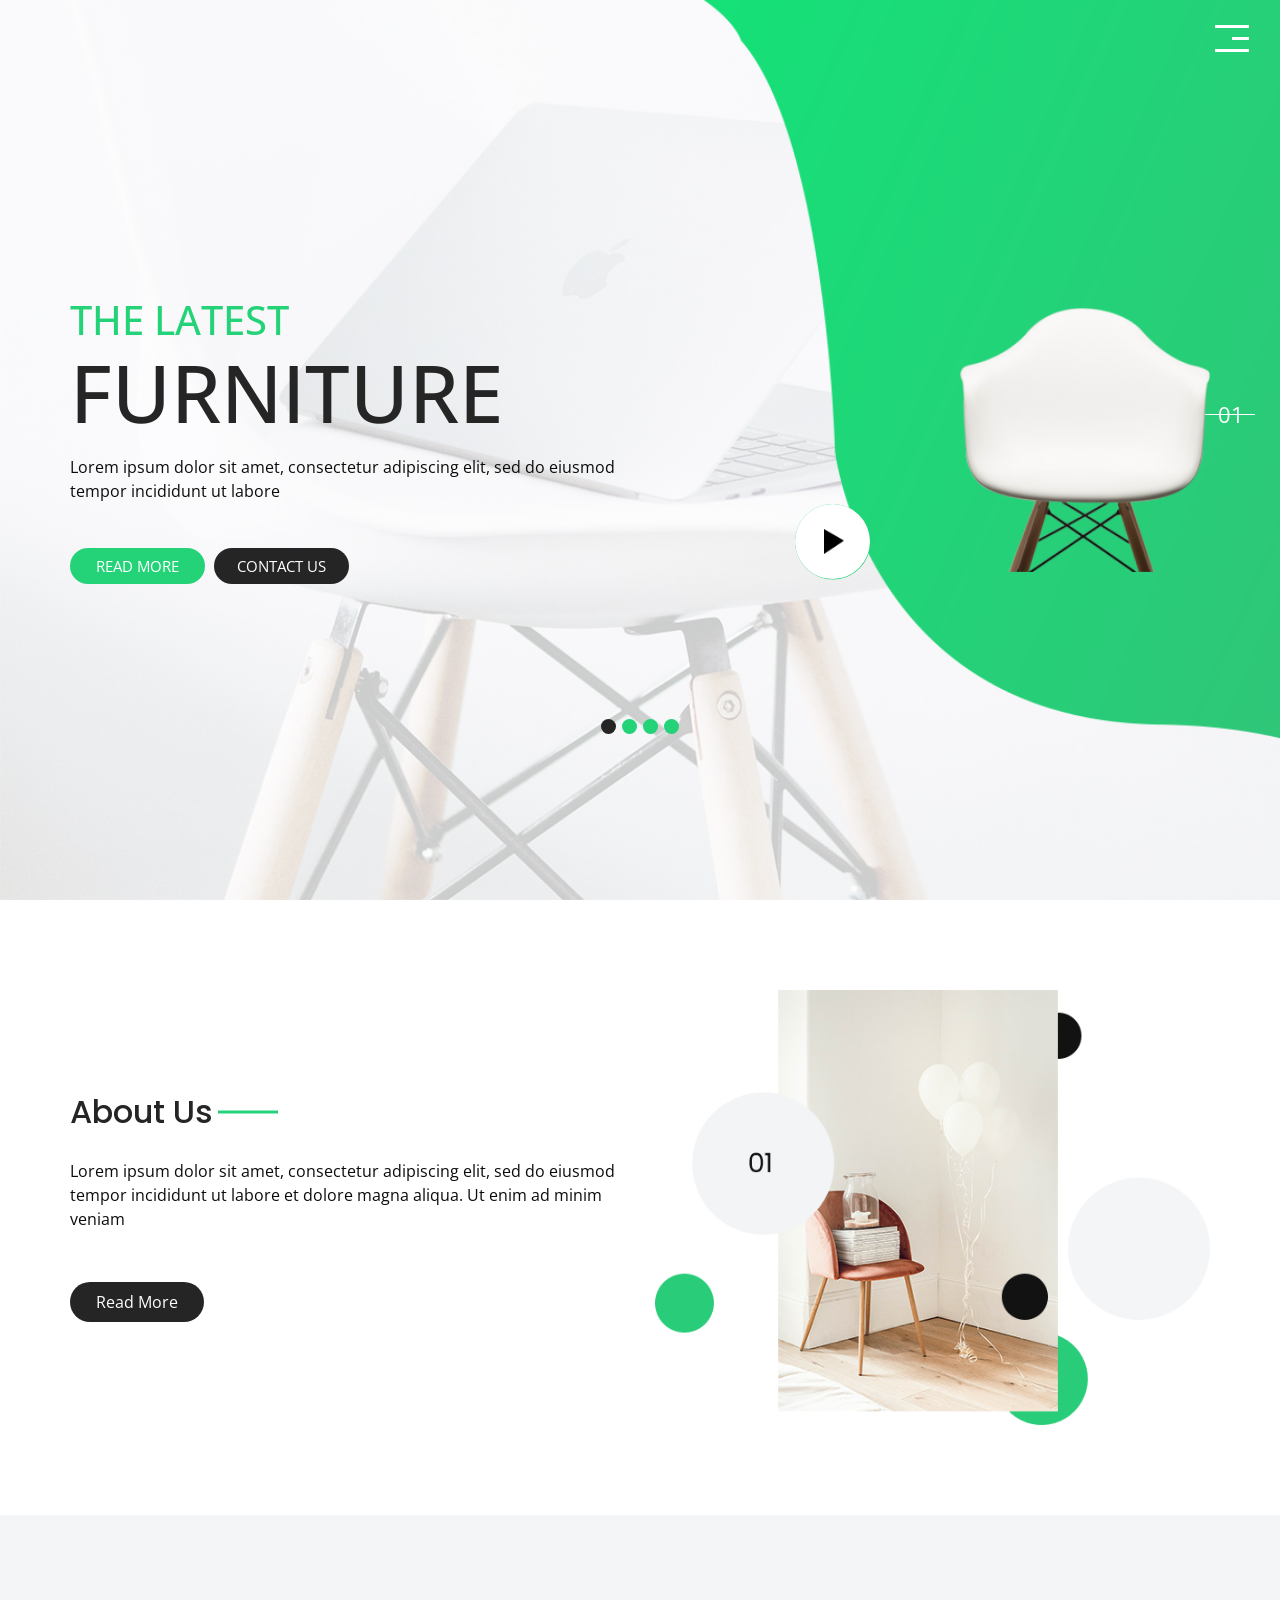
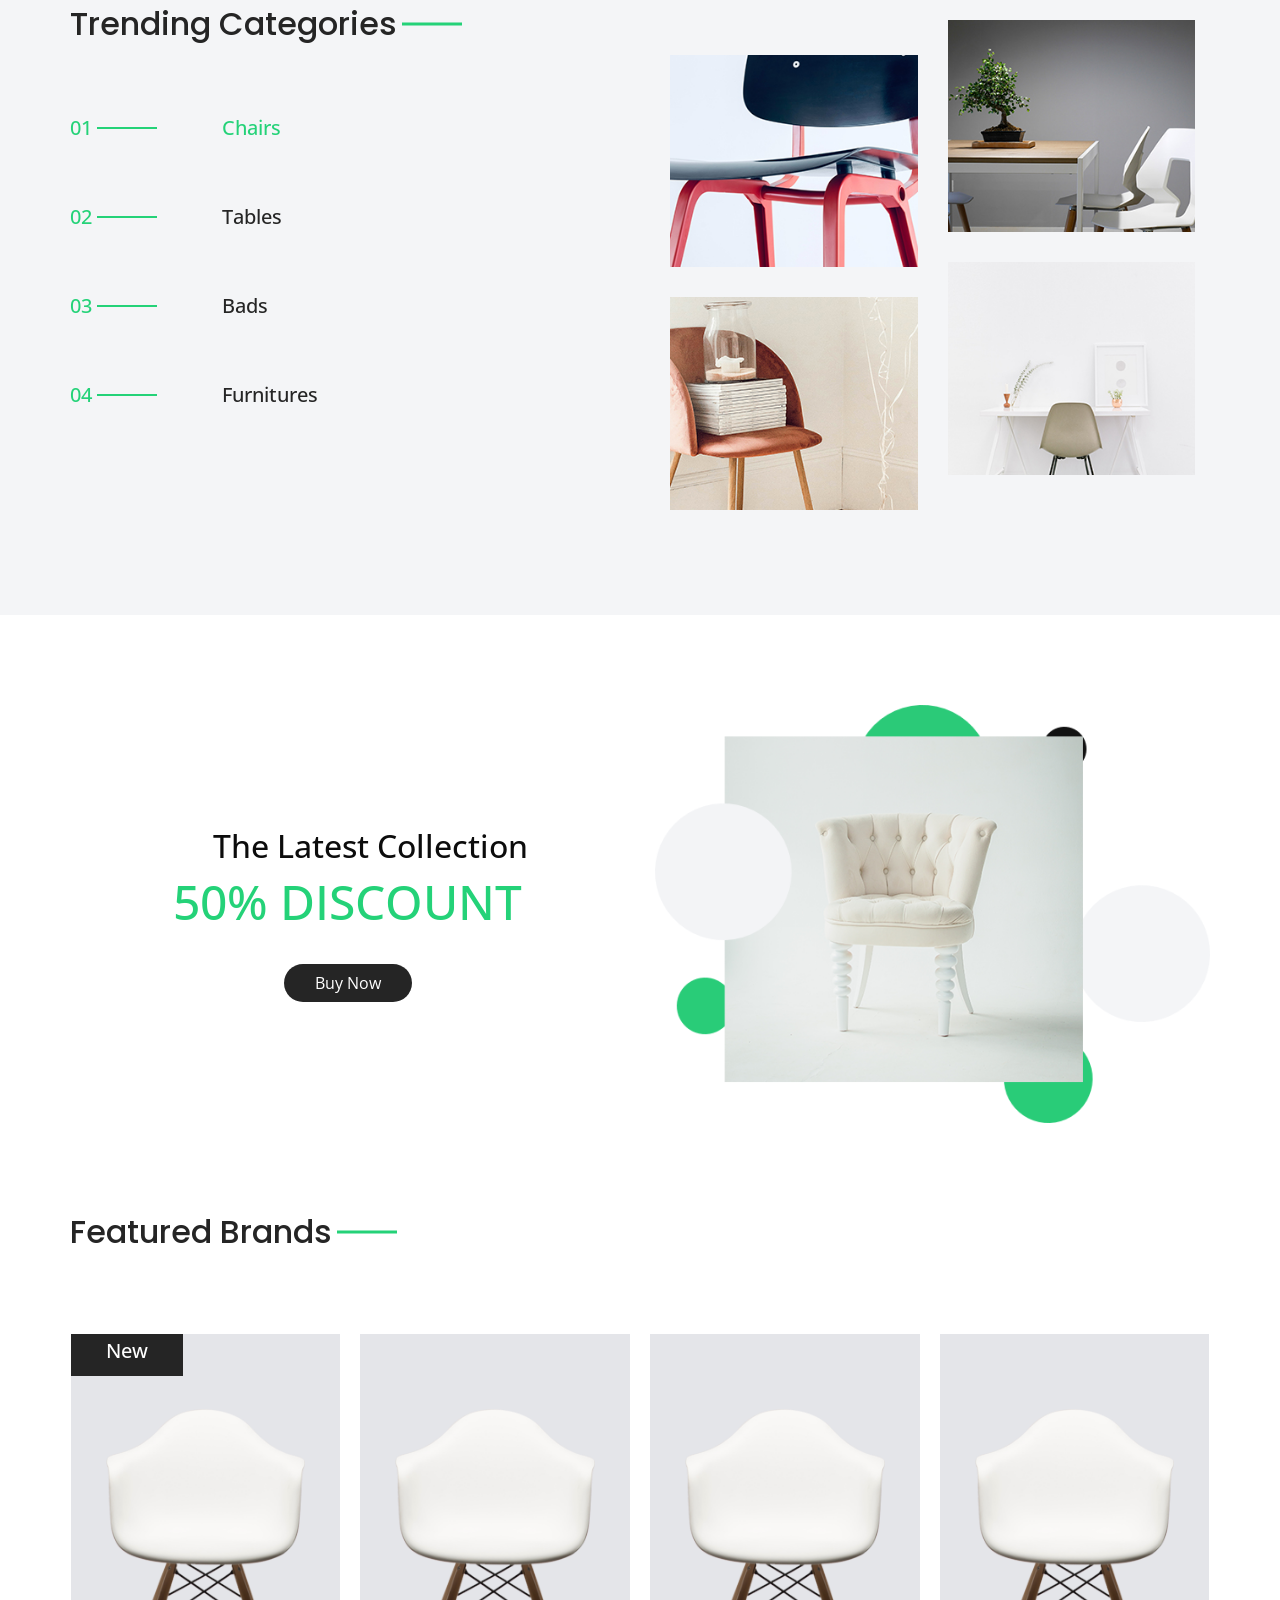
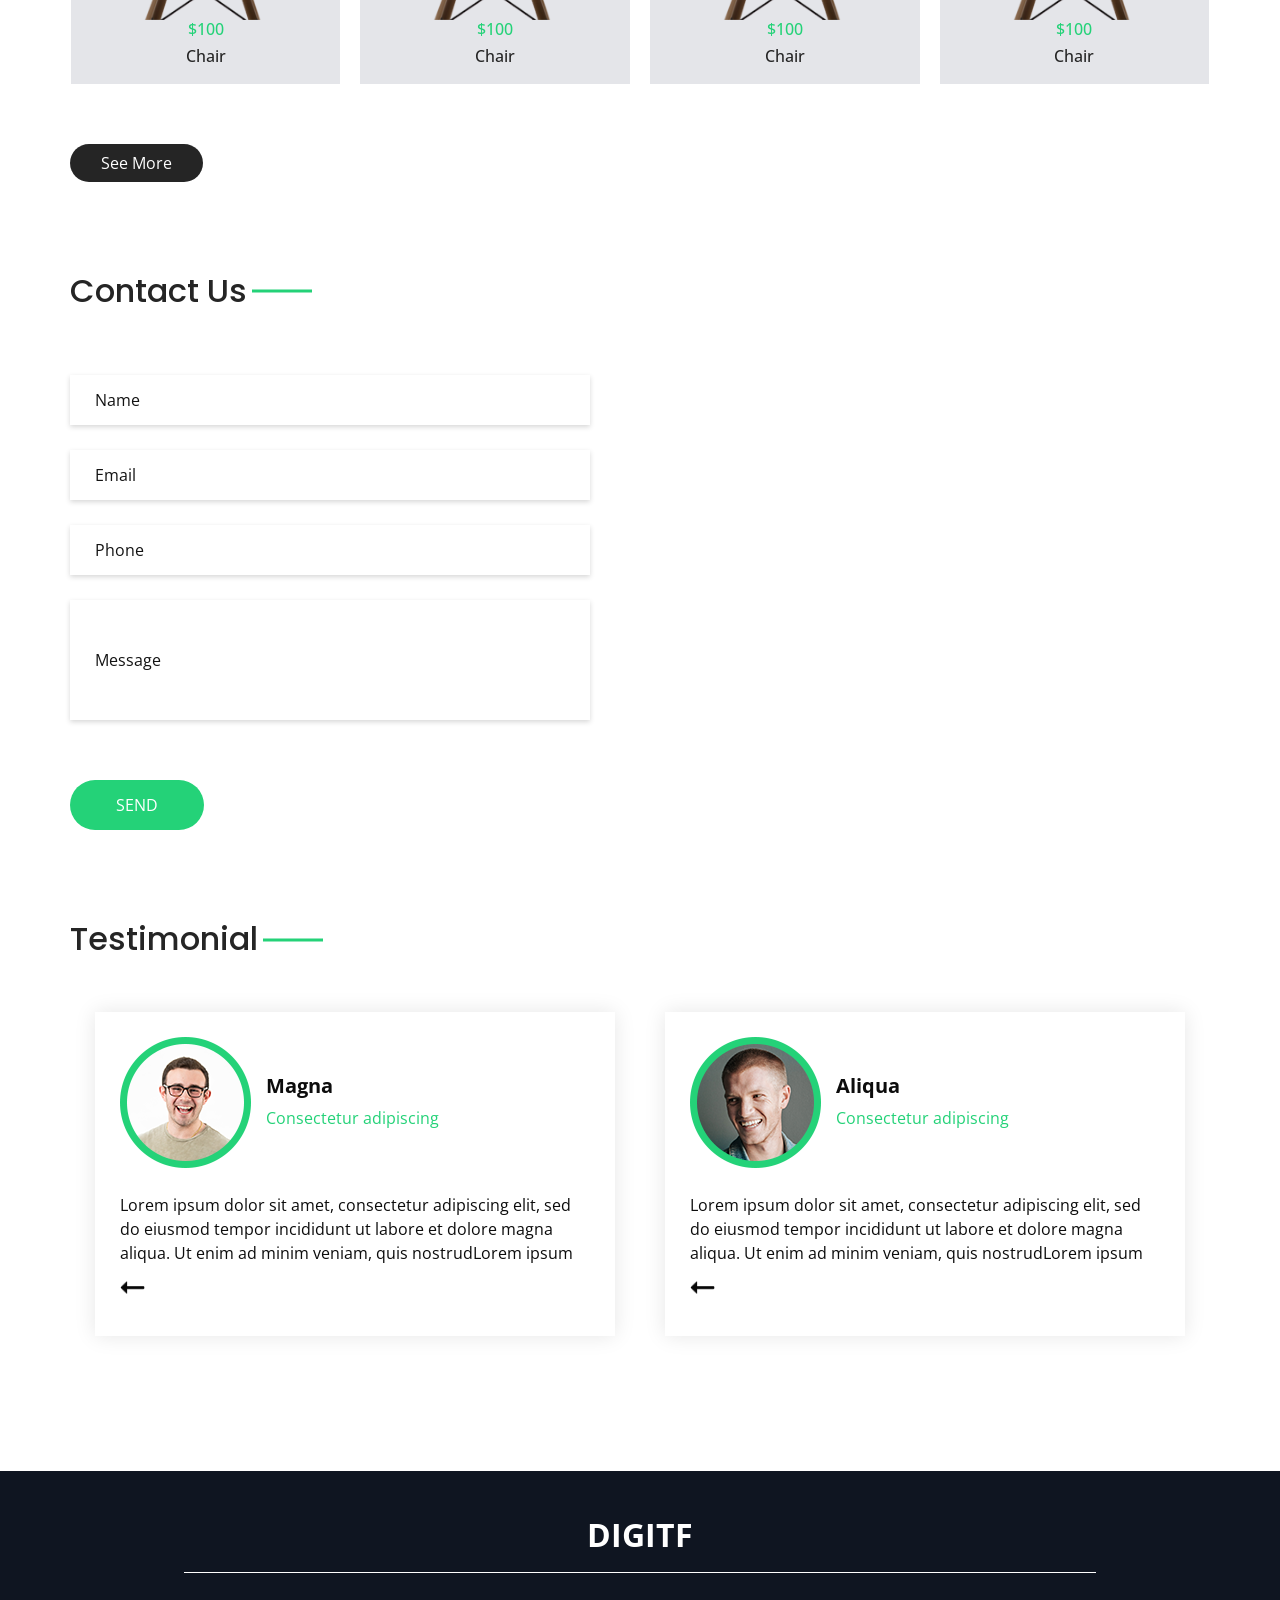
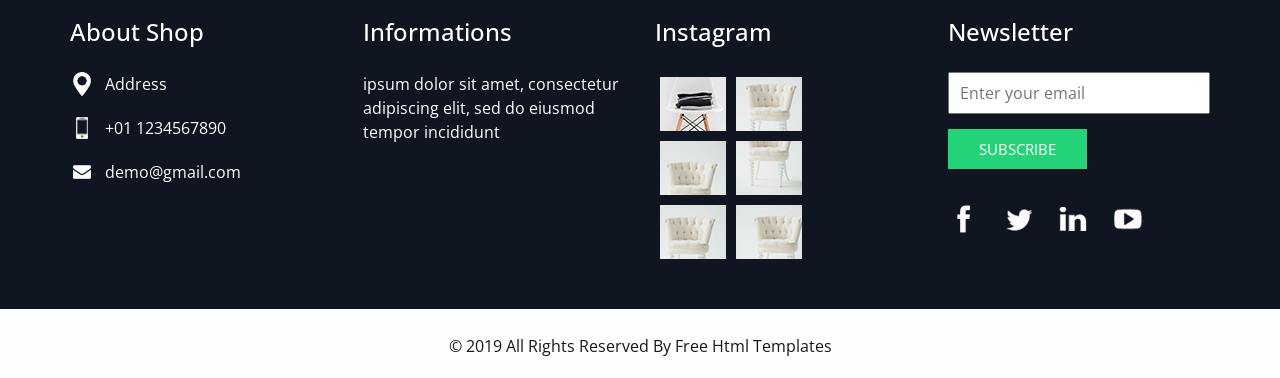
==== index.html @ 9dd4e1ab "Template from Free CSS" ====
<!DOCTYPE html>
<html>

<head>
  <!-- Basic -->
  <meta charset="utf-8" />
  <meta http-equiv="X-UA-Compatible" content="IE=edge" />
  <!-- Mobile Metas -->
  <meta name="viewport" content="width=device-width, initial-scale=1, shrink-to-fit=no" />
  <!-- Site Metas -->
  <meta name="keywords" content="" />
  <meta name="description" content="" />
  <meta name="author" content="" />

  <title>Digitf</title>

  <!-- slider stylesheet -->
  <link rel="stylesheet" type="text/css"
    href="https://cdnjs.cloudflare.com/ajax/libs/OwlCarousel2/2.1.3/assets/owl.carousel.min.css" />

  <!-- bootstrap core css -->
  <link rel="stylesheet" type="text/css" href="css/bootstrap.css" />

  <!-- fonts style -->
  <link href="https://fonts.googleapis.com/css?family=Open+Sans:400,700|Poppins:400,700&display=swap" rel="stylesheet">
  <!-- Custom styles for this template -->
  <link href="css/style.css" rel="stylesheet" />
  <!-- responsive style -->
  <link href="css/responsive.css" rel="stylesheet" />
</head>

<body>
  <div class="hero_area">
    <!-- header section strats -->
    <header class="header_section">
      <div class="container-fluid">
        <nav class="navbar navbar-expand-lg custom_nav-container">
          <a class="navbar-brand" href="index.html">
            <img src="images/logo.png" alt="" />
          </a>
          <button class="navbar-toggler" type="button" data-toggle="collapse" data-target="#navbarSupportedContent"
            aria-controls="navbarSupportedContent" aria-expanded="false" aria-label="Toggle navigation">
            <span class="navbar-toggler-icon"></span>
          </button>

          <div class="collapse navbar-collapse" id="navbarSupportedContent">
            <ul class="navbar-nav  ">
              <li class="nav-item active">
                <a class="nav-link" href="index.html">Home <span class="sr-only">(current)</span></a>
              </li>
              <li class="nav-item">
                <a class="nav-link" href="about.html"> About</a>
              </li>
              <li class="nav-item">
                <a class="nav-link" href="shop.html">Shop </a>
              </li>
              <li class="nav-item">
                <a class="nav-link" href="furniture.html"> Furniture </a>
              </li>
              <li class="nav-item">
                <a class="nav-link" href="contact.html">Contact us</a>
              </li>
            </ul>
            <div class="user_option">
              <a href="">
                <img src="images/user.png" alt="">
                <span>
                  Login
                </span>
              </a>
              <form class="form-inline my-2 my-lg-0 ml-0 ml-lg-4 mb-3 mb-lg-0">
                <button class="btn  my-2 my-sm-0 nav_search-btn" type="submit"></button>
              </form>
            </div>
          </div>
          <div>
            <div class="custom_menu-btn ">
              <button>
                <span class=" s-1">

                </span>
                <span class="s-2">

                </span>
                <span class="s-3">

                </span>
              </button>
            </div>
          </div>

        </nav>
      </div>
    </header>
    <!-- end header section -->
    <!-- slider section -->
    <section class="slider_section ">
      <div class="play_btn">
        <a href="">
          <img src="images/play.png" alt="">
        </a>
      </div>
      <div class="number_box">
        <div>
          <ol class="carousel-indicators indicator-2">
            <li data-target="#carouselExampleIndicators" data-slide-to="0" class="active">01</li>
            <li data-target="#carouselExampleIndicators" data-slide-to="1">02</li>
            <li data-target="#carouselExampleIndicators" data-slide-to="2">03</li>
            <li data-target="#carouselExampleIndicators" data-slide-to="3">04</li>
          </ol>
        </div>
      </div>
      <div class="container">
        <div id="carouselExampleIndicators" class="carousel slide" data-ride="carousel">
          <ol class="carousel-indicators">
            <li data-target="#carouselExampleIndicators" data-slide-to="0" class="active"></li>
            <li data-target="#carouselExampleIndicators" data-slide-to="1"></li>
            <li data-target="#carouselExampleIndicators" data-slide-to="2"></li>
            <li data-target="#carouselExampleIndicators" data-slide-to="3"></li>
          </ol>
          <div class="carousel-inner">
            <div class="carousel-item active">
              <div class="row">
                <div class="col-md-6">
                  <div class="detail-box">
                    <h1>
                      The Latest
                      <span>
                        Furniture
                      </span>
                    </h1>
                    <p>
                      Lorem ipsum dolor sit amet, consectetur adipiscing elit, sed
                      do eiusmod tempor incididunt ut labore
                    </p>
                    <div class="btn-box">
                      <a href="" class="btn-1">
                        Read More
                      </a>
                      <a href="" class="btn-2">
                        Contact us
                      </a>
                    </div>
                  </div>
                </div>
                <div class="col-md-6 img-container">
                  <div class="img-box">
                    <img src="images/slider-img.png" alt="">
                  </div>
                </div>
              </div>
            </div>
            <div class="carousel-item ">
              <div class="row">
                <div class="col-md-6">
                  <div class="detail-box">
                    <h1>
                      The Latest
                      <span>
                        Furniture
                      </span>
                    </h1>
                    <p>
                      Lorem ipsum dolor sit amet, consectetur adipiscing elit, sed
                      do eiusmod tempor incididunt ut labore
                    </p>
                    <div class="btn-box">
                      <a href="" class="btn-1">
                        Read More
                      </a>
                      <a href="" class="btn-2">
                        Contact us
                      </a>
                    </div>
                  </div>
                </div>
                <div class="col-md-6 img-container">
                  <div class="img-box">
                    <img src="images/slider-img.png" alt="">
                  </div>
                </div>
              </div>
            </div>
            <div class="carousel-item ">
              <div class="row">
                <div class="col-md-6">
                  <div class="detail-box">
                    <h1>
                      The Latest
                      <span>
                        Furniture
                      </span>
                    </h1>
                    <p>
                      Lorem ipsum dolor sit amet, consectetur adipiscing elit, sed
                      do eiusmod tempor incididunt ut labore
                    </p>
                    <div class="btn-box">
                      <a href="" class="btn-1">
                        Read More
                      </a>
                      <a href="" class="btn-2">
                        Contact us
                      </a>
                    </div>
                  </div>
                </div>
                <div class="col-md-6 img-container">
                  <div class="img-box">
                    <img src="images/slider-img.png" alt="">
                  </div>
                </div>
              </div>
            </div>
            <div class="carousel-item ">
              <div class="row">
                <div class="col-md-6">
                  <div class="detail-box">
                    <h1>
                      The Latest
                      <span>
                        Furniture
                      </span>
                    </h1>
                    <p>
                      Lorem ipsum dolor sit amet, consectetur adipiscing elit, sed
                      do eiusmod tempor incididunt ut labore
                    </p>
                    <div class="btn-box">
                      <a href="" class="btn-1">
                        Read More
                      </a>
                      <a href="" class="btn-2">
                        Contact us
                      </a>
                    </div>
                  </div>
                </div>
                <div class="col-md-6 img-container">
                  <div class="img-box">
                    <img src="images/slider-img.png" alt="">
                  </div>
                </div>
              </div>
            </div>
          </div>
        </div>
      </div>
    </section>
    <!-- end slider section -->
  </div>


  <!-- about section -->

  <section class="about_section layout_padding">
    <div class="container">
      <div class="row">
        <div class="col-md-6">
          <div class="detail-box">
            <div class="heading_container">
              <h2>
                About Us
              </h2>

            </div>
            <p>
              Lorem ipsum dolor sit amet, consectetur adipiscing elit, sed do eiusmod tempor incididunt ut labore et
              dolore magna aliqua. Ut enim ad minim veniam
            </p>
            <a href="">
              Read More
            </a>
          </div>
        </div>
        <div class="col-md-6">
          <div class="img-box">
            <img src="images/about-img.png" alt="">
          </div>
        </div>
      </div>
    </div>
  </section>

  <!-- end about section -->

  <!-- trending section -->

  <section class="trending_section layout_padding">
    <div id="accordion">
      <div class="container">
        <div class="row">
          <div class="col-md-6">
            <div class="detail-box">
              <div class="heading_container">
                <h2>
                  Trending Categories
                </h2>
              </div>
              <div class="tab_container">
                <div class="t-link-box" data-toggle="collapse" data-target="#collapseOne" aria-expanded="true"
                  aria-controls="collapseOne">
                  <div class="number">
                    <h5>
                      01
                    </h5>
                  </div>
                  <hr>
                  <div class="t-name">
                    <h5>
                      Chairs
                    </h5>
                  </div>
                </div>
                <div class="t-link-box collapsed" data-toggle="collapse" data-target="#collapseTwo"
                  aria-expanded="false" aria-controls="collapseTwo">
                  <div class="number">
                    <h5>
                      02
                    </h5>
                  </div>
                  <hr>
                  <div class="t-name">
                    <h5>
                      Tables
                    </h5>
                  </div>
                </div>
                <div class="t-link-box collapsed" data-toggle="collapse" data-target="#collapseThree"
                  aria-expanded="false" aria-controls="collapseThree">
                  <div class="number">
                    <h5>
                      03
                    </h5>
                  </div>
                  <hr>
                  <div class="t-name">
                    <h5>
                      Bads
                    </h5>
                  </div>
                </div>
                <div class="t-link-box collapsed" data-toggle="collapse" data-target="#collapseFour"
                  aria-expanded="false" aria-controls="collapseFour">
                  <div class="number">
                    <h5>
                      04
                    </h5>
                  </div>
                  <hr>
                  <div class="t-name">
                    <h5>
                      Furnitures
                    </h5>
                  </div>
                </div>
              </div>
            </div>
          </div>
          <div class="col-md-6">
            <div class="collapse show" id="collapseOne" aria-labelledby="headingOne" data-parent="#accordion">
              <div class="img_container ">
                <div class="box b-1">
                  <div class="img-box">
                    <img src="images/t-1.jpg" alt="">
                  </div>
                  <div class="img-box">
                    <img src="images/t-2.jpg" alt="">
                  </div>
                </div>
                <div class="box b-2">
                  <div class="img-box">
                    <img src="images/t-3.jpg" alt="">
                  </div>
                  <div class="img-box">
                    <img src="images/t-4.jpg" alt="">
                  </div>
                </div>
              </div>
            </div>
            <div class="collapse" id="collapseTwo" aria-labelledby="headingTwo" data-parent="#accordion">
              <div class="img_container ">
                <div class="box b-1">
                  <div class="img-box">
                    <img src="images/t-3.jpg" alt="">
                  </div>
                  <div class="img-box">
                    <img src="images/t-4.jpg" alt="">
                  </div>
                </div>
                <div class="box b-2">

                  <div class="img-box">
                    <img src="images/t-1.jpg" alt="">
                  </div>
                  <div class="img-box">
                    <img src="images/t-2.jpg" alt="">
                  </div>
                </div>
              </div>
            </div>
            <div class="collapse" id="collapseThree" aria-labelledby="headingThree" data-parent="#accordion">
              <div class="img_container ">
                <div class="box b-1">
                  <div class="img-box">
                    <img src="images/t-4.jpg" alt="">
                  </div>
                  <div class="img-box">
                    <img src="images/t-1.jpg" alt="">
                  </div>
                </div>
                <div class="box b-2">
                  <div class="img-box">
                    <img src="images/t-3.jpg" alt="">
                  </div>
                  <div class="img-box">
                    <img src="images/t-2.jpg" alt="">
                  </div>
                </div>
              </div>
            </div>
            <div class="collapse" id="collapseFour" aria-labelledby="headingfour" data-parent="#accordion">
              <div class="img_container ">
                <div class="box b-1">
                  <div class="img-box">
                    <img src="images/t-1.jpg" alt="">
                  </div>

                  <div class="img-box">
                    <img src="images/t-4.jpg" alt="">
                  </div>
                </div>
                <div class="box b-2">
                  <div class="img-box">
                    <img src="images/t-3.jpg" alt="">
                  </div>
                  <div class="img-box">
                    <img src="images/t-2.jpg" alt="">
                  </div>
                </div>
              </div>
            </div>

          </div>
        </div>
      </div>
    </div>

  </section>

  <!-- end trending section -->

  <!-- discount section -->

  <section class="discount_section  layout_padding">
    <div class="container">
      <div class="row">
        <div class="col-md-6">
          <div class="detail-box">
            <h2>
              The Latest Collection
            </h2>
            <h2 class="main_heading">
              50% DISCOUNT
            </h2>

            <div class="">
              <a href="">
                Buy Now
              </a>
            </div>
          </div>
        </div>
        <div class="col-md-6">
          <div class="img-box">
            <img src="images/discount-img.png" alt="">
          </div>
        </div>
      </div>
    </div>
  </section>


  <!-- end discount section -->

  <!-- brand section -->

  <section class="brand_section">
    <div class="container">
      <div class="heading_container">
        <h2>
          Featured Brands
        </h2>
      </div>
      <div class="brand_container layout_padding2">
        <div class="box">
          <a href="">
            <div class="new">
              <h5>
                New
              </h5>
            </div>
            <div class="img-box">
              <img src="images/slider-img.png" alt="">
            </div>
            <div class="detail-box">
              <h6 class="price">
                $100
              </h6>
              <h6>
                Chair
              </h6>
            </div>
          </a>
        </div>
        <div class="box">
          <a href="">
            <div class="img-box">
              <img src="images/slider-img.png" alt="">
            </div>
            <div class="detail-box">
              <h6 class="price">
                $100
              </h6>
              <h6>
                Chair
              </h6>
            </div>
          </a>
        </div>
        <div class="box">
          <a href="">
            <div class="img-box">
              <img src="images/slider-img.png" alt="">
            </div>
            <div class="detail-box">
              <h6 class="price">
                $100
              </h6>
              <h6>
                Chair
              </h6>
            </div>
          </a>
        </div>
        <div class="box">
          <a href="">
            <div class="img-box">
              <img src="images/slider-img.png" alt="">
            </div>
            <div class="detail-box">
              <h6 class="price">
                $100
              </h6>
              <h6>
                Chair
              </h6>
            </div>
          </a>
        </div>
      </div>
      <a href="" class="brand-btn">
        See More
      </a>
    </div>
  </section>

  <!-- end brand section -->
  <!-- contact section -->

  <section class="contact_section layout_padding">
    <div class="container ">
      <div class="heading_container">
        <h2 class="">
          Contact Us
        </h2>
      </div>

    </div>
    <div class="container">
      <div class="row">
        <div class="col-md-6">
          <form action="">
            <div>
              <input type="text" placeholder="Name" />
            </div>
            <div>
              <input type="email" placeholder="Email" />
            </div>
            <div>
              <input type="text" placeholder="Phone" />
            </div>
            <div>
              <input type="text" class="message-box" placeholder="Message" />
            </div>
            <div class="d-flex ">
              <button>
                SEND
              </button>
            </div>
          </form>
        </div>
        <div class="col-md-6">
          <div class="map_container">
            <div class="map-responsive">
              <iframe
                src="https://www.google.com/maps/embed/v1/place?key=AIzaSyA0s1a7phLN0iaD6-UE7m4qP-z21pH0eSc&q=Eiffel+Tower+Paris+France"
                width="600" height="300" frameborder="0" style="border:0; width: 100%; height:100%"
                allowfullscreen></iframe>
            </div>
          </div>
        </div>
      </div>
    </div>
  </section>

  <!-- end contact section -->

  <!-- client section -->
  <section class="client_section layout_padding-bottom">
    <div class="container">
      <div class="heading_container">
        <h2>
          Testimonial
        </h2>
      </div>
    </div>

    <div class="container">
      <div class="client_container layout_padding2">
        <div class="client_box b-1">
          <div class="client-id">
            <div class="img-box">
              <img src="images/client-1.png" alt="" />
            </div>
            <div class="name">
              <h5>
                Magna
              </h5>
              <p>
                Consectetur adipiscing
              </p>
            </div>
          </div>
          <div class="detail">
            <p>
              Lorem ipsum dolor sit amet, consectetur adipiscing elit, sed do eiusmod tempor incididunt ut labore et
              dolore magna aliqua. Ut enim ad minim veniam, quis nostrudLorem ipsum
            </p>
            <div>
              <div class="arrow_img">
              </div>
            </div>
          </div>
        </div>
        <div class="client_box b-2">
          <div class="client-id">
            <div class="img-box">
              <img src="images/client-2.png" alt="" />
            </div>
            <div class="name">
              <h5>
                Aliqua
              </h5>
              <p>
                Consectetur adipiscing
              </p>

            </div>
          </div>
          <div class="detail">
            <p>
              Lorem ipsum dolor sit amet, consectetur adipiscing elit, sed do eiusmod tempor incididunt ut labore et
              dolore magna aliqua. Ut enim ad minim veniam, quis nostrudLorem ipsum
            </p>
            <div>
              <div class="arrow_img">
              </div>
            </div>
          </div>
        </div>
      </div>
    </div>
  </section>

  <!-- end client section -->

  <!-- info section -->
  <section class="info_section layout_padding2">
    <div class="container">
      <div class="info_logo">
        <h2>
          Digitf
        </h2>
      </div>
      <div class="row">

        <div class="col-md-3">
          <div class="info_contact">
            <h5>
              About Shop
            </h5>
            <div>
              <div class="img-box">
                <img src="images/location-white.png" width="18px" alt="">
              </div>
              <p>
                Address
              </p>
            </div>
            <div>
              <div class="img-box">
                <img src="images/telephone-white.png" width="12px" alt="">
              </div>
              <p>
                +01 1234567890
              </p>
            </div>
            <div>
              <div class="img-box">
                <img src="images/envelope-white.png" width="18px" alt="">
              </div>
              <p>
                demo@gmail.com
              </p>
            </div>
          </div>
        </div>
        <div class="col-md-3">
          <div class="info_info">
            <h5>
              Informations
            </h5>
            <p>
              ipsum dolor sit amet, consectetur adipiscing elit, sed do eiusmod tempor incididunt
            </p>
          </div>
        </div>

        <div class="col-md-3">
          <div class="info_insta">
            <h5>
              Instagram
            </h5>
            <div class="insta_container">
              <div>
                <a href="">
                  <div class="insta-box b-1">
                    <img src="images/i-1.jpg" alt="">
                  </div>
                </a>
                <a href="">
                  <div class="insta-box b-2">
                    <img src="images/i-2.jpg" alt="">
                  </div>
                </a>
              </div>

              <div>
                <a href="">
                  <div class="insta-box b-3">
                    <img src="images/i-3.jpg" alt="">
                  </div>
                </a>
                <a href="">
                  <div class="insta-box b-4">
                    <img src="images/i-4.jpg" alt="">
                  </div>
                </a>
              </div>
              <div>
                <a href="">
                  <div class="insta-box b-3">
                    <img src="images/i-5.jpg" alt="">
                  </div>
                </a>
                <a href="">
                  <div class="insta-box b-4">
                    <img src="images/i-6.jpg" alt="">
                  </div>
                </a>
              </div>
            </div>
          </div>
        </div>
        <div class="col-md-3">
          <div class="info_form ">
            <h5>
              Newsletter
            </h5>
            <form action="">
              <input type="email" placeholder="Enter your email">
              <button>
                Subscribe
              </button>
            </form>
            <div class="social_box">
              <a href="">
                <img src="images/fb.png" alt="">
              </a>
              <a href="">
                <img src="images/twitter.png" alt="">
              </a>
              <a href="">
                <img src="images/linkedin.png" alt="">
              </a>
              <a href="">
                <img src="images/youtube.png" alt="">
              </a>
            </div>
          </div>
        </div>
      </div>
    </div>
  </section>

  <!-- end info_section -->


  <!-- footer section -->
  <section class="container-fluid footer_section ">
    <div class="container">
      <p>
        &copy; 2019 All Rights Reserved By
        <a href="https://html.design/">Free Html Templates</a>
      </p>
    </div>
  </section>
  <!-- end  footer section -->


  <script type="text/javascript" src="js/jquery-3.4.1.min.js"></script>
  <script type="text/javascript" src="js/bootstrap.js"></script>
  <script type="text/javascript" src="https://cdnjs.cloudflare.com/ajax/libs/OwlCarousel2/2.2.1/owl.carousel.min.js">
  </script>
  <script type="text/javascript">
    $(".owl-carousel").owlCarousel({
      loop: true,
      margin: 10,
      nav: true,
      navText: [],
      autoplay: true,
      autoplayHoverPause: true,
      responsive: {
        0: {
          items: 1
        },
        420: {
          items: 2
        },
        1000: {
          items: 5
        }
      }

    });
  </script>
  <script>
    var nav = $("#navbarSupportedContent");
    var btn = $(".custom_menu-btn");
    btn.click
    btn.click(function (e) {

      e.preventDefault();
      nav.toggleClass("lg_nav-toggle");
      document.querySelector(".custom_menu-btn").classList.toggle("menu_btn-style")
    });
  </script>
  <script>
    $('.carousel').on('slid.bs.carousel', function () {
      $(".indicator-2 li").removeClass("active");
      indicators = $(".carousel-indicators li.active").data("slide-to");
      a = $(".indicator-2").find("[data-slide-to='" + indicators + "']").addClass("active");
      console.log(indicators);

    })
  </script>

</body>
</body>

</html>
---- css/style.css ----
body {
  font-family: 'Open Sans', sans-serif;
  color: #0c0c0c;
  background-color: #ffffff;
}

.layout_padding {
  padding-top: 90px;
  padding-bottom: 90px;
}

.layout_padding2 {
  padding: 45px 0;
}

.layout_padding2-top {
  padding-top: 45px;
  padding-bottom: 45px;
}

.layout_padding2-bottom {
  padding-bottom: 45px;
}

.layout_padding-top {
  padding-top: 90px;
}

.layout_padding-bottom {
  padding-bottom: 90px;
}

.heading_container {
  display: -webkit-box;
  display: -ms-flexbox;
  display: flex;
}

.heading_container h2 {
  color: #252525;
  position: relative;
  font-family: 'Poppins', sans-serif;
}

.heading_container h2::before {
  content: "";
  width: 60px;
  height: 3px;
  position: absolute;
  top: 50%;
  right: -5px;
  background-color: #24d278;
  -webkit-transform: translate(100%, -50%);
          transform: translate(100%, -50%);
}

/*header section*/
.hero_area {
  height: 100vh;
  background-image: url(../images/hero-bg.jpg);
  background-size: cover;
  position: relative;
  background-repeat: no-repeat;
  overflow: hidden;
}

.hero_area::after {
  content: "";
  position: absolute;
  bottom: 0;
  right: 0;
  width: 45%;
  height: 100%;
  background-image: url(../images/hero-side-bg.png);
  background-size: cover;
}

.sub_page .hero_area {
  height: auto;
  background-size: auto;
}

.hero_area.sub_pages {
  height: auto;
}

.header_section {
  overflow-x: hidden;
}

.header_section .container-fluid {
  padding-right: 25px;
  padding-left: 25px;
}

.header_section .nav_container {
  margin: 0 auto;
}

.header_section .user_option {
  display: -webkit-box;
  display: -ms-flexbox;
  display: flex;
  -webkit-box-align: center;
      -ms-flex-align: center;
          align-items: center;
}

.header_section .user_option a {
  display: -webkit-box;
  display: -ms-flexbox;
  display: flex;
  color: #ffffff;
  -webkit-box-align: center;
      -ms-flex-align: center;
          align-items: center;
}

.header_section .user_option a img {
  min-width: 20px;
  height: 20px;
  margin-right: 5px;
}

.custom_nav-container.navbar-expand-lg .navbar-nav .nav-item .nav-link {
  padding: 10px 15px;
  color: #060606;
  text-align: center;
  text-transform: uppercase;
}

.custom_nav-container.navbar-expand-lg .navbar-nav .nav-item.active .nav-link, .custom_nav-container.navbar-expand-lg .navbar-nav .nav-item:hover .nav-link {
  color: #24d278;
}

a,
a:hover,
a:focus {
  text-decoration: none;
}

a:hover,
a:focus {
  color: initial;
}

.btn,
.btn:focus {
  outline: none !important;
  -webkit-box-shadow: none;
          box-shadow: none;
}

.custom_nav-container .nav_search-btn {
  background-image: url(../images/search-icon.png);
  background-size: 17px;
  background-repeat: no-repeat;
  background-position-y: 7px;
  width: 35px;
  height: 35px;
  padding: 0;
  border: none;
}

.custom_nav-container form {
  padding-top: 7px;
}

.navbar-brand {
  margin-right: 5%;
  display: -webkit-box;
  display: -ms-flexbox;
  display: flex;
  -webkit-box-align: center;
      -ms-flex-align: center;
          align-items: center;
}

.navbar-brand img {
  width: 70px;
}

.custom_nav-container {
  z-index: 99999;
  padding: 0;
  height: 70px;
}

.custom_nav-container .navbar-toggler {
  outline: none;
}

.custom_nav-container .navbar-toggler .navbar-toggler-icon {
  background-image: url(../images/menu.png);
  background-size: 50px;
  width: 30px;
  height: 30px;
}

.lg_toggl-btn {
  background-color: transparent;
  border: none;
  outline: none;
  width: 56px;
  height: 40px;
  cursor: pointer;
}

.lg_toggl-btn:focus {
  outline: none;
}

.login_btn-container {
  padding-top: 30px;
}

.login_btn-container a {
  color: #24d278;
  text-transform: uppercase;
}

/*end header section*/
/* slider section */
.slider_section {
  height: calc(90% - 70px);
  display: -webkit-box;
  display: -ms-flexbox;
  display: flex;
  -webkit-box-align: center;
      -ms-flex-align: center;
          align-items: center;
}

.slider_section .container {
  position: relative;
  z-index: 2;
}

.slider_section .number_box {
  width: 50px;
  position: absolute;
  right: 25px;
  top: 46%;
  display: -webkit-box;
  display: -ms-flexbox;
  display: flex;
  -webkit-box-orient: vertical;
  -webkit-box-direction: normal;
      -ms-flex-direction: column;
          flex-direction: column;
  -webkit-box-align: center;
      -ms-flex-align: center;
          align-items: center;
  color: #ffffff;
  -webkit-transform: translateY(-50%);
          transform: translateY(-50%);
  z-index: 2;
  font-size: 22px;
}

.slider_section .number_box::before {
  content: "";
  width: 50px;
  height: 1px;
  background-color: #ffffff;
  position: absolute;
  top: 50%;
  left: 50%;
  -webkit-transform: translate(-50%, -50%);
          transform: translate(-50%, -50%);
}

.slider_section .row {
  -webkit-box-align: center;
      -ms-flex-align: center;
          align-items: center;
}

.slider_section .detail-box h1 {
  color: #24d278;
  text-transform: uppercase;
}

.slider_section .detail-box h1 span {
  font-size: 5rem;
  color: #252525;
}

.slider_section .detail-box p {
  margin-top: 15px;
}

.slider_section .detail-box .btn-box {
  margin-top: 45px;
}

.slider_section .detail-box .btn-box a {
  text-transform: uppercase;
  text-align: center;
  width: 135px;
  font-size: 15px;
}

.slider_section .detail-box .btn-box .btn-1 {
  display: inline-block;
  padding: 6px 0;
  background-color: #24d278;
  color: #ffffff;
  -webkit-transition: all 0.3s;
  transition: all 0.3s;
  border: 1px solid transparent;
  border-radius: 20px;
  margin-right: 5px;
}

.slider_section .detail-box .btn-box .btn-1:hover {
  background-color: transparent;
  border-color: #24d278;
  color: #24d278;
}

.slider_section .detail-box .btn-box .btn-2 {
  display: inline-block;
  padding: 6px 0;
  background-color: #252525;
  color: #ffffff;
  -webkit-transition: all 0.3s;
  transition: all 0.3s;
  border: 1px solid transparent;
  border-radius: 20px;
}

.slider_section .detail-box .btn-box .btn-2:hover {
  background-color: transparent;
  border-color: #252525;
  color: #252525;
}

.slider_section .img-container {
  position: relative;
  display: -webkit-box;
  display: -ms-flexbox;
  display: flex;
  -webkit-box-pack: end;
      -ms-flex-pack: end;
          justify-content: flex-end;
}

.slider_section .img-container .img-box {
  width: 250px;
}

.slider_section .img-container .img-box img {
  width: 100%;
}

.slider_section .play_btn {
  background-color: #24d278;
  display: -webkit-box;
  display: -ms-flexbox;
  display: flex;
  -webkit-box-align: center;
      -ms-flex-align: center;
          align-items: center;
  -webkit-box-pack: center;
      -ms-flex-pack: center;
          justify-content: center;
  border-radius: 100%;
  width: 75px;
  height: 75px;
  position: absolute;
  z-index: 3;
  top: 56%;
  right: 32%;
}

.slider_section .play_btn a {
  background-color: #ffffff;
  display: -webkit-box;
  display: -ms-flexbox;
  display: flex;
  -webkit-box-align: center;
      -ms-flex-align: center;
          align-items: center;
  -webkit-box-pack: center;
      -ms-flex-pack: center;
          justify-content: center;
  border-radius: 100%;
  width: 75px;
  height: 75px;
  position: relative;
  z-index: 5;
}

.slider_section .play_btn img {
  width: 20px;
  margin-left: 3px;
}

.slider_section .play_btn::before {
  content: "";
  width: 100%;
  height: 100%;
  position: absolute;
  top: 50%;
  left: 50%;
  background-color: #24d278;
  opacity: 1;
  border-radius: 100%;
  -webkit-transform: translate(-50%, -50%);
          transform: translate(-50%, -50%);
}

.slider_section .play_btn::before {
  z-index: 2;
  -webkit-animation: before-animation 1500ms infinite;
          animation: before-animation 1500ms infinite;
}

@-webkit-keyframes before-animation {
  0% {
    -webkit-transform: translateX(-50%) translateY(-50%) translateZ(0) scale(1);
            transform: translateX(-50%) translateY(-50%) translateZ(0) scale(1);
    opacity: 1;
  }
  100% {
    -webkit-transform: translateX(-50%) translateY(-50%) translateZ(0) scale(1.5);
            transform: translateX(-50%) translateY(-50%) translateZ(0) scale(1.5);
    opacity: 1;
  }
}

@keyframes before-animation {
  0% {
    -webkit-transform: translateX(-50%) translateY(-50%) translateZ(0) scale(1);
            transform: translateX(-50%) translateY(-50%) translateZ(0) scale(1);
    opacity: 1;
  }
  100% {
    -webkit-transform: translateX(-50%) translateY(-50%) translateZ(0) scale(1.5);
            transform: translateX(-50%) translateY(-50%) translateZ(0) scale(1.5);
    opacity: 1;
  }
}

.slider_section .carousel-indicators {
  margin: 0;
  -webkit-box-align: center;
      -ms-flex-align: center;
          align-items: center;
  -webkit-box-pack: center;
      -ms-flex-pack: center;
          justify-content: center;
  bottom: -150px;
}

.slider_section .carousel-indicators li {
  width: 15px;
  height: 15px;
  border-radius: 100%;
  background-color: #24d278;
  opacity: 1;
  border: none;
  background-clip: unset;
}

.slider_section .carousel-indicators li.active {
  background-color: #252525;
}

.slider_section ol.carousel-indicators.indicator-2 {
  position: unset;
}

.slider_section ol.carousel-indicators.indicator-2 li {
  width: 25px;
  height: 25px;
  text-indent: 0px;
  text-align: center;
  line-height: 25px;
  color: #ffffff;
  margin: 0;
  background-color: transparent;
  opacity: 1;
  border: none;
  display: none;
}

.slider_section ol.carousel-indicators.indicator-2 li.active {
  display: block;
}

.about_section .row {
  -webkit-box-align: center;
      -ms-flex-align: center;
          align-items: center;
}

.about_section .detail-box p {
  margin-top: 20px;
}

.about_section .detail-box a {
  display: inline-block;
  padding: 7px 25px;
  background-color: #252525;
  color: #ffffff;
  -webkit-transition: all 0.3s;
  transition: all 0.3s;
  border: 1px solid transparent;
  border-radius: 20px;
  margin-top: 35px;
}

.about_section .detail-box a:hover {
  background-color: transparent;
  border-color: #252525;
  color: #252525;
}

.about_section .img-box img {
  width: 100%;
}

.trending_section {
  background-color: #f4f5f7;
}

.trending_section .tab_container .t-link-box {
  margin: 65px 0;
  color: #24d278;
  display: -webkit-box;
  display: -ms-flexbox;
  display: flex;
  -webkit-box-align: center;
      -ms-flex-align: center;
          align-items: center;
  -webkit-box-pack: start;
      -ms-flex-pack: start;
          justify-content: flex-start;
}

.trending_section .tab_container .t-link-box h5 {
  margin: 0;
}

.trending_section .tab_container .t-link-box hr {
  background-color: #24d278;
  width: 60px;
  height: 1.5px;
  border: none;
  margin: 0 65px 0 5px;
}

.trending_section .tab_container .t-link-box .t-name {
  color: #252525;
}

.trending_section .tab_container .t-link-box:hover {
  cursor: pointer;
}

.trending_section .tab_container .t-link-box[aria-expanded="true"] .t-name {
  color: #24d278;
}

.trending_section .img_container {
  display: -webkit-box;
  display: -ms-flexbox;
  display: flex;
}

.trending_section .img_container .box {
  display: -webkit-box;
  display: -ms-flexbox;
  display: flex;
  -webkit-box-orient: vertical;
  -webkit-box-direction: normal;
      -ms-flex-direction: column;
          flex-direction: column;
}

.trending_section .img_container .box .img-box {
  margin: 15px;
}

.trending_section .img_container .box .img-box img {
  width: 100%;
}

.trending_section .img_container .box.b-1 {
  padding-top: 35px;
}

.discount_section .row {
  -webkit-box-align: center;
      -ms-flex-align: center;
          align-items: center;
}

.discount_section .detail-box {
  display: -webkit-box;
  display: -ms-flexbox;
  display: flex;
  -webkit-box-orient: vertical;
  -webkit-box-direction: normal;
      -ms-flex-direction: column;
          flex-direction: column;
  -webkit-box-align: center;
      -ms-flex-align: center;
          align-items: center;
}

.discount_section .detail-box h2 {
  padding-left: 45px;
}

.discount_section .detail-box h2.main_heading {
  font-size: 3rem;
  padding: 0;
  color: #24d278;
  text-transform: uppercase;
}

.discount_section .detail-box a {
  display: inline-block;
  padding: 6px 30px;
  background-color: #252525;
  color: #ffffff;
  -webkit-transition: all 0.3s;
  transition: all 0.3s;
  border: 1px solid transparent;
  border-radius: 20px;
  margin-top: 25px;
}

.discount_section .detail-box a:hover {
  background-color: transparent;
  border-color: #252525;
  color: #252525;
}

.discount_section .img-box img {
  width: 100%;
}

.brand_section .brand_container {
  display: -webkit-box;
  display: -ms-flexbox;
  display: flex;
  -webkit-box-pack: center;
      -ms-flex-pack: center;
          justify-content: center;
  -ms-flex-wrap: wrap;
      flex-wrap: wrap;
  margin: 0 -10px;
}

.brand_section .brand_container .box {
  position: relative;
  text-align: center;
  background-color: #e4e5e9;
  padding: 75px 35px 10px 35px;
  margin: 30px 10px 0 10px;
  min-width: 225px;
  -webkit-box-flex: 0;
      -ms-flex: 0 0 23.24670%;
          flex: 0 0 23.24670%;
}

.brand_section .brand_container .box h6 {
  color: #252525;
}

.brand_section .brand_container .box h6.price {
  color: #24d278;
}

.brand_section .brand_container .box .new {
  position: absolute;
  top: 0;
  left: 0;
  padding: 5px 35px;
  background-color: #252525;
  color: #ffffff;
}

.brand_section .brand_container .box .new h6 {
  margin: 0;
}

.brand_section .brand_container .box .img-box img {
  width: 100%;
}

.brand_section .brand_container .box:hover {
  background-color: #24d278;
}

.brand_section .brand_container .box:hover h6.price {
  color: #252525;
}

.brand_section .brand-btn {
  display: inline-block;
  padding: 6px 30px;
  background-color: #252525;
  color: #ffffff;
  -webkit-transition: all 0.3s;
  transition: all 0.3s;
  border: 1px solid transparent;
  border-radius: 20px;
  margin-top: 15px;
}

.brand_section .brand-btn:hover {
  background-color: transparent;
  border-color: #252525;
  color: #252525;
}

.contact_section {
  position: relative;
}

.contact_section .design-box {
  position: absolute;
  bottom: 50%;
  -webkit-transform: translateY(50%);
          transform: translateY(50%);
  right: 0;
  width: 75px;
}

.contact_section .design-box img {
  width: 100%;
}

.contact_section h2 {
  margin-bottom: 65px;
}

.contact_section form {
  padding-right: 35px;
}

.contact_section input {
  width: 100%;
  border: none;
  height: 50px;
  margin-bottom: 25px;
  padding-left: 25px;
  background-color: transparent;
  outline: none;
  color: #101010;
  -webkit-box-shadow: 0px 2px 5px 0px rgba(0, 0, 0, 0.16);
  box-shadow: 0px 2px 5px 0px rgba(0, 0, 0, 0.16);
}

.contact_section input::-webkit-input-placeholder {
  color: #131313;
}

.contact_section input:-ms-input-placeholder {
  color: #131313;
}

.contact_section input::-ms-input-placeholder {
  color: #131313;
}

.contact_section input::placeholder {
  color: #131313;
}

.contact_section input.message-box {
  height: 120px;
}

.contact_section button {
  display: inline-block;
  padding: 12px 45px;
  background-color: #24d278;
  color: #ffffff;
  -webkit-transition: all 0.3s;
  transition: all 0.3s;
  border: 1px solid transparent;
  border-radius: 30px;
  border-radius: 30px;
  color: #fff;
  margin-top: 35px;
}

.contact_section button:hover {
  background-color: transparent;
  border-color: #24d278;
  color: #24d278;
}

.contact_section .map_container {
  height: 100%;
  padding-bottom: 110px;
}

.contact_section .map_container .map-responsive {
  height: 100%;
}

.client_section .custom_heading-container {
  -webkit-box-pack: center;
      -ms-flex-pack: center;
          justify-content: center;
}

.client_section .client_container {
  display: -webkit-box;
  display: -ms-flexbox;
  display: flex;
  -webkit-box-align: start;
      -ms-flex-align: start;
          align-items: flex-start;
}

.client_section .client_box {
  margin-left: 25px;
  margin-right: 25px;
  padding: 25px;
  -webkit-box-shadow: 0px 0px 20px 0 rgba(0, 0, 0, 0.1);
          box-shadow: 0px 0px 20px 0 rgba(0, 0, 0, 0.1);
}

.client_section .client_box .client-id {
  display: -webkit-box;
  display: -ms-flexbox;
  display: flex;
  -webkit-box-align: center;
      -ms-flex-align: center;
          align-items: center;
}

.client_section .client_box .client-id .img-box img {
  width: 100%;
}

.client_section .client_box .client-id .name {
  margin-left: 15px;
}

.client_section .client_box .client-id .name h5 {
  font-weight: bold;
}

.client_section .client_box .client-id .name p {
  color: #24d278;
  margin: 0;
}

.client_section .client_box .detail {
  margin-top: 25px;
}

.client_section .client_box:hover {
  background-color: #f3f3f3;
  -webkit-box-shadow: none;
          box-shadow: none;
}

.client_section .client_box:hover .arrow_img {
  background-image: url(../images/arrow-green.png);
}

.client_section .client_box .arrow_img {
  width: 50px;
  height: 30px;
  background-image: url(../images/arrow.png);
  background-size: 25px;
  background-repeat: no-repeat;
}

.info_section {
  background-color: #0f1521;
  color: #ffffff;
}

.info_section .info_logo {
  width: 80%;
  margin: 0 auto 45px auto;
  padding-bottom: 10px;
  text-align: center;
  border-bottom: 1px solid #ffffff;
}

.info_section .info_logo h2 {
  text-transform: uppercase;
  font-weight: bold;
}

.info_section h5 {
  margin-bottom: 25px;
  font-size: 24px;
}

.info_section .info_insta .insta_container > div {
  display: -webkit-box;
  display: -ms-flexbox;
  display: flex;
}

.info_section .info_insta .insta_container img {
  width: 100%;
}

.info_section .info_insta .insta_container .insta-box {
  margin: 5px;
  display: -webkit-box;
  display: -ms-flexbox;
  display: flex;
  -webkit-box-align: stretch;
      -ms-flex-align: stretch;
          align-items: stretch;
}

.info_section .info_contact .img-box {
  width: 35px;
  display: -webkit-box;
  display: -ms-flexbox;
  display: flex;
  -webkit-box-pack: center;
      -ms-flex-pack: center;
          justify-content: center;
}

.info_section .info_contact p {
  margin: 0;
}

.info_section .info_contact > div {
  display: -webkit-box;
  display: -ms-flexbox;
  display: flex;
  -webkit-box-align: center;
      -ms-flex-align: center;
          align-items: center;
  margin: 20px 0;
}

.info_section .info_contact > div img {
  height: auto;
  margin-right: 12px;
}

.info_section .info_form form input {
  outline: none;
  width: 100%;
  padding: 7px 10px;
}

.info_section .info_form form button {
  display: inline-block;
  padding: 8px 30px;
  background-color: #24d278;
  color: #ffffff;
  -webkit-transition: all 0.3s;
  transition: all 0.3s;
  border: 1px solid transparent;
  border-radius: 0;
  margin-top: 15px;
  text-transform: uppercase;
  font-size: 15px;
}

.info_section .info_form form button:hover {
  background-color: transparent;
  border-color: #24d278;
  color: #24d278;
}

.info_section .info_form .social_box {
  margin-top: 35px;
  width: 100%;
  display: -webkit-box;
  display: -ms-flexbox;
  display: flex;
}

.info_section .info_form .social_box a {
  margin-right: 25px;
}

/* footer section*/
.footer_section {
  display: -webkit-box;
  display: -ms-flexbox;
  display: flex;
  -webkit-box-orient: vertical;
  -webkit-box-direction: normal;
      -ms-flex-direction: column;
          flex-direction: column;
  -webkit-box-pack: center;
      -ms-flex-pack: center;
          justify-content: center;
  background-color: #fdfeff;
}

.footer_section p {
  color: #171717;
  margin: 0;
  padding: 25px 0 20px 0;
  margin: 0 auto;
  text-align: center;
}

.footer_section a {
  color: #171717;
}

/* end footer section*/
#navbarSupportedContent {
  -webkit-transform: translateX(100vw);
          transform: translateX(100vw);
  opacity: 0;
  -webkit-transition: all 0.3s ease-in;
  transition: all 0.3s ease-in;
  -webkit-box-pack: justify;
      -ms-flex-pack: justify;
          justify-content: space-between;
  -webkit-box-align: center;
      -ms-flex-align: center;
          align-items: center;
}

#navbarSupportedContent.lg_nav-toggle {
  -webkit-transform: translateX(0);
          transform: translateX(0);
  opacity: 1;
}

.custom_menu-btn button {
  margin-top: 12px;
  outline: none;
  border: none;
  background-color: transparent;
}

.custom_menu-btn button span {
  display: block;
  width: 34px;
  height: 3.5px;
  background-color: #fff;
  margin: 8.5px 0;
  -webkit-transition: all 0.3s;
  transition: all 0.3s;
}

.custom_menu-btn .s-2 {
  -webkit-transition: all 0.1s;
  transition: all 0.1s;
  width: 17px;
  margin-left: auto;
}

.menu_btn-style button .s-1 {
  -webkit-transform: rotate(45deg) translate(7px, 10px);
          transform: rotate(45deg) translate(7px, 10px);
}

.menu_btn-style button .s-2 {
  -webkit-transform: translateX(100px);
          transform: translateX(100px);
}

.menu_btn-style button .s-3 {
  -webkit-transform: rotate(-45deg) translate(7px, -10px);
          transform: rotate(-45deg) translate(7px, -10px);
}
/*# sourceMappingURL=style.css.map */
---- css/responsive.css ----
@media (max-width: 1120px) {
  .slider_section .detail-box .btn-box a {
    margin-bottom: 10px;
  }

  .slider_section .play_btn {
    right: 25%;
  }
}

@media (max-width: 992px) {
  #navbarSupportedContent {
    opacity: 1;
    transform: none;
  }

  .sub_page .hero_area::after {
    display: none;
  }

  .navbar-toggler {
    padding: 0.25rem 0;
  }

  .slider_section .play_btn {
    top: 20%;
    right: 30%;
  }

  .header_section .user_option {
    display: none;
  }

  .custom_menu-btn {
    display: none;
  }

  .navbar-nav {
    align-items: center;
  }

  .custom_nav-container .navbar-toggler {
    margin-left: auto;
  }

  .custom_nav-container {
    padding: 15px 0;
    height: auto;
  }

  .brand_section {
    text-align: center;
  }
}

@media (max-width: 768px) {
  .hero_area {
    height: auto;
  }

  .hero_area::after {
    background-image: none;
    background-color: #1fd778;
    width: 100%;
    height: 450px;
  }

  .slider_section {
    text-align: center;
  }

  .slider_section .detail-box {
    margin-bottom: 45px;
  }

  .slider_section .img-container {
    justify-content: center;
  }

  .slider_section .play_btn {
    top: initial;
    bottom: 450px;
    right: 50%;
    transform: translate(50%, 50%);
  }

  .hero_area {
    background: none;
  }

  .slider_section {
    padding-top: 35px;
  }

  .slider_section .detail-box h1 span {
    font-size: 4rem;
  }

  .slider_section .img-box {
    margin: 40px 0;
  }

  .slider_section .img-box {
    margin-top: 125px;
    margin-bottom: 90px;
  }

  .slider_section .carousel-indicators {
    bottom: 25px;
  }

  .slider_section .carousel-indicators li {
    background-color: #fefefe;
  }

  .slider_section .number_box {
    display: none;
  }

  .about_section .detail-box {
    margin-bottom: 45px;
  }

  .discount_section .detail-box {
    margin-bottom: 45px;
  }

  .discount_section .detail-box {
    text-align: center;
  }



  .discount_section .detail-box h2 {
    padding: 0;
  }

  .client_section .client_container {
    flex-direction: column;
  }

  .client_section .client_box.b-1 {
    margin-bottom: 45px;
  }

  .info_section .col-md-3 {
    display: flex;
    flex-direction: column;
    align-items: center;
    text-align: center;
    margin: 15px 0;
  }

  .info_section .box {
    justify-content: center;
  }

  .info_section .box {

    justify-content: center;
    display: flex;
    flex-direction: column;
    align-items: center;
  }

  .contact_section form {
    padding: 0;
    margin-bottom: 45px;
  }

  .info_section .info_form .social_box {
    justify-content: center;
  }

  .info_section .info_form .social_box a {
    margin: 0 10px;
  }

  .contact_section .map_container {
    padding: 0;
  }
}

@media (max-width: 576px) {
  .slider_section .detail-box h1 {
    font-size: 2.5rem;
  }

  .slider_section .detail-box h1 span {
    font-size: 3.5rem;
  }

  .slider_section .play_btn,
  .slider_section .play_btn a {
    width: 55px;
    height: 55px;
  }



  .slider_section .play_btn img {
    width: 15px;
  }
}

@media (max-width: 480px) {}

@media (max-width: 420px) {
  .slider_section .detail-box h1 {
    font-size: 2rem;
  }

  .slider_section .detail-box h1 span {
    font-size: 3rem;
  }
}

@media (max-width: 360px) {}

@media (min-width: 1200px) {
  .container {
    max-width: 1170px;
  }
}
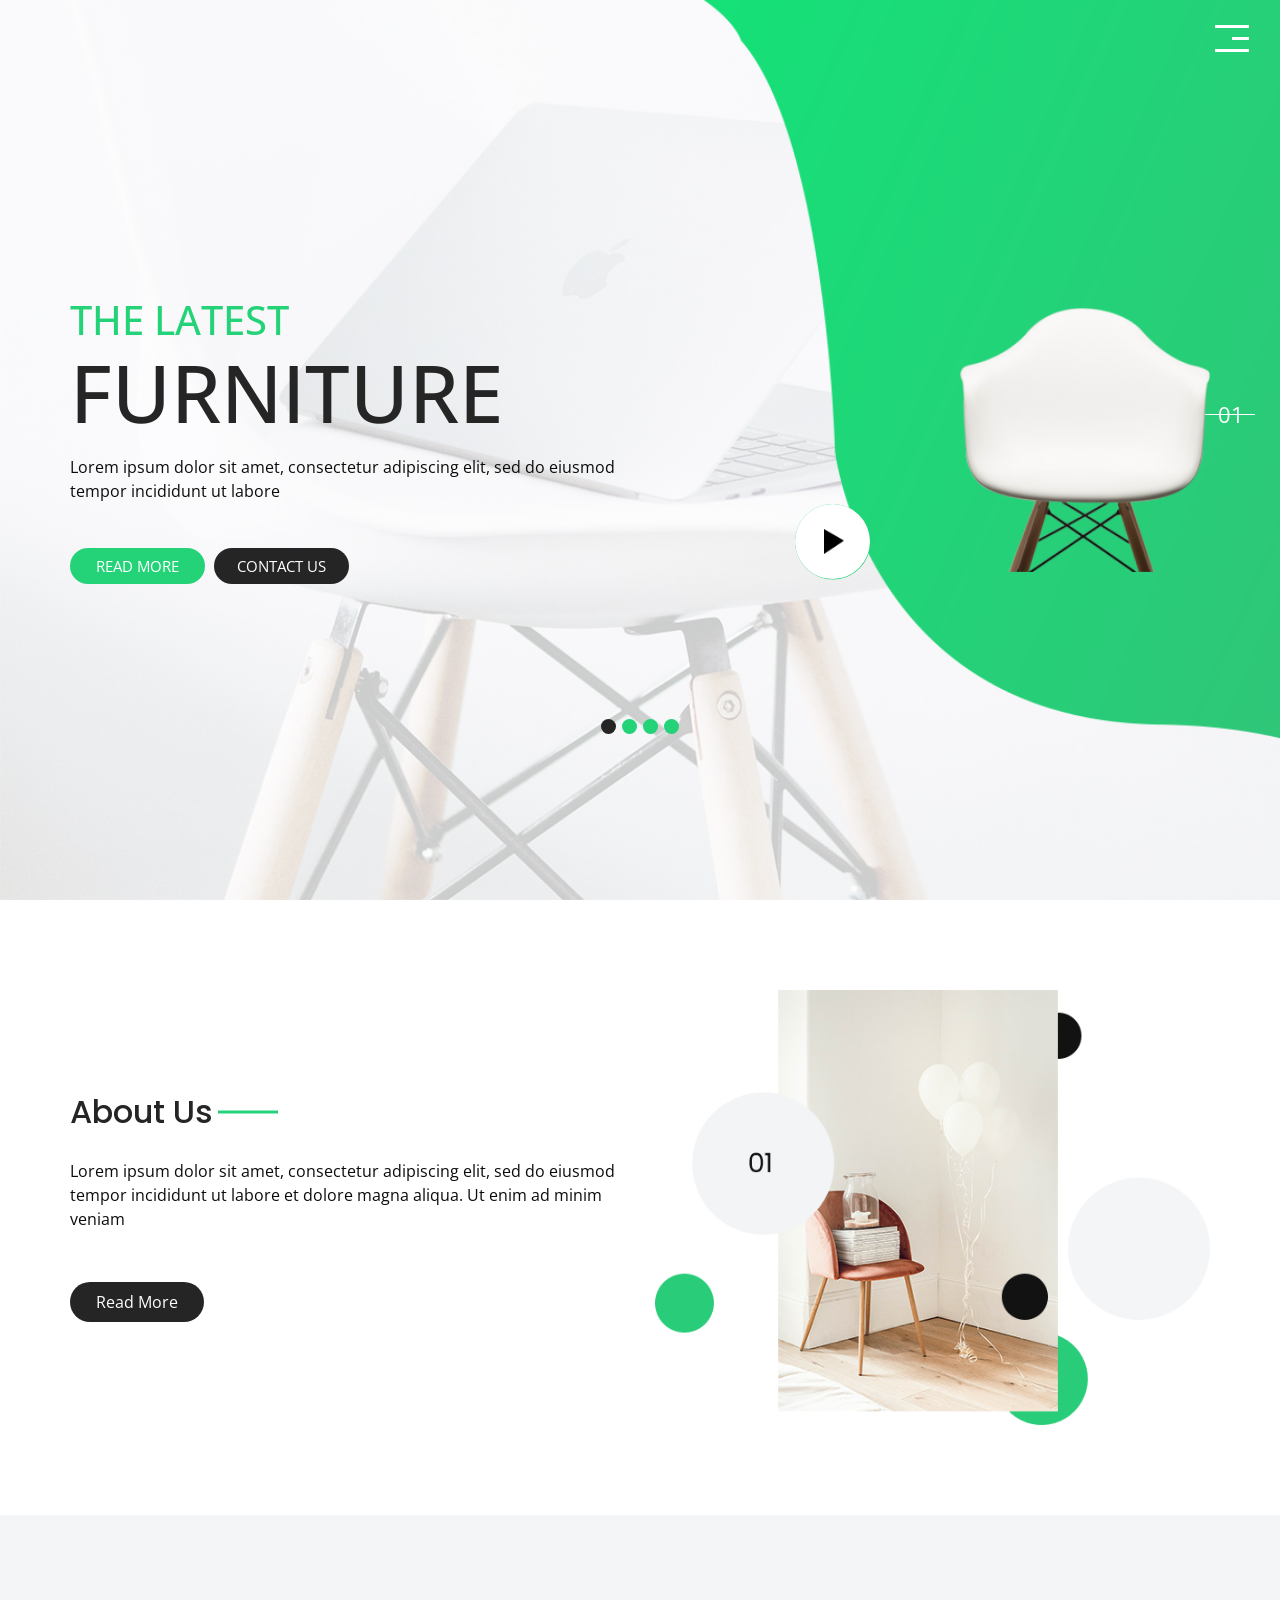
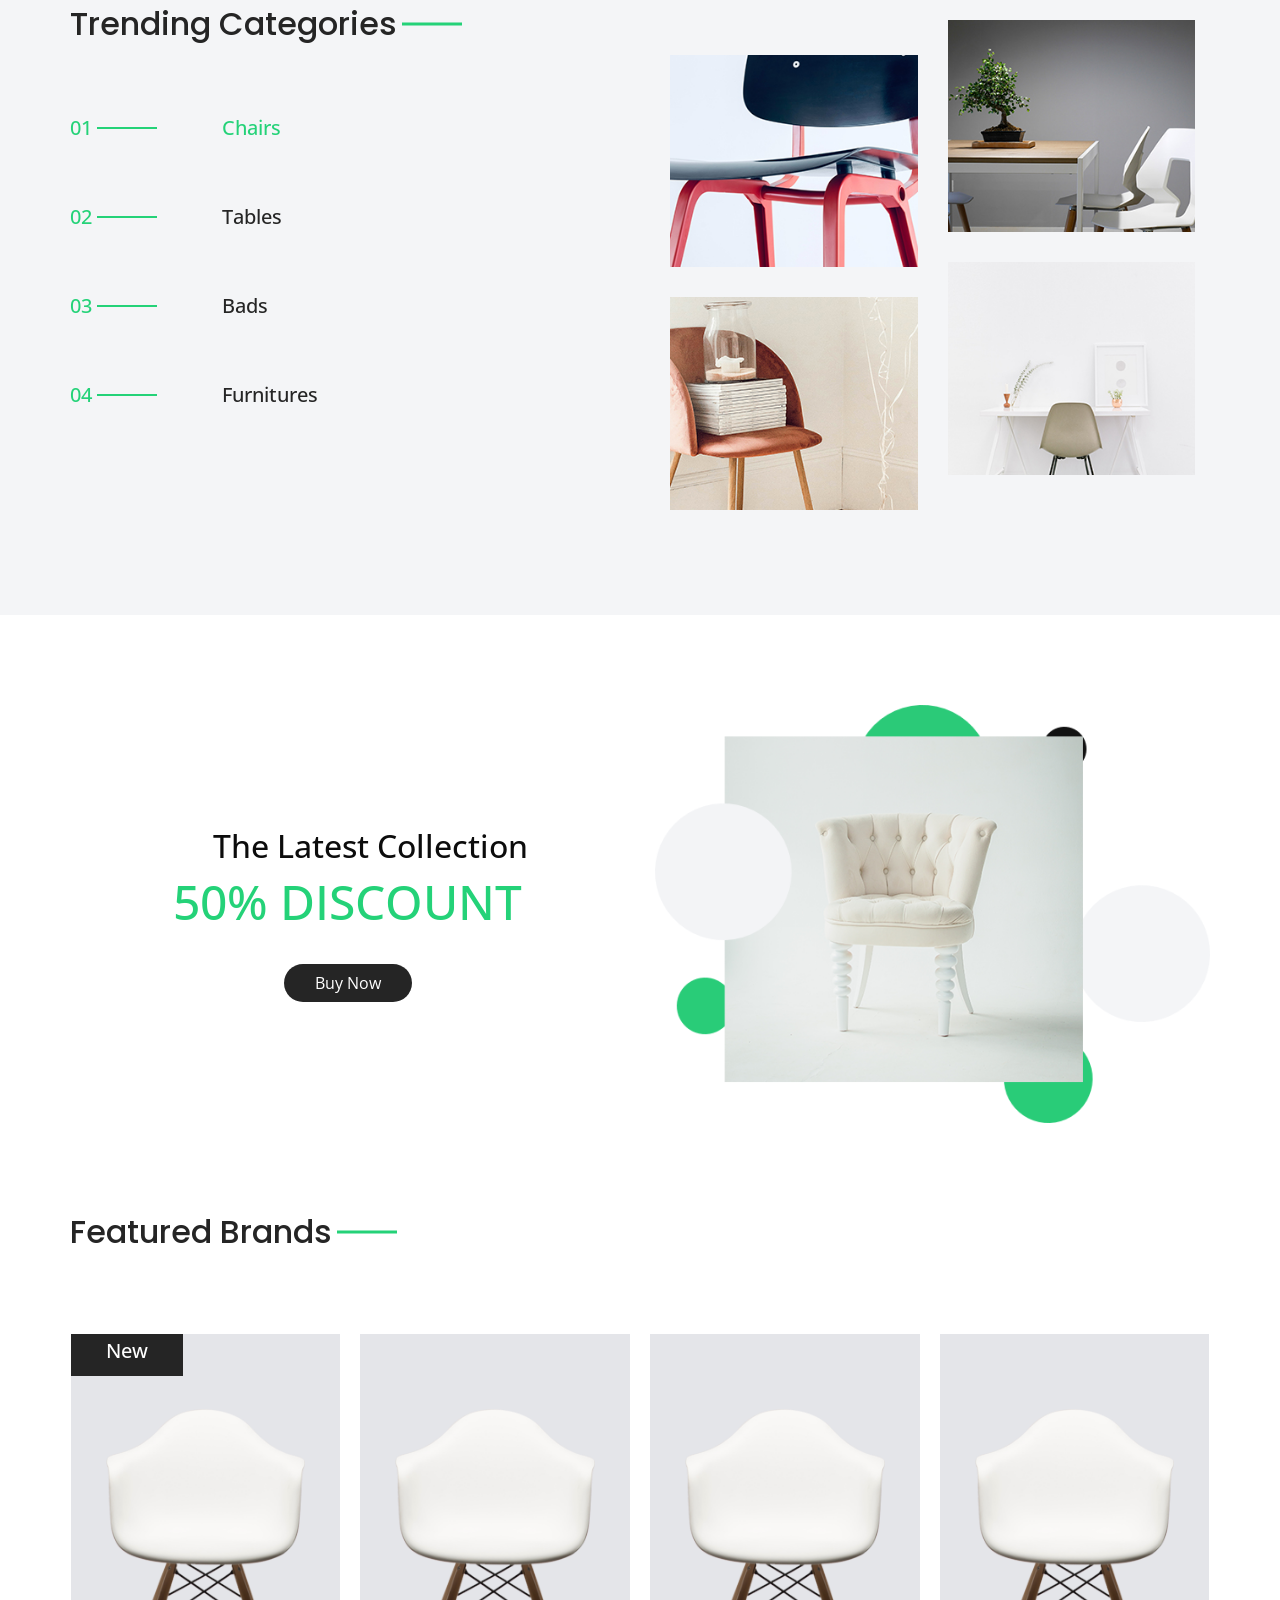
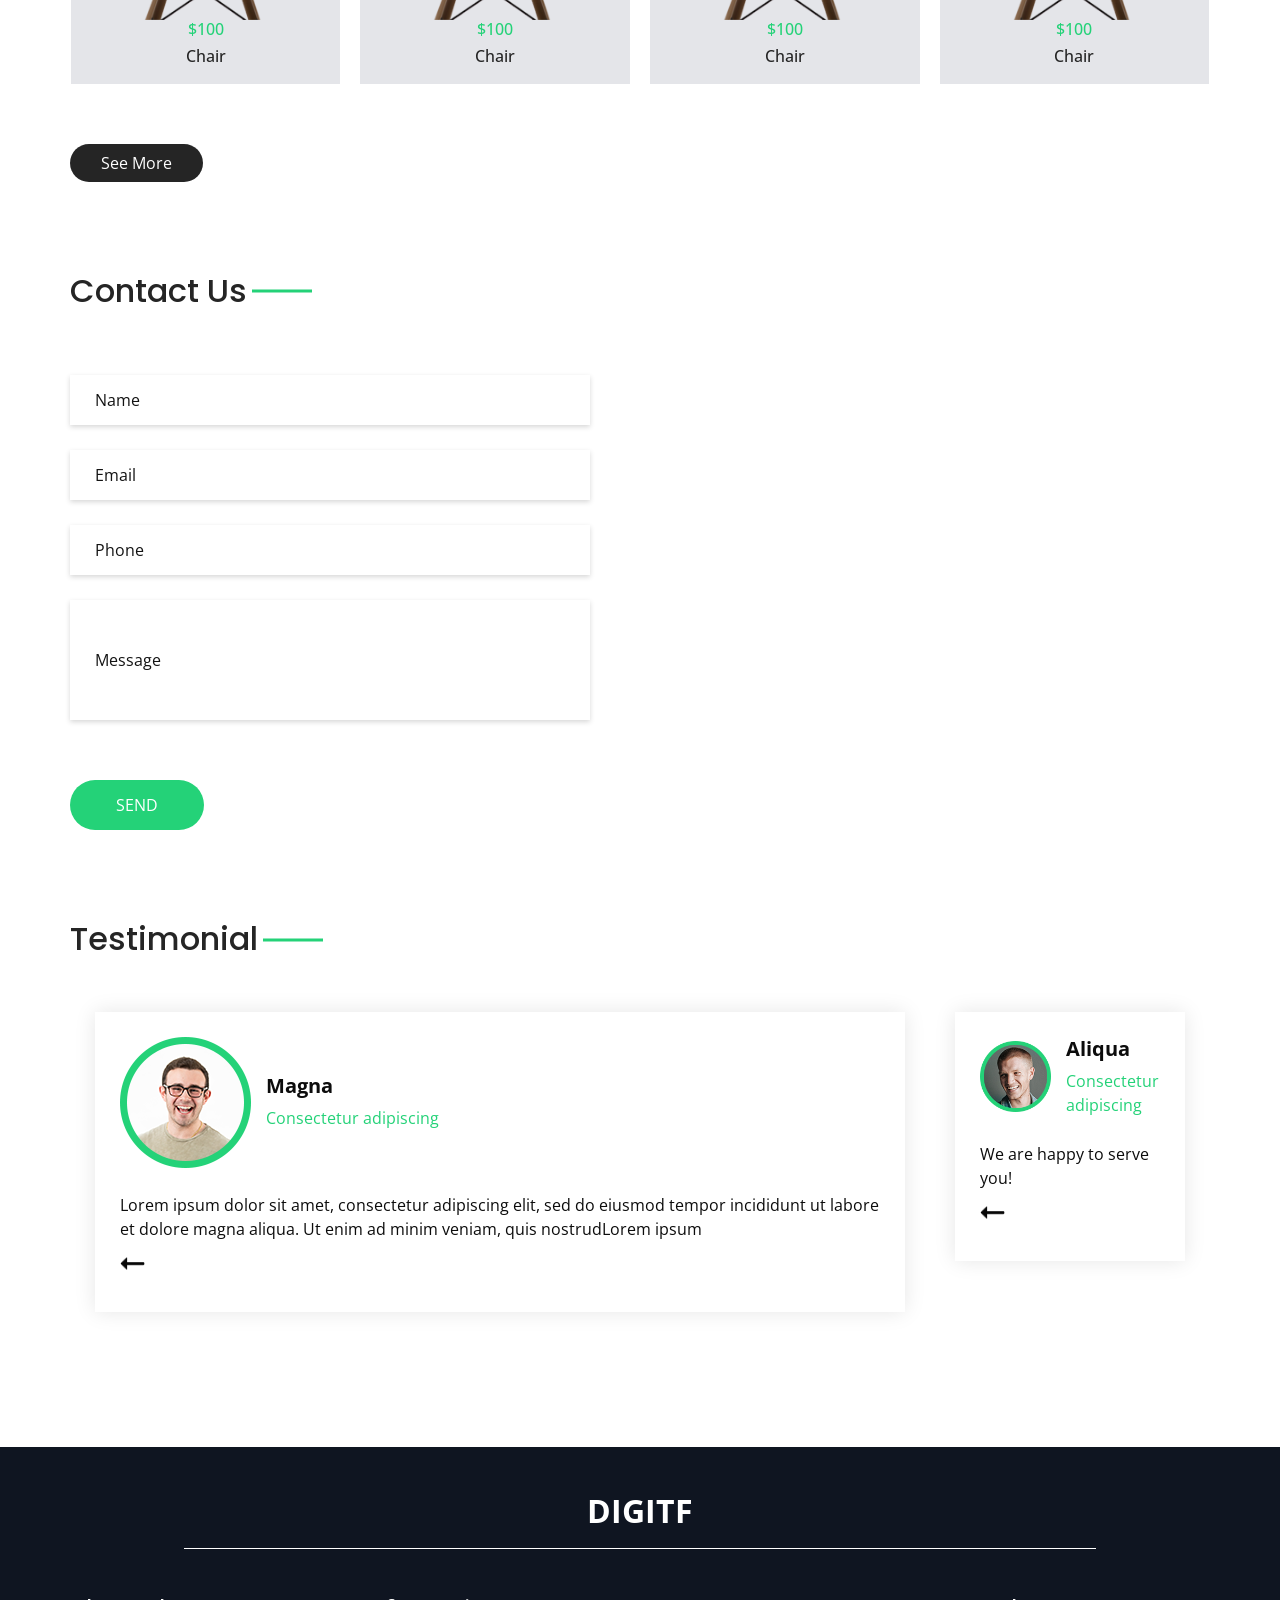
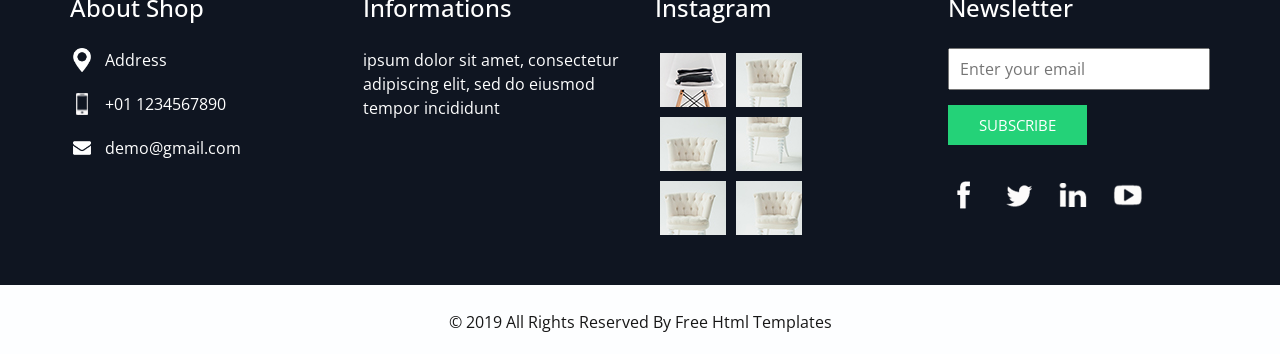
==== commit 274ff491: "Update index.html" ====
--- a/index.html
+++ b/index.html
@@ -670,8 +670,7 @@
           </div>
           <div class="detail">
             <p>
-              Lorem ipsum dolor sit amet, consectetur adipiscing elit, sed do eiusmod tempor incididunt ut labore et
-              dolore magna aliqua. Ut enim ad minim veniam, quis nostrudLorem ipsum
+              We are happy to serve you!
             </p>
             <div>
               <div class="arrow_img">
@@ -879,4 +878,4 @@
 </body>
 </body>
 
-</html>+</html>
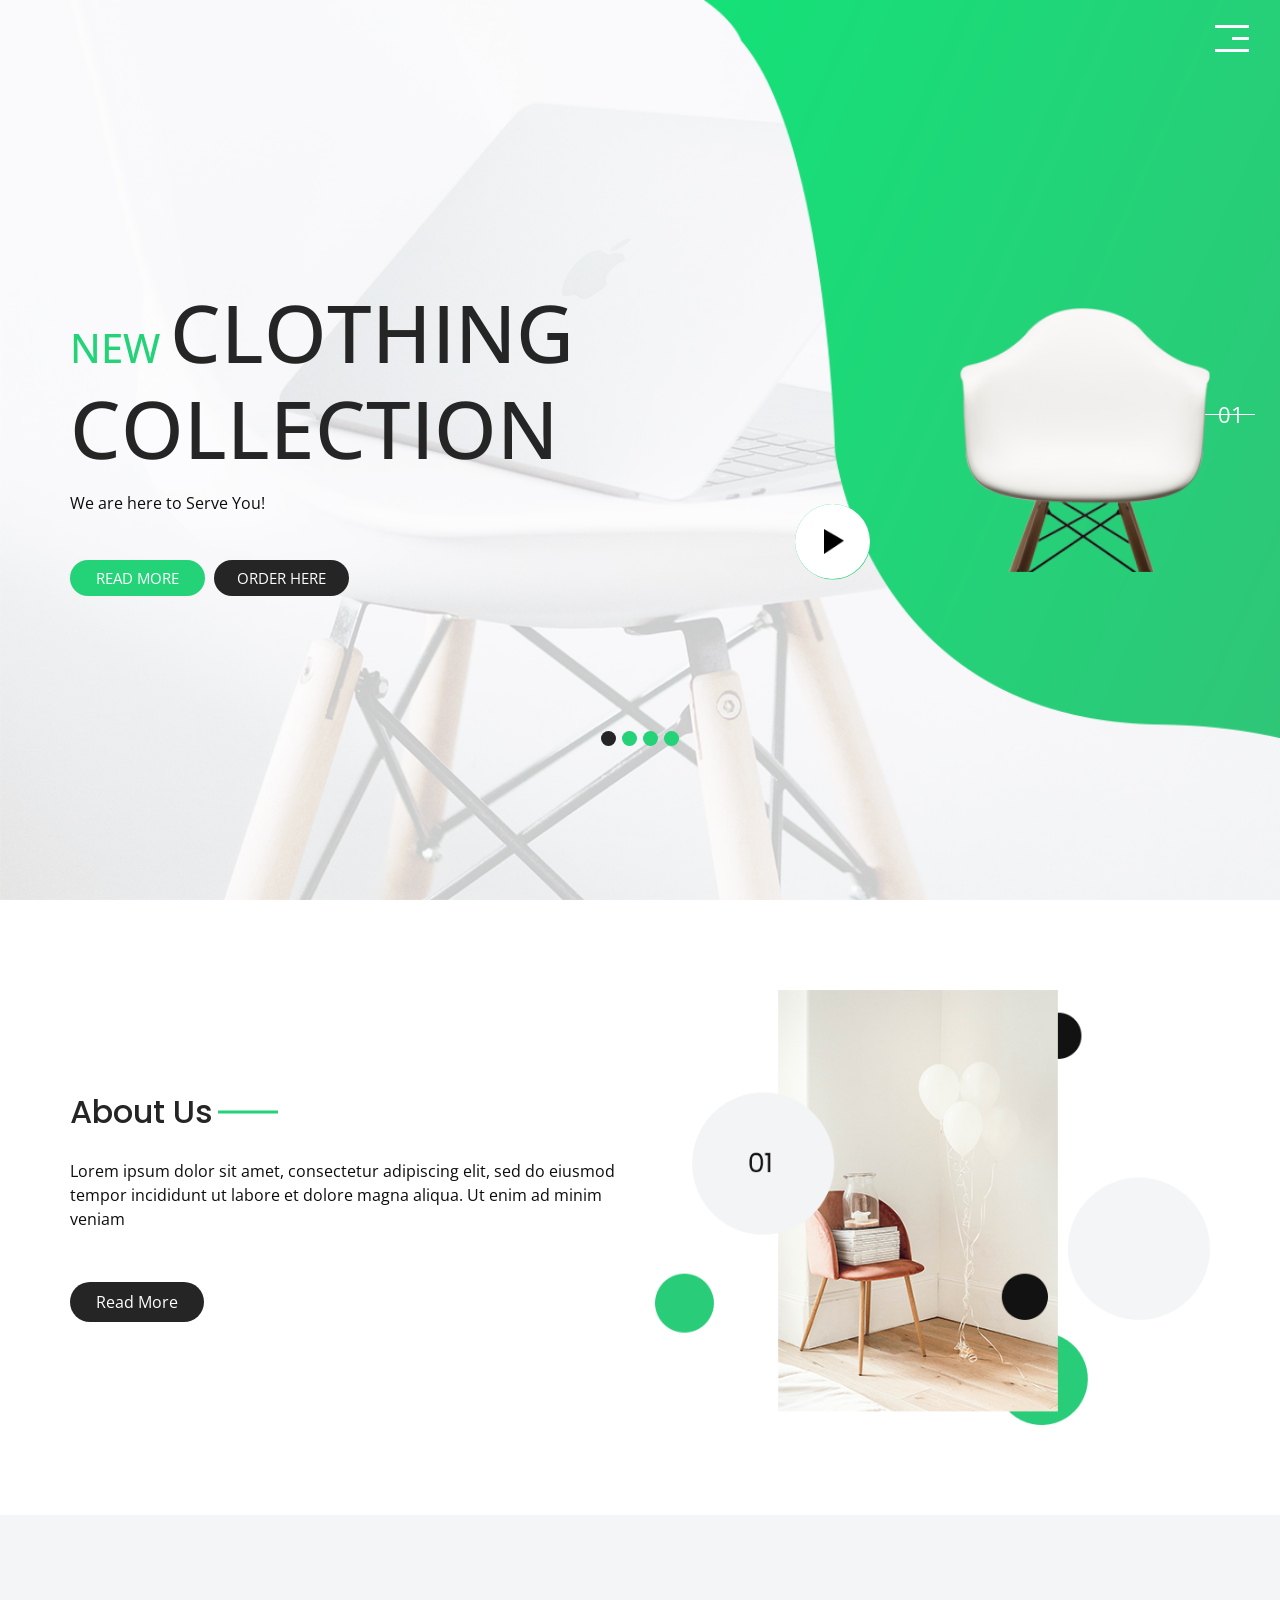
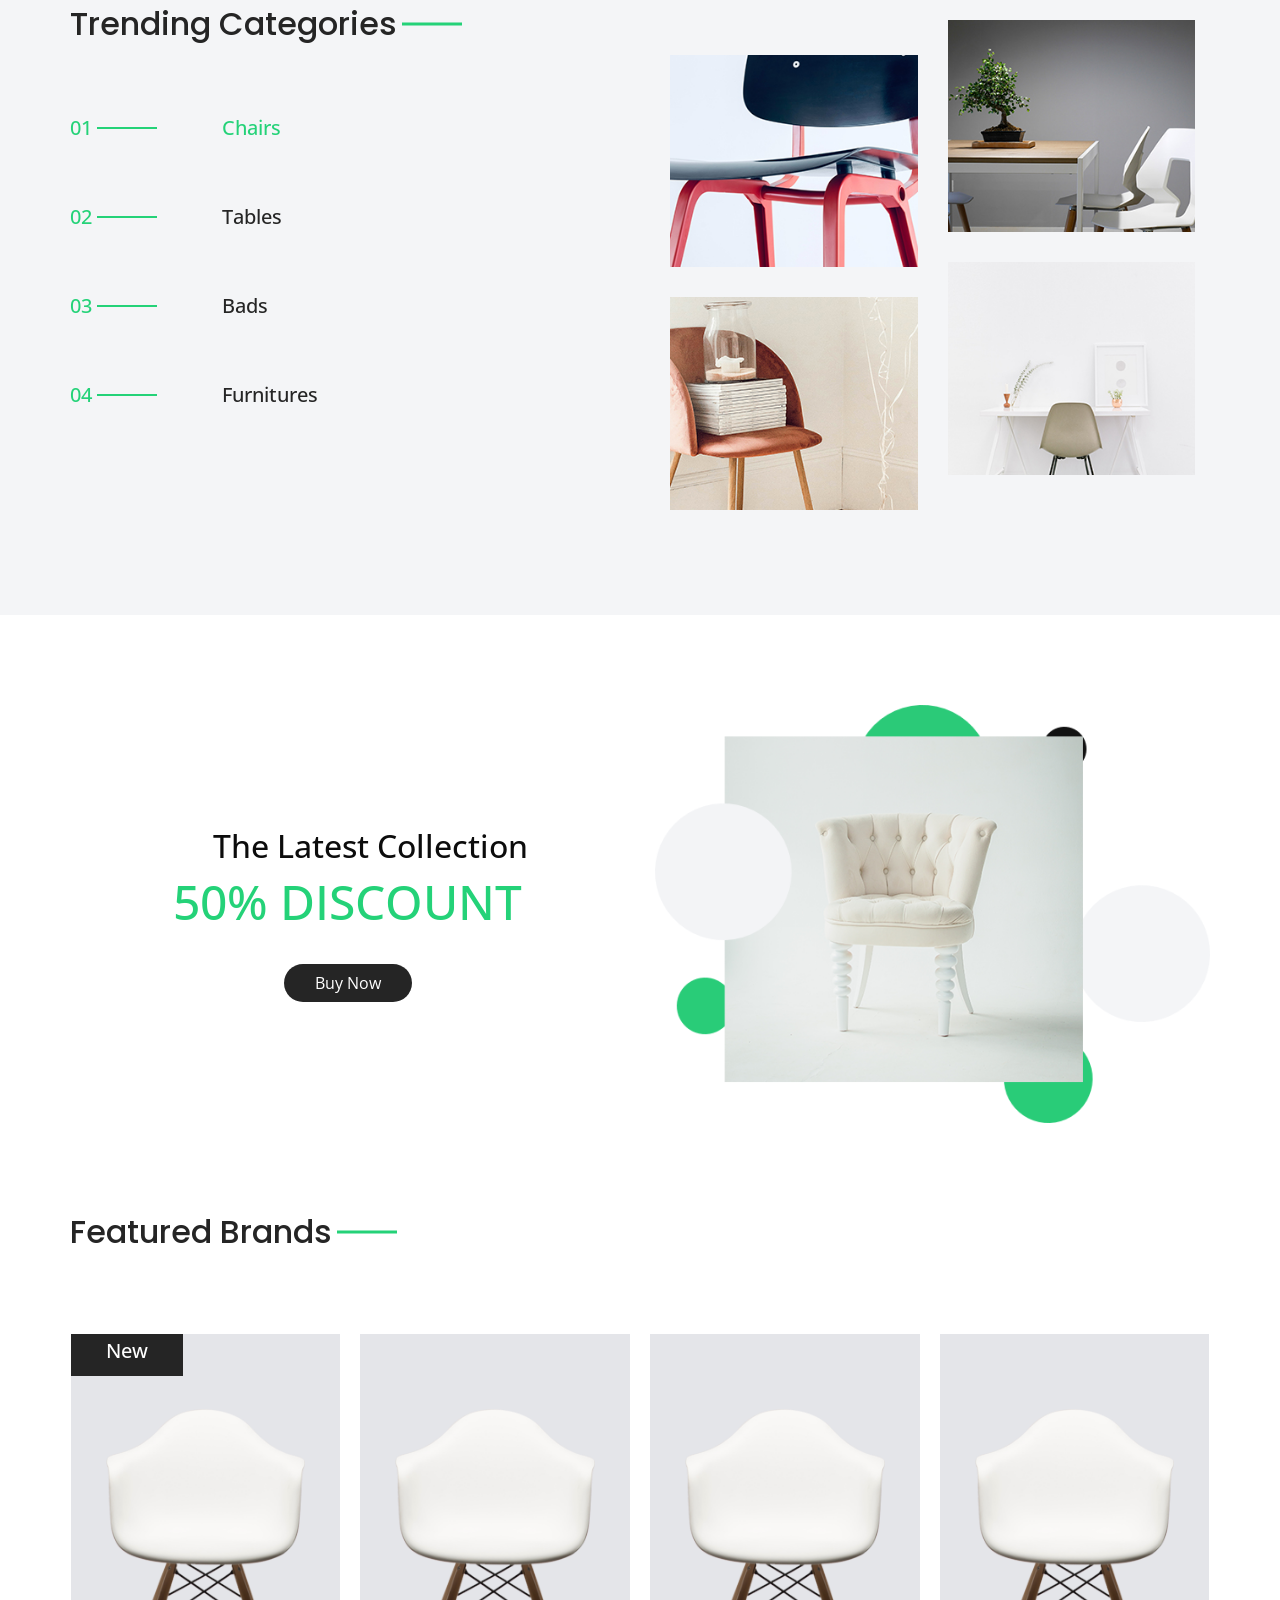
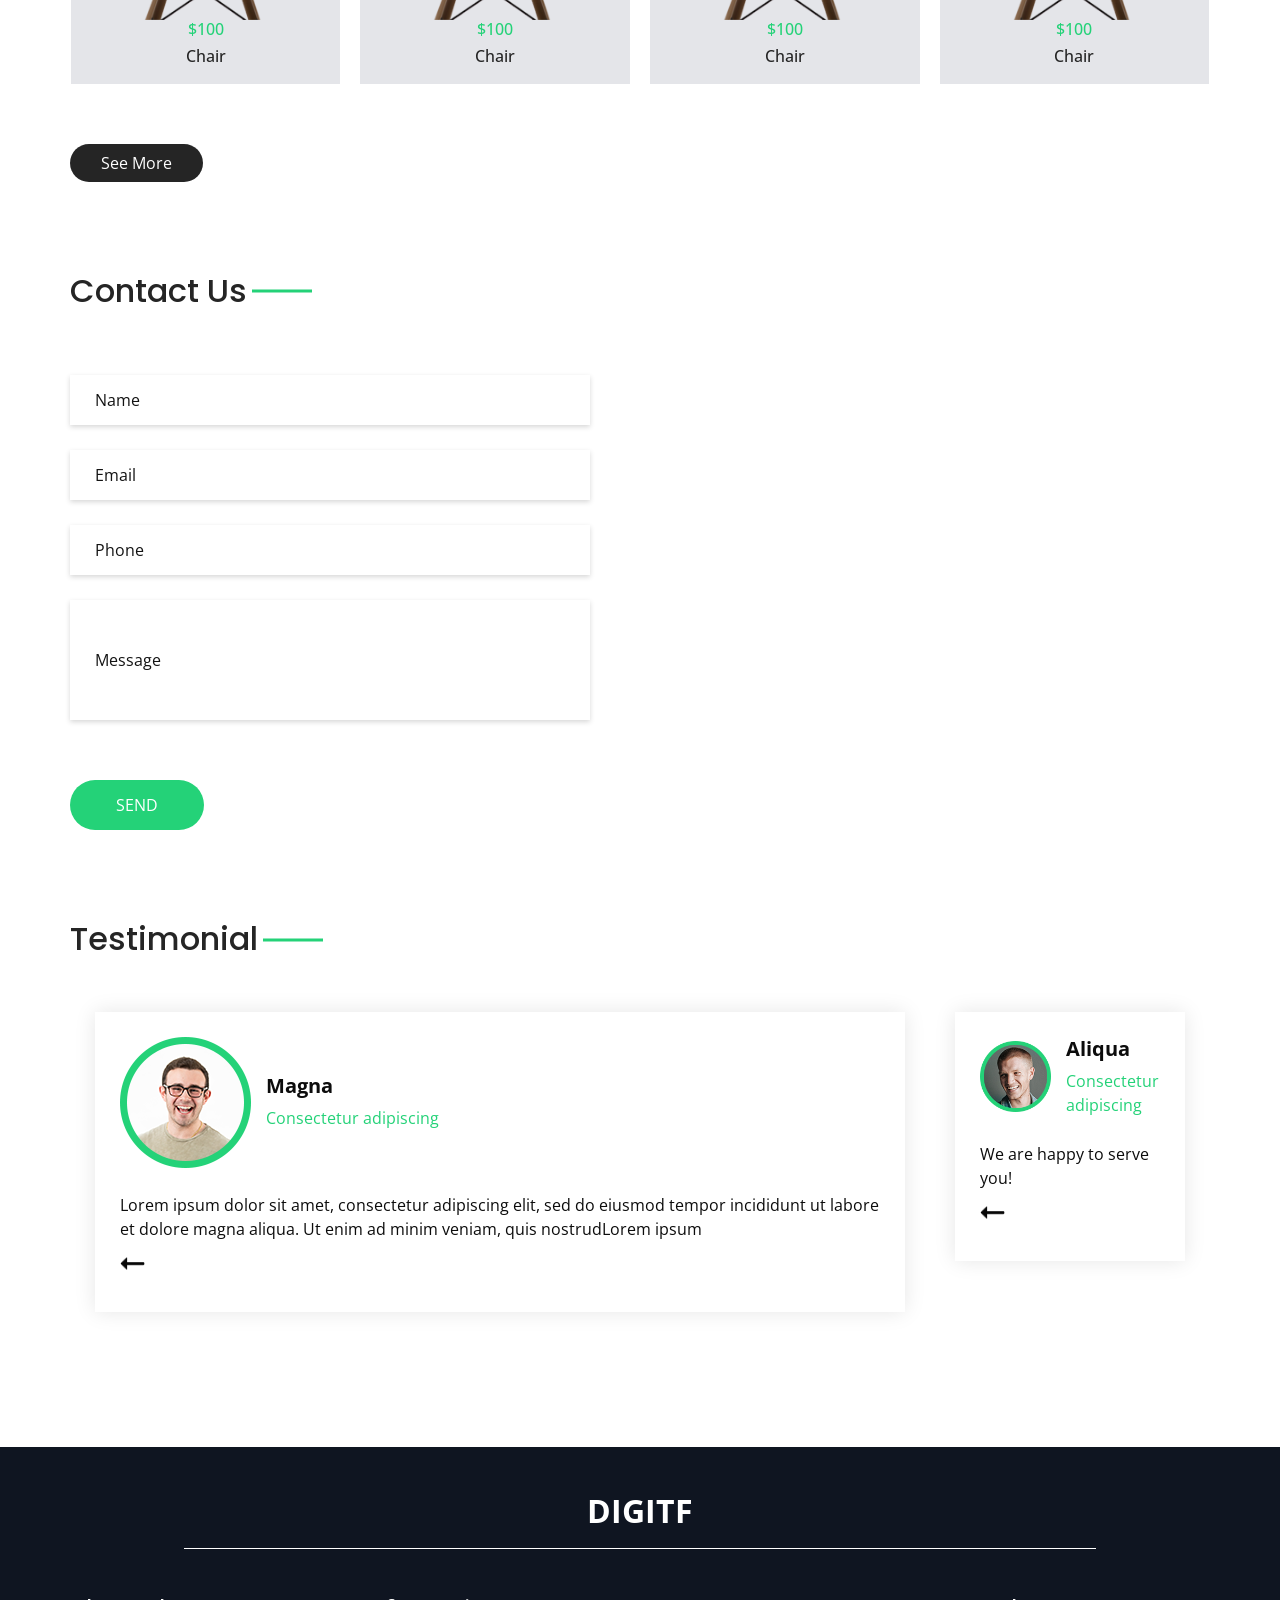
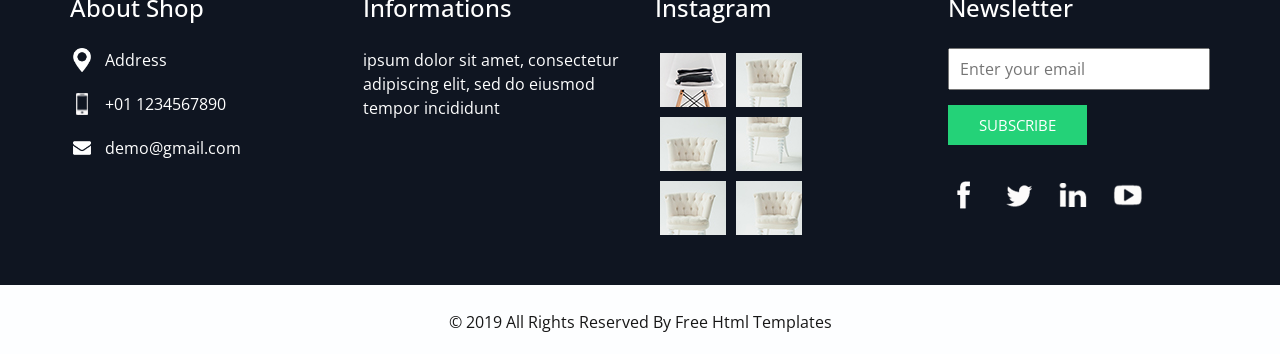
==== commit e2be9db6: "Update index.html" ====
--- a/index.html
+++ b/index.html
@@ -124,21 +124,20 @@
                 <div class="col-md-6">
                   <div class="detail-box">
                     <h1>
-                      The Latest
+                      New
                       <span>
-                        Furniture
+                       Clothing Collection
                       </span>
                     </h1>
                     <p>
-                      Lorem ipsum dolor sit amet, consectetur adipiscing elit, sed
-                      do eiusmod tempor incididunt ut labore
+                      We are here to Serve You!
                     </p>
                     <div class="btn-box">
                       <a href="" class="btn-1">
                         Read More
                       </a>
                       <a href="" class="btn-2">
-                        Contact us
+                        Order Here
                       </a>
                     </div>
                   </div>
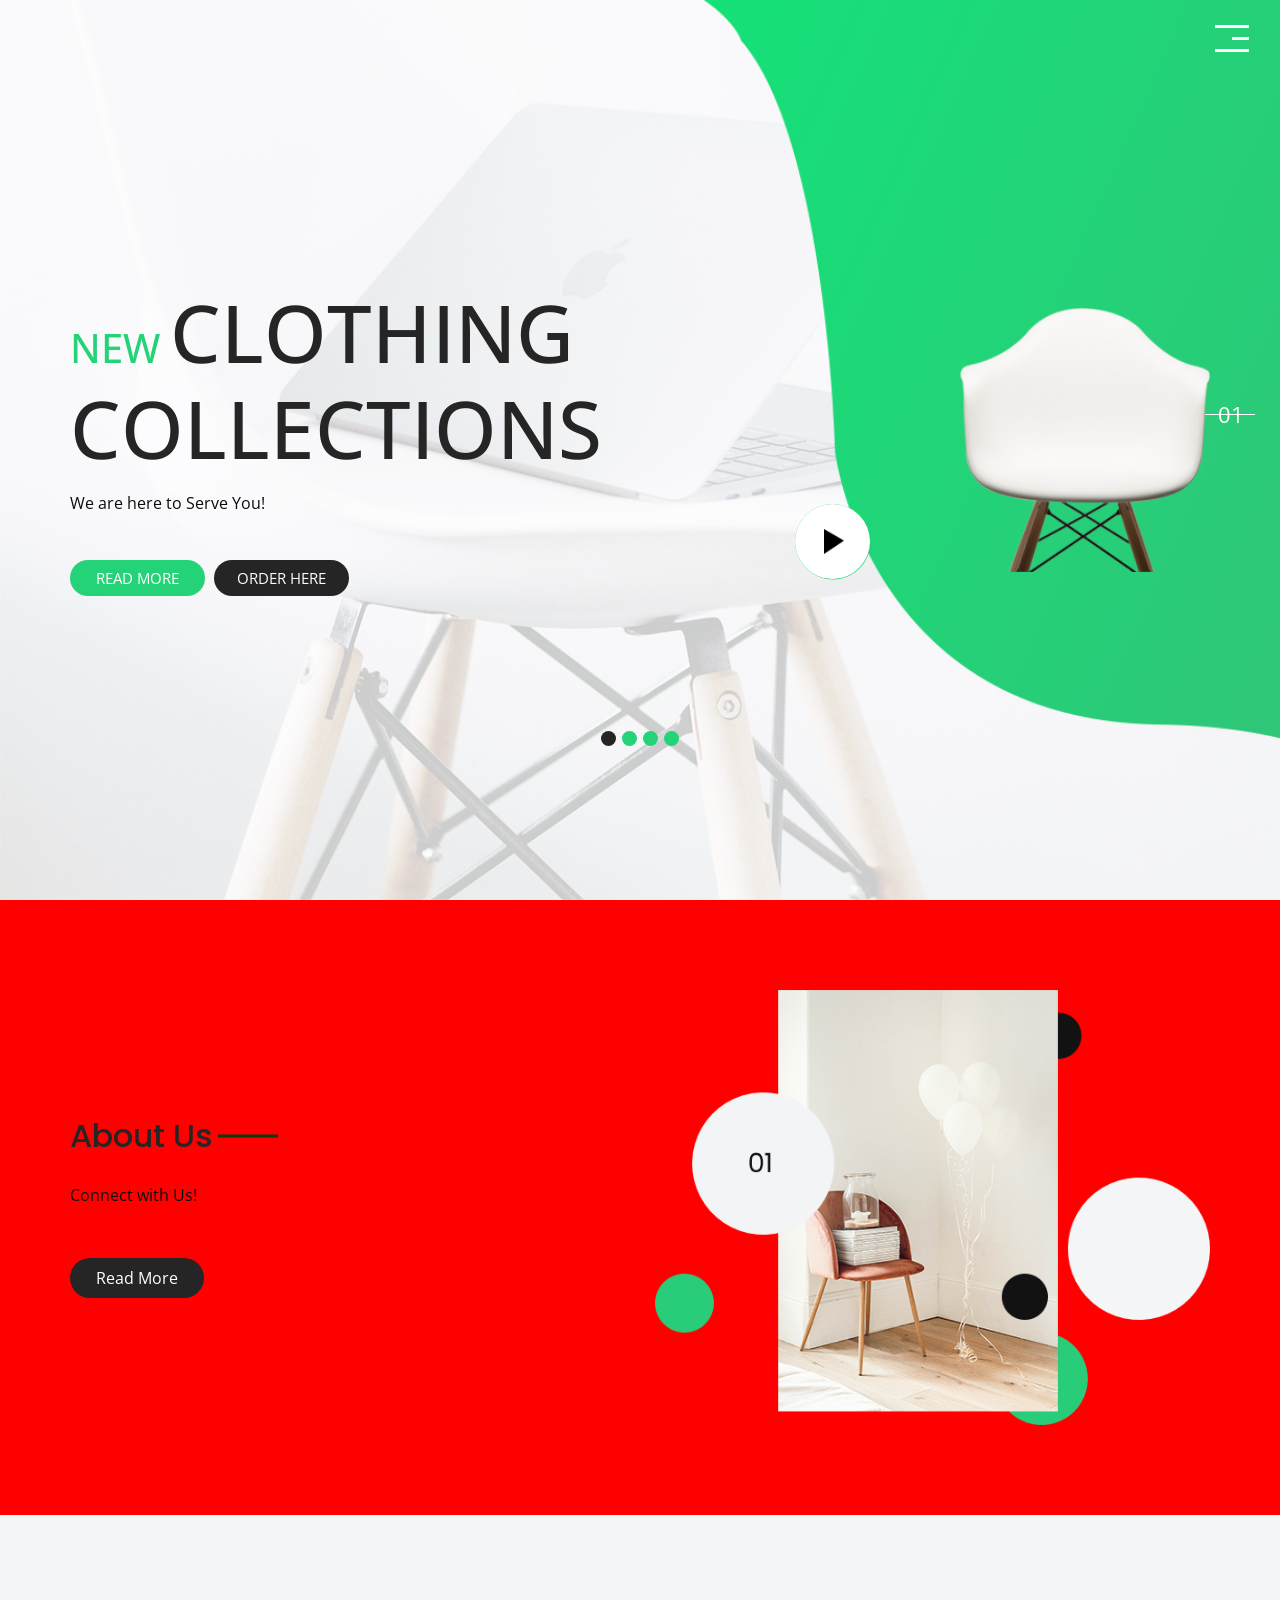
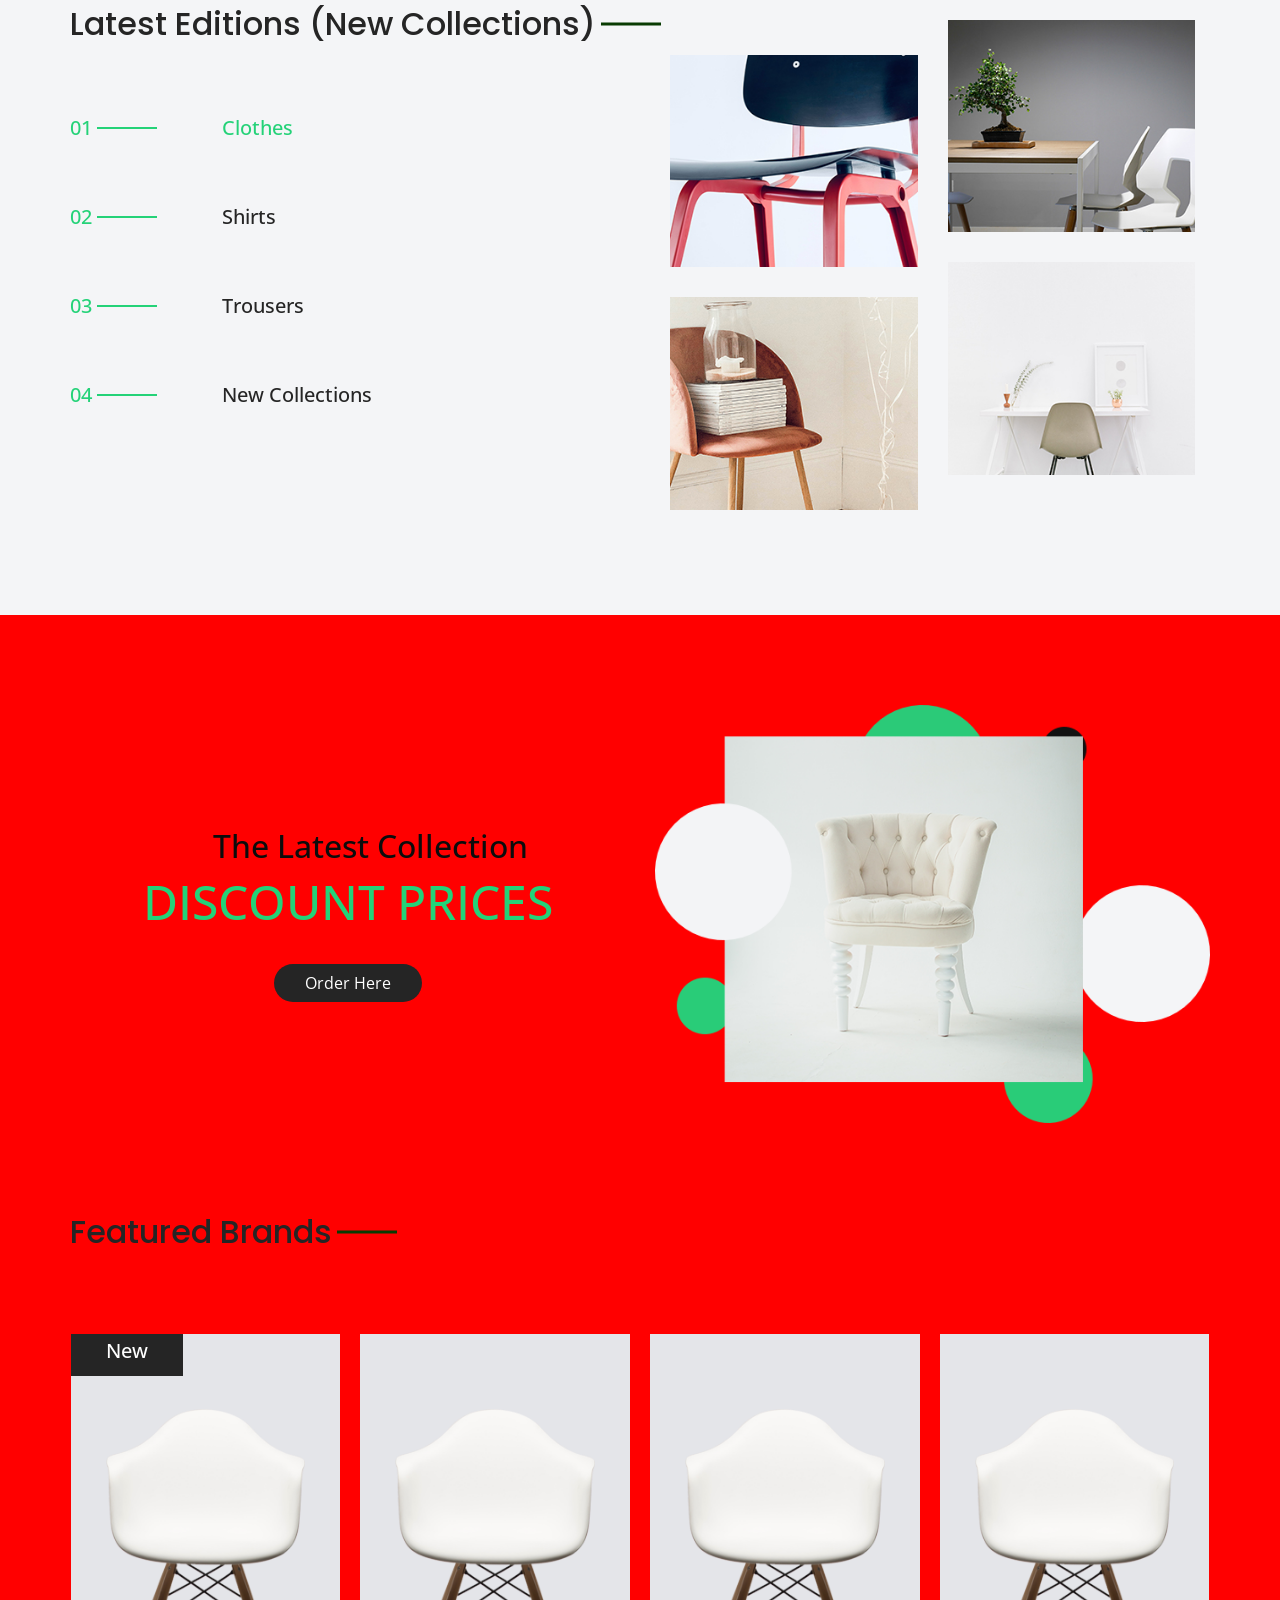
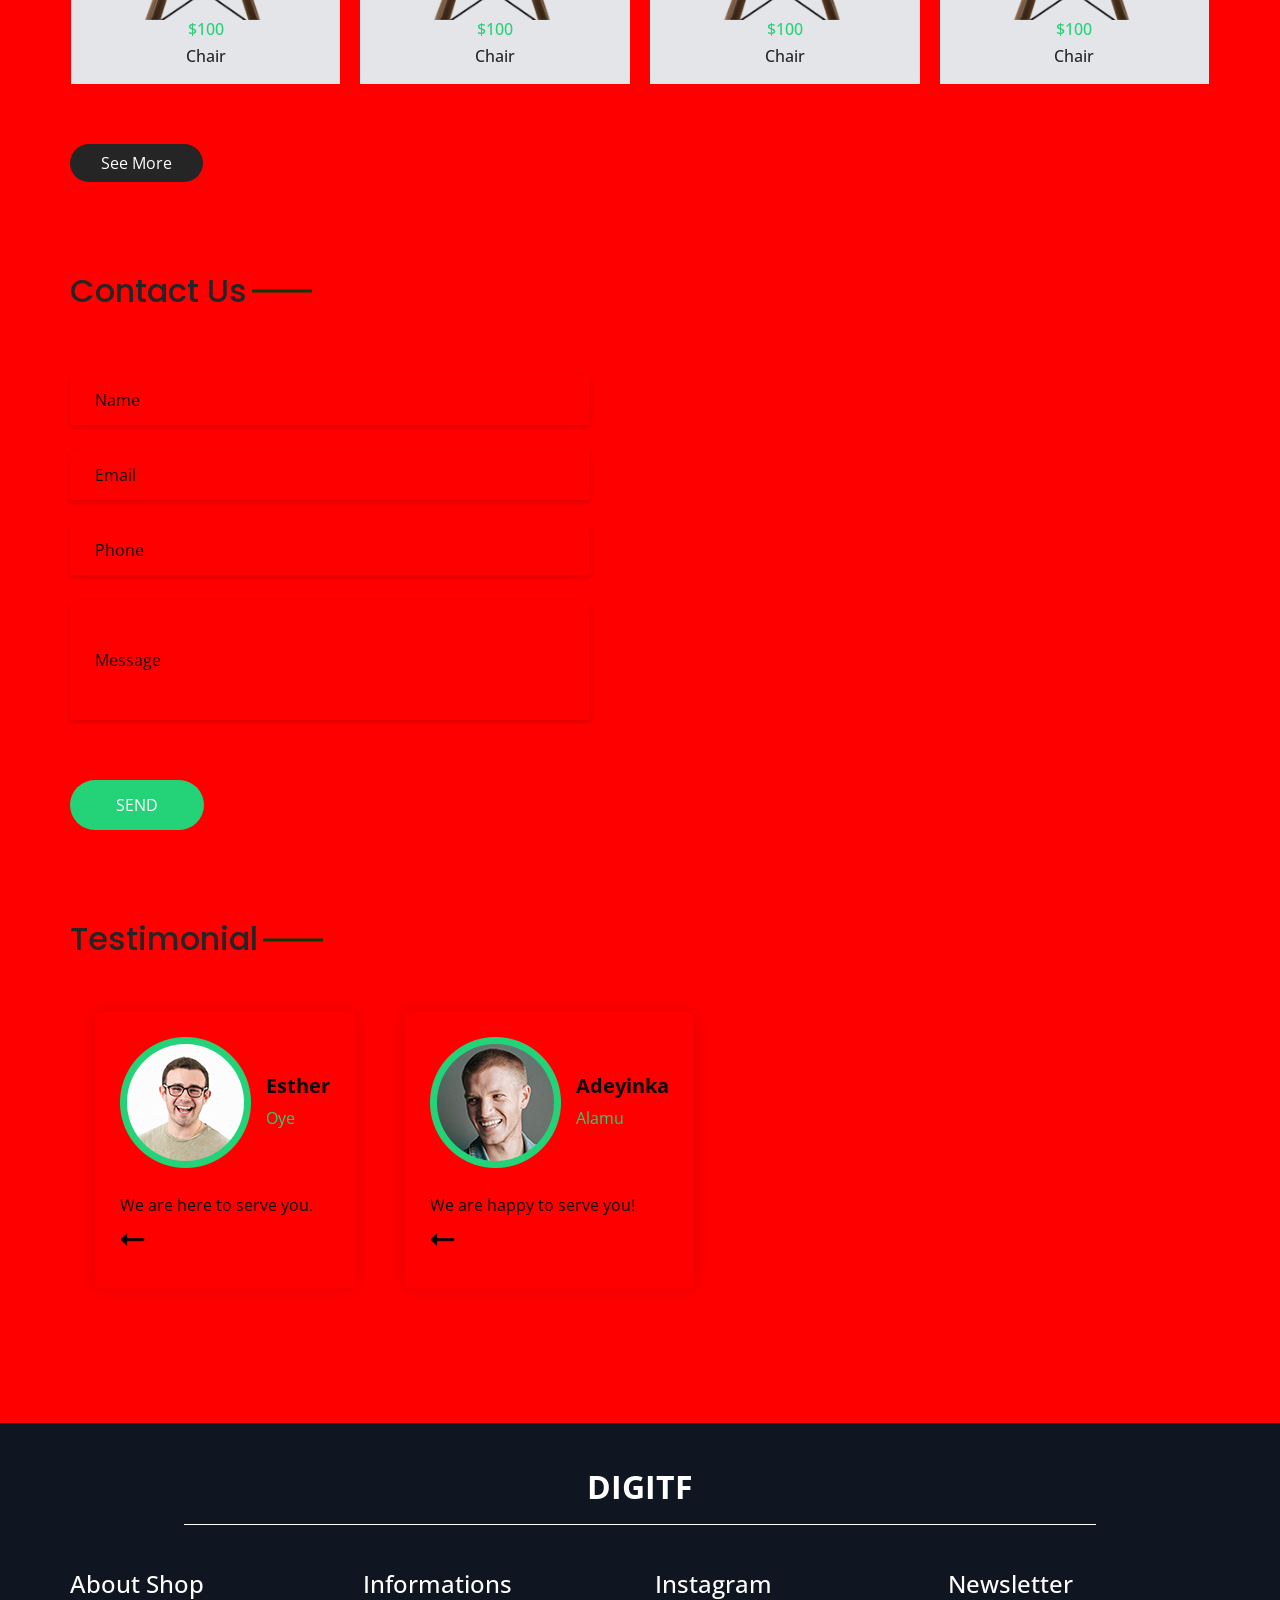
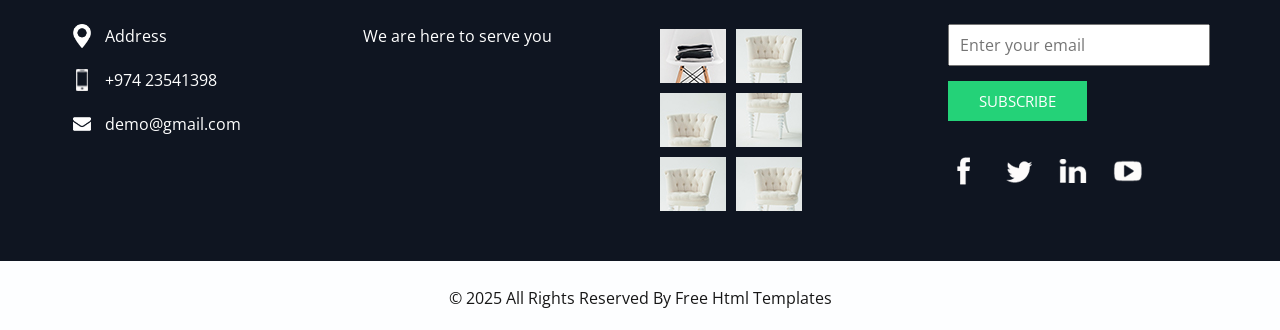
==== commit f2d64855: "Update index.html" ====
--- a/index.html
+++ b/index.html
@@ -126,7 +126,7 @@
                     <h1>
                       New
                       <span>
-                       Clothing Collection
+                       Clothing Collections
                       </span>
                     </h1>
                     <p>
@@ -154,14 +154,13 @@
                 <div class="col-md-6">
                   <div class="detail-box">
                     <h1>
-                      The Latest
+                      New
                       <span>
-                        Furniture
+                        Clothing Collections
                       </span>
                     </h1>
                     <p>
-                      Lorem ipsum dolor sit amet, consectetur adipiscing elit, sed
-                      do eiusmod tempor incididunt ut labore
+                     CONNECT WITH us
                     </p>
                     <div class="btn-box">
                       <a href="" class="btn-1">
@@ -185,14 +184,13 @@
                 <div class="col-md-6">
                   <div class="detail-box">
                     <h1>
-                      The Latest
+                      New
                       <span>
-                        Furniture
+                        Clothing Collections
                       </span>
                     </h1>
                     <p>
-                      Lorem ipsum dolor sit amet, consectetur adipiscing elit, sed
-                      do eiusmod tempor incididunt ut labore
+                      Connect with Us!
                     </p>
                     <div class="btn-box">
                       <a href="" class="btn-1">
@@ -216,14 +214,13 @@
                 <div class="col-md-6">
                   <div class="detail-box">
                     <h1>
-                      The Latest
+                      New
                       <span>
-                        Furniture
+                        Clothing Collections
                       </span>
                     </h1>
                     <p>
-                      Lorem ipsum dolor sit amet, consectetur adipiscing elit, sed
-                      do eiusmod tempor incididunt ut labore
+                      Connect with Us!
                     </p>
                     <div class="btn-box">
                       <a href="" class="btn-1">
@@ -264,8 +261,7 @@
 
             </div>
             <p>
-              Lorem ipsum dolor sit amet, consectetur adipiscing elit, sed do eiusmod tempor incididunt ut labore et
-              dolore magna aliqua. Ut enim ad minim veniam
+              Connect with Us!
             </p>
             <a href="">
               Read More
@@ -293,7 +289,7 @@
             <div class="detail-box">
               <div class="heading_container">
                 <h2>
-                  Trending Categories
+                  Latest Editions (New Collections)
                 </h2>
               </div>
               <div class="tab_container">
@@ -307,7 +303,7 @@
                   <hr>
                   <div class="t-name">
                     <h5>
-                      Chairs
+                      Clothes
                     </h5>
                   </div>
                 </div>
@@ -321,7 +317,7 @@
                   <hr>
                   <div class="t-name">
                     <h5>
-                      Tables
+                      Shirts
                     </h5>
                   </div>
                 </div>
@@ -335,7 +331,7 @@
                   <hr>
                   <div class="t-name">
                     <h5>
-                      Bads
+                      Trousers
                     </h5>
                   </div>
                 </div>
@@ -349,7 +345,7 @@
                   <hr>
                   <div class="t-name">
                     <h5>
-                      Furnitures
+                      New Collections
                     </h5>
                   </div>
                 </div>
@@ -460,12 +456,12 @@
               The Latest Collection
             </h2>
             <h2 class="main_heading">
-              50% DISCOUNT
+              DISCOUNT PRICES
             </h2>
 
             <div class="">
               <a href="">
-                Buy Now
+                Order Here
               </a>
             </div>
           </div>
@@ -634,17 +630,16 @@
             </div>
             <div class="name">
               <h5>
-                Magna
+                Esther
               </h5>
               <p>
-                Consectetur adipiscing
+                Oye
               </p>
             </div>
           </div>
           <div class="detail">
             <p>
-              Lorem ipsum dolor sit amet, consectetur adipiscing elit, sed do eiusmod tempor incididunt ut labore et
-              dolore magna aliqua. Ut enim ad minim veniam, quis nostrudLorem ipsum
+              We are here to serve you.
             </p>
             <div>
               <div class="arrow_img">
@@ -659,10 +654,10 @@
             </div>
             <div class="name">
               <h5>
-                Aliqua
+                Adeyinka
               </h5>
               <p>
-                Consectetur adipiscing
+                Alamu
               </p>
 
             </div>
@@ -711,7 +706,7 @@
                 <img src="images/telephone-white.png" width="12px" alt="">
               </div>
               <p>
-                +01 1234567890
+                +974 23541398
               </p>
             </div>
             <div>
@@ -730,7 +725,7 @@
               Informations
             </h5>
             <p>
-              ipsum dolor sit amet, consectetur adipiscing elit, sed do eiusmod tempor incididunt
+              We are here to serve you
             </p>
           </div>
         </div>
@@ -819,7 +814,7 @@
   <section class="container-fluid footer_section ">
     <div class="container">
       <p>
-        &copy; 2019 All Rights Reserved By
+        &copy; 2025 All Rights Reserved By
         <a href="https://html.design/">Free Html Templates</a>
       </p>
     </div>
--- a/css/style.css
+++ b/css/style.css
@@ -1,7 +1,7 @@
 body {
   font-family: 'Open Sans', sans-serif;
   color: #0c0c0c;
-  background-color: #ffffff;
+  background-color: #ff0000;
 }
 
 .layout_padding {
@@ -49,7 +49,7 @@
   position: absolute;
   top: 50%;
   right: -5px;
-  background-color: #24d278;
+  background-color: #083b02;
   -webkit-transform: translate(100%, -50%);
           transform: translate(100%, -50%);
 }
@@ -1073,4 +1073,4 @@
   -webkit-transform: rotate(-45deg) translate(7px, -10px);
           transform: rotate(-45deg) translate(7px, -10px);
 }
-/*# sourceMappingURL=style.css.map */+/*# sourceMappingURL=style.css.map */
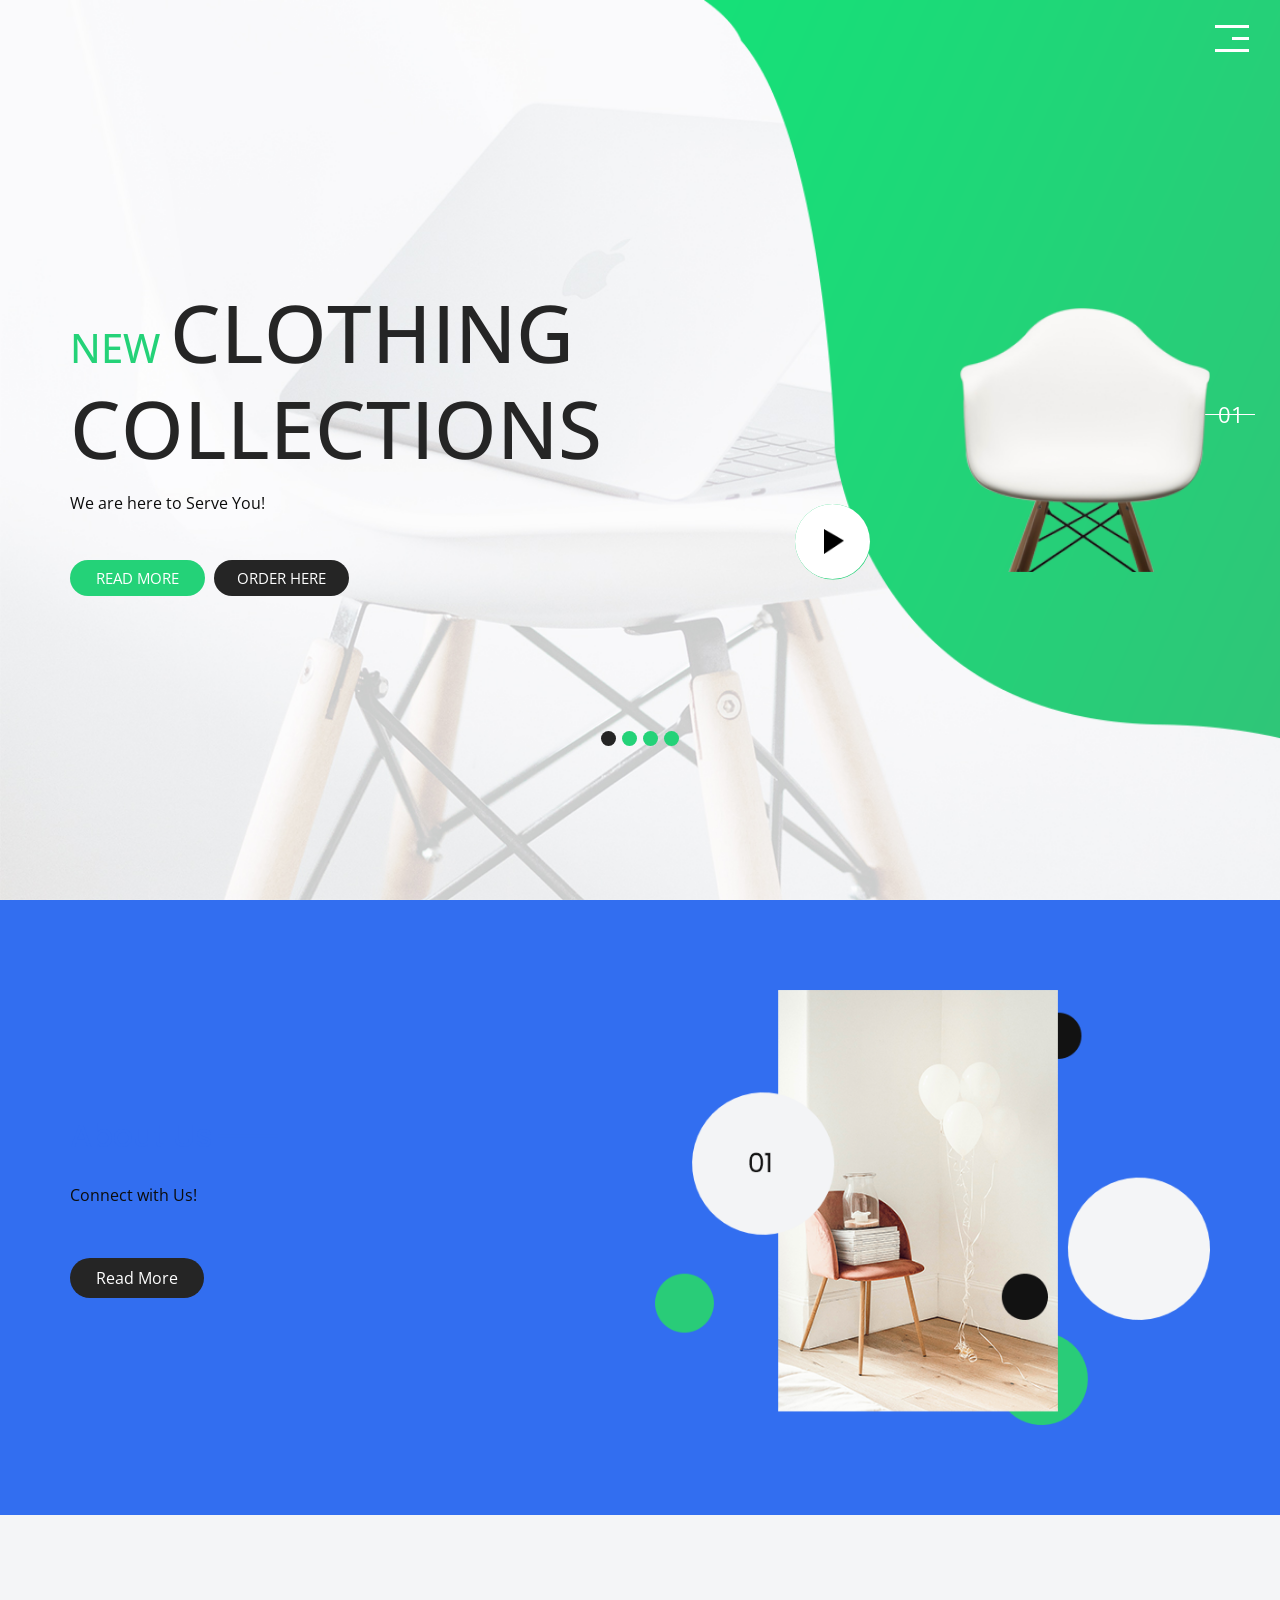
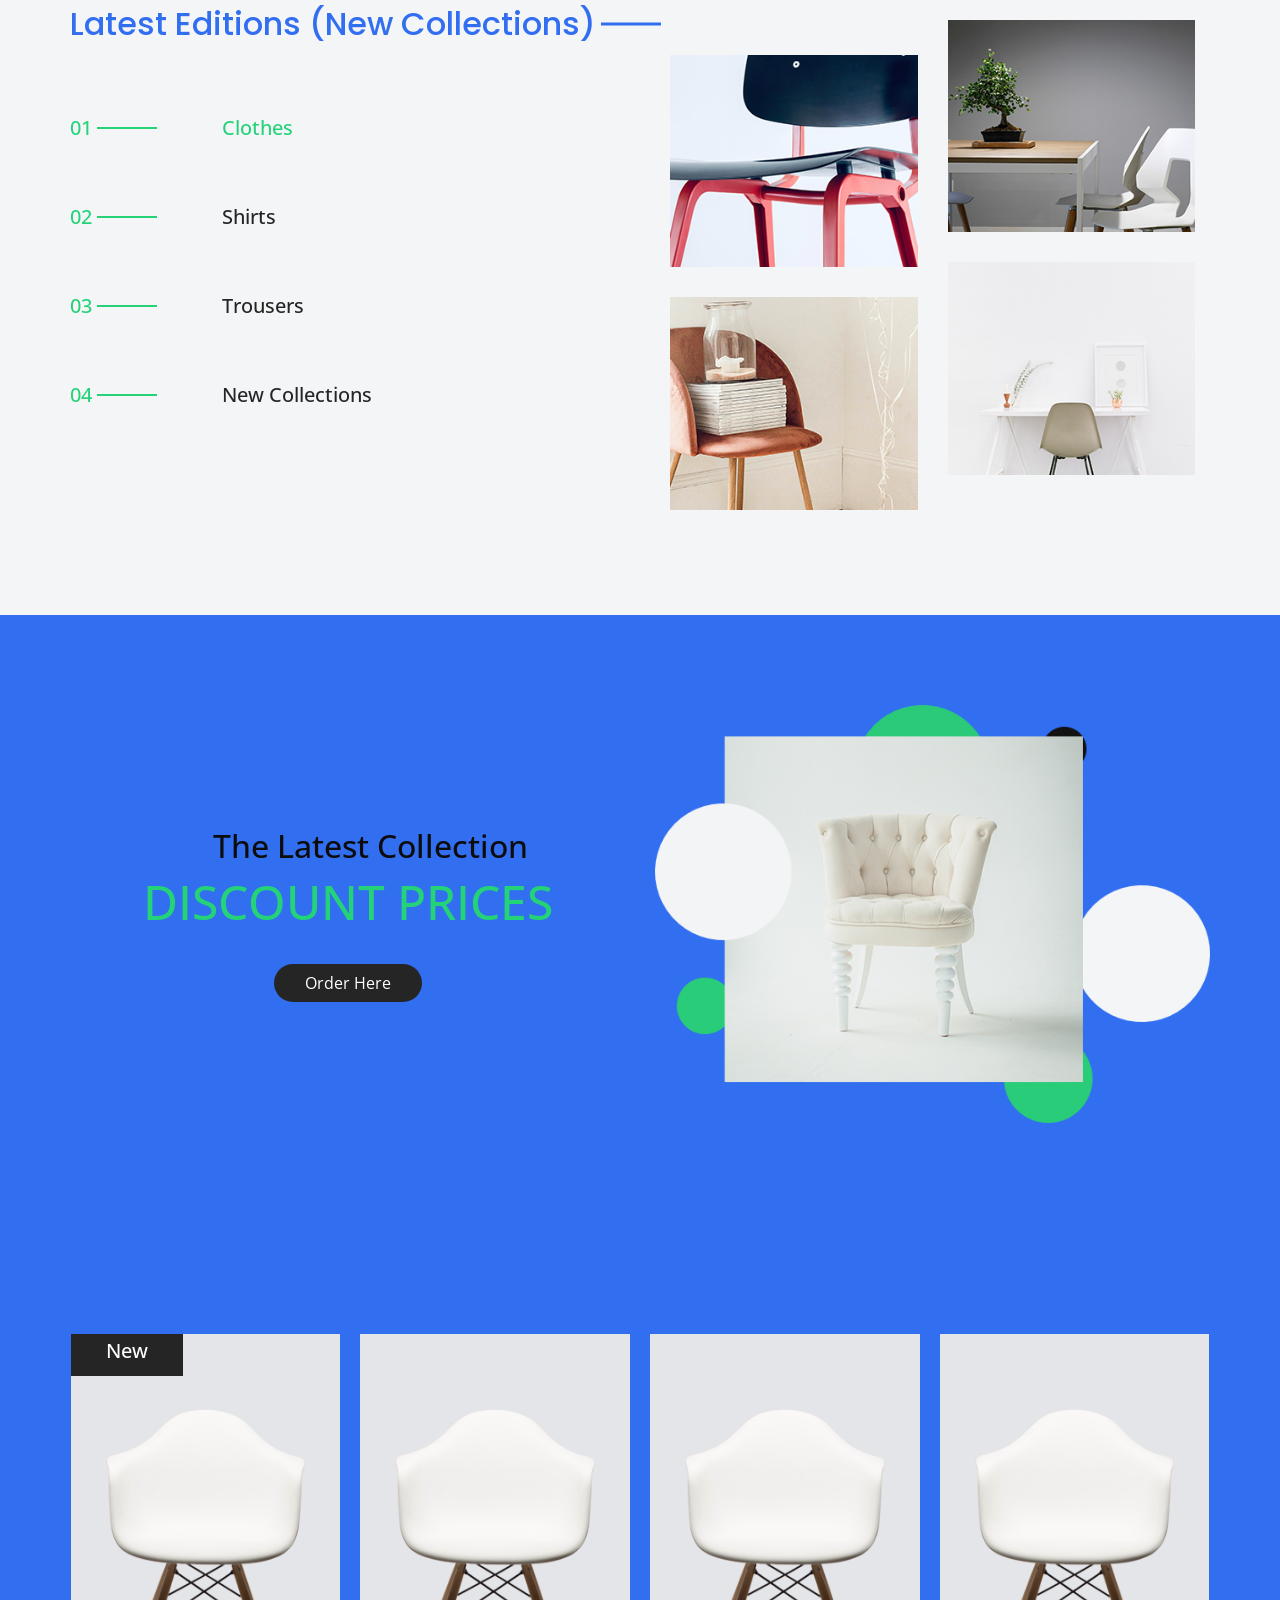
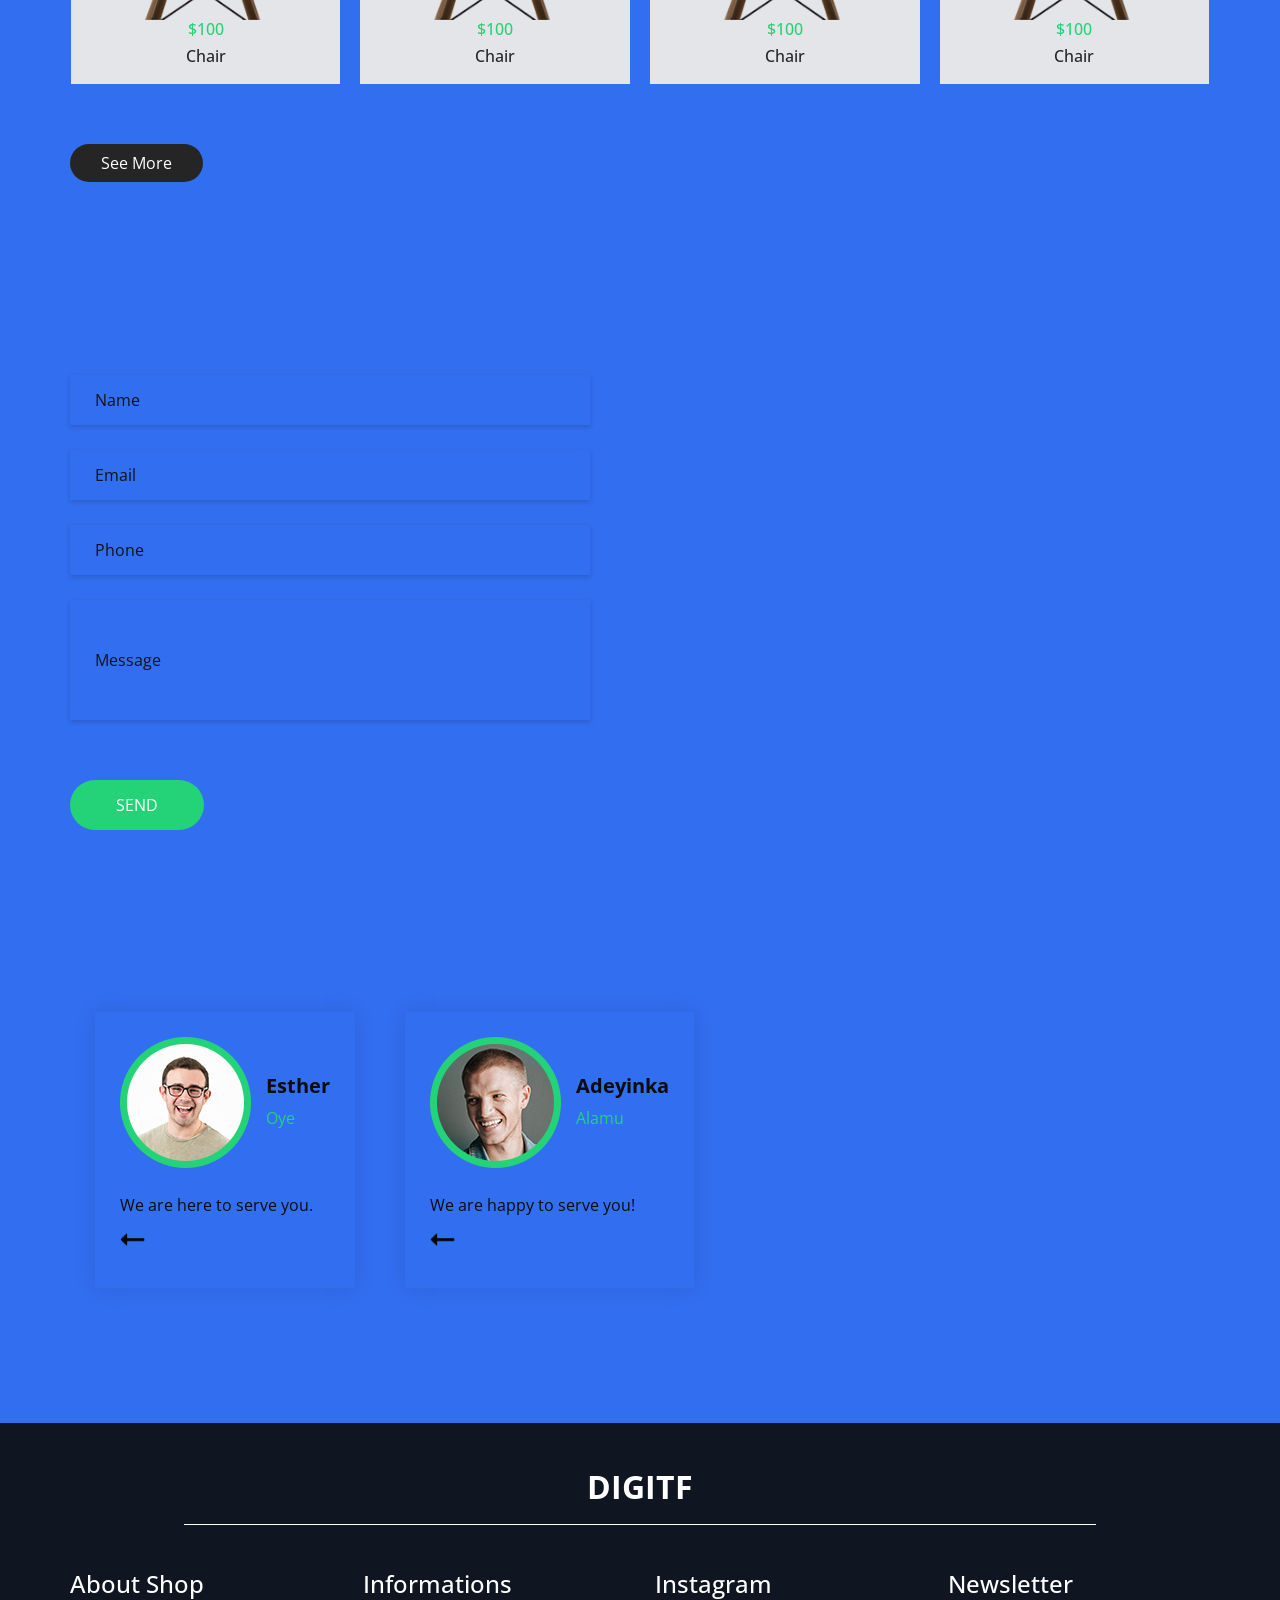
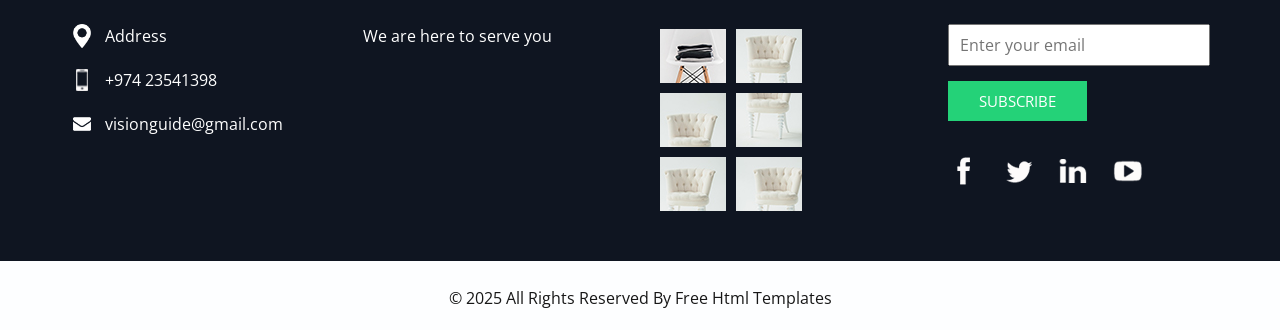
==== commit da210eb3: "Update index.html" ====
--- a/index.html
+++ b/index.html
@@ -55,7 +55,7 @@
                 <a class="nav-link" href="shop.html">Shop </a>
               </li>
               <li class="nav-item">
-                <a class="nav-link" href="furniture.html"> Furniture </a>
+                <a class="nav-link" href="furniture.html"> Clothing </a>
               </li>
               <li class="nav-item">
                 <a class="nav-link" href="contact.html">Contact us</a>
@@ -714,7 +714,7 @@
                 <img src="images/envelope-white.png" width="18px" alt="">
               </div>
               <p>
-                demo@gmail.com
+                visionguide@gmail.com
               </p>
             </div>
           </div>
--- a/css/style.css
+++ b/css/style.css
@@ -1,7 +1,7 @@
 body {
   font-family: 'Open Sans', sans-serif;
   color: #0c0c0c;
-  background-color: #ff0000;
+  background-color: #326ef0;
 }
 
 .layout_padding {
@@ -37,7 +37,7 @@
 }
 
 .heading_container h2 {
-  color: #252525;
+  color: #326ef0;
   position: relative;
   font-family: 'Poppins', sans-serif;
 }
@@ -49,7 +49,7 @@
   position: absolute;
   top: 50%;
   right: -5px;
-  background-color: #083b02;
+  background-color: #326ef0;
   -webkit-transform: translate(100%, -50%);
           transform: translate(100%, -50%);
 }
@@ -110,7 +110,7 @@
   display: -webkit-box;
   display: -ms-flexbox;
   display: flex;
-  color: #ffffff;
+  color: #8efae3;
   -webkit-box-align: center;
       -ms-flex-align: center;
           align-items: center;
@@ -124,7 +124,7 @@
 
 .custom_nav-container.navbar-expand-lg .navbar-nav .nav-item .nav-link {
   padding: 10px 15px;
-  color: #060606;
+  color: #8ff7cc;
   text-align: center;
   text-transform: uppercase;
 }
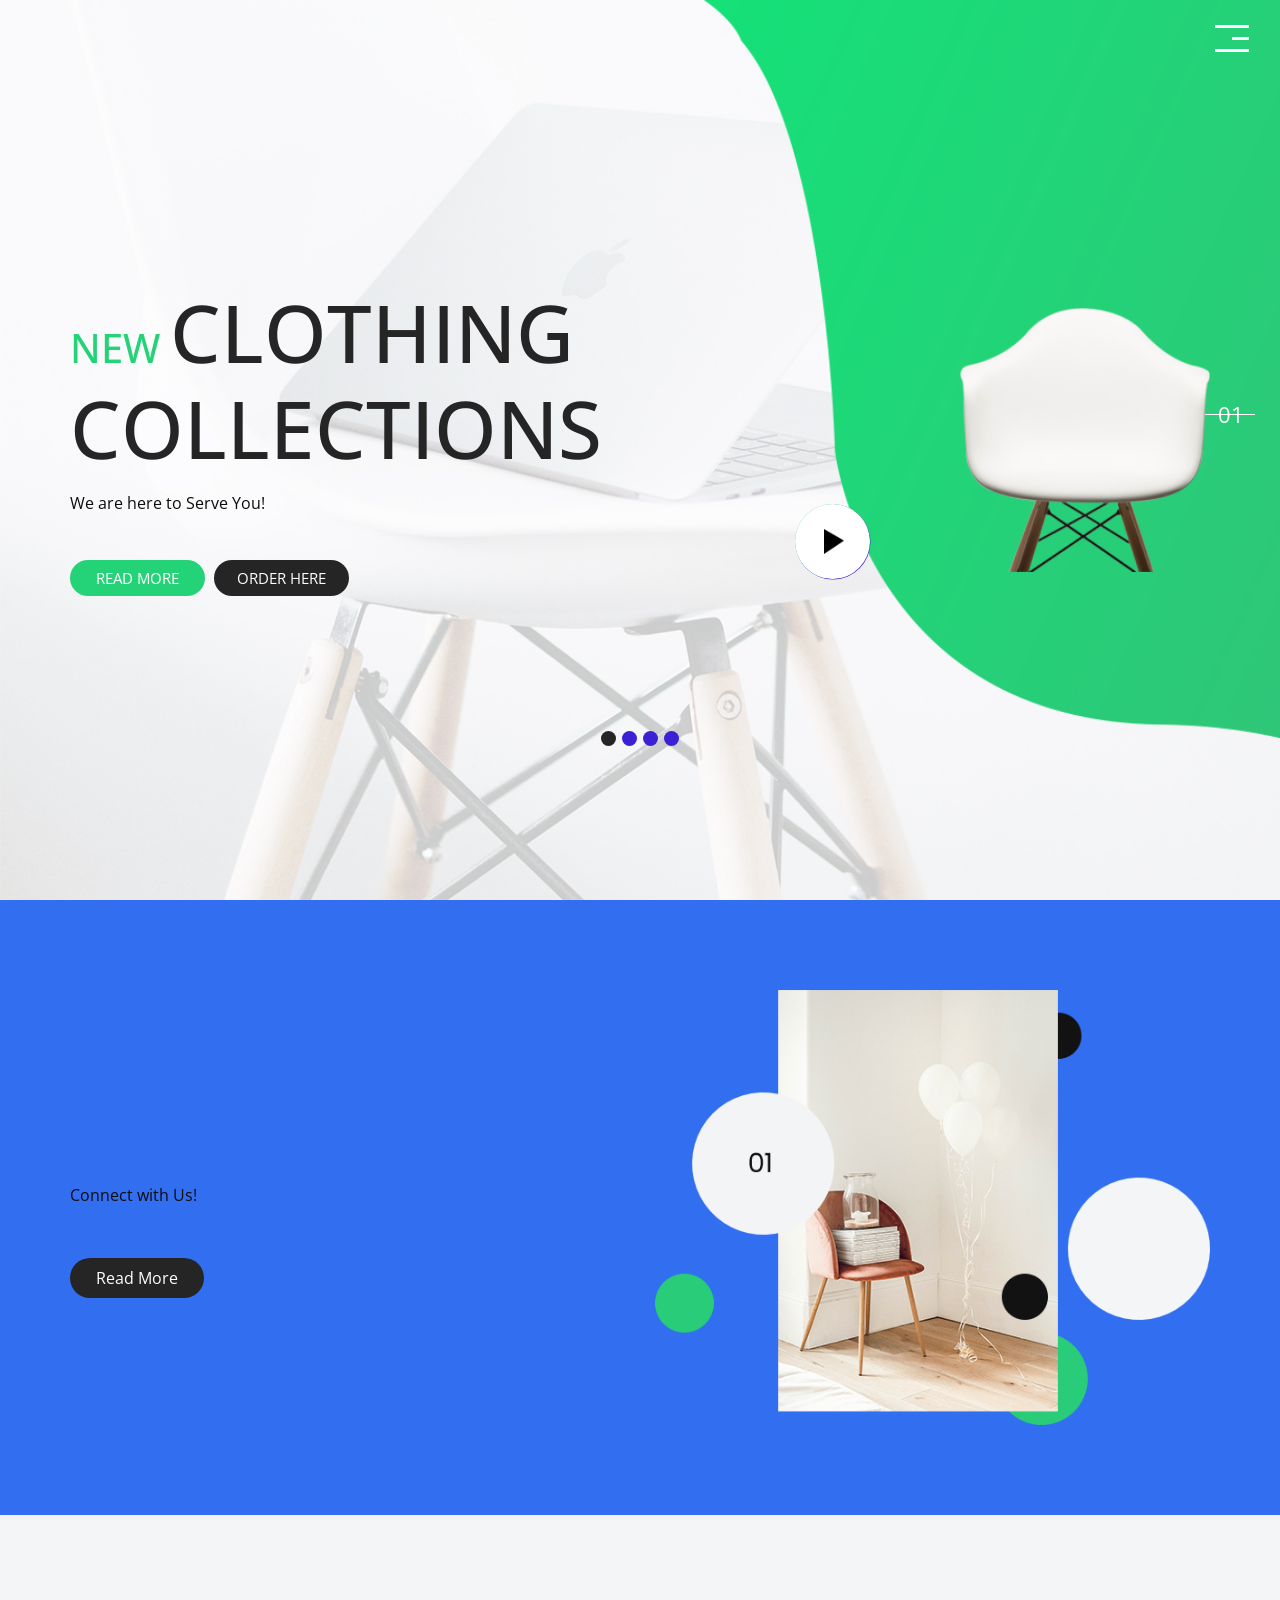
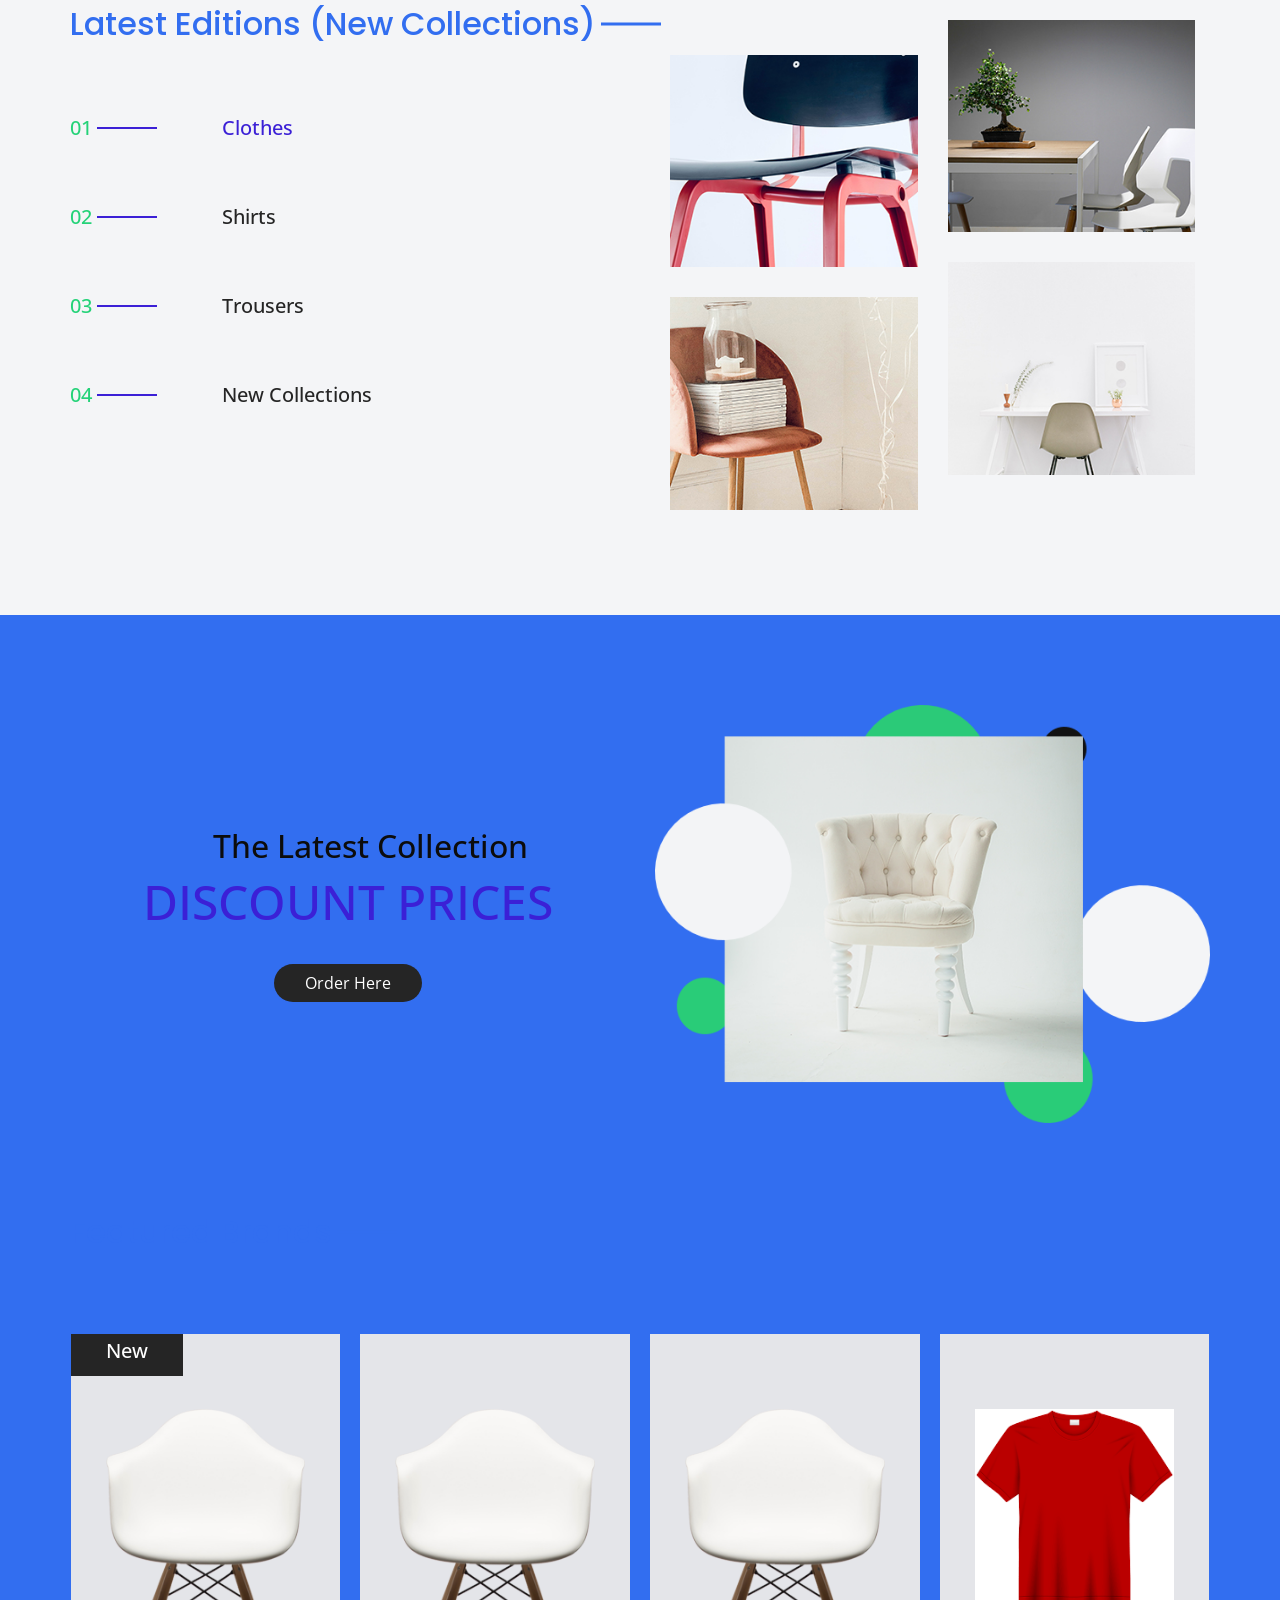
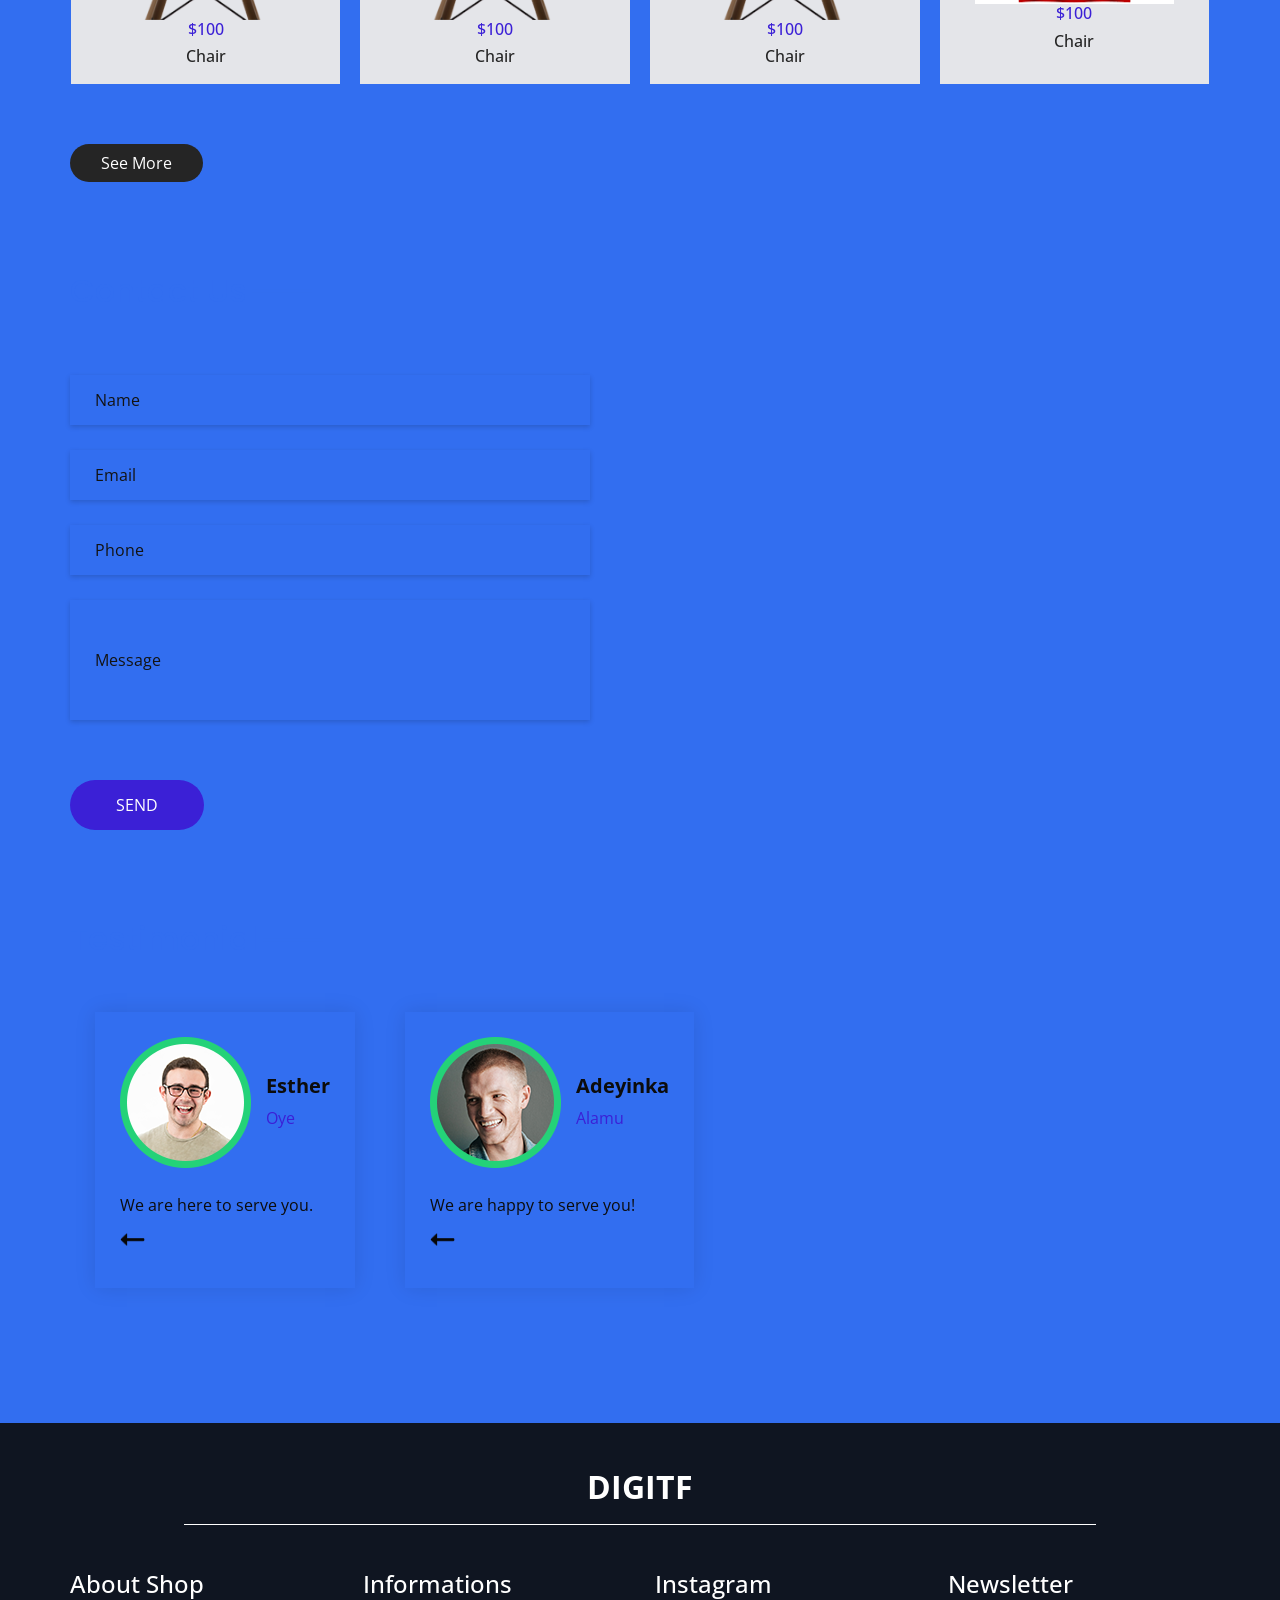
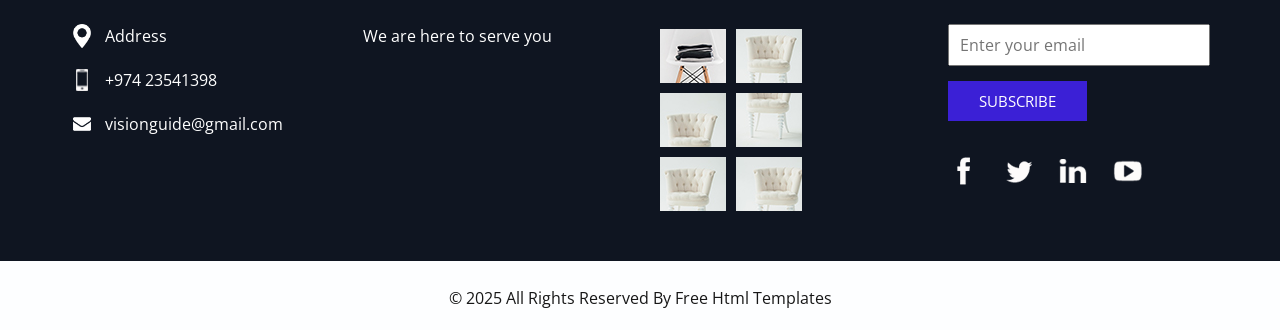
==== commit 8c0247bd: "Update index.html" ====
--- a/index.html
+++ b/index.html
@@ -541,7 +541,7 @@
         <div class="box">
           <a href="">
             <div class="img-box">
-              <img src="images/slider-img.png" alt="">
+              <img src="images/t-shirt-2.png" alt="">
             </div>
             <div class="detail-box">
               <h6 class="price">
--- a/css/style.css
+++ b/css/style.css
@@ -124,13 +124,13 @@
 
 .custom_nav-container.navbar-expand-lg .navbar-nav .nav-item .nav-link {
   padding: 10px 15px;
-  color: #8ff7cc;
+  color: #ffffff;
   text-align: center;
   text-transform: uppercase;
 }
 
 .custom_nav-container.navbar-expand-lg .navbar-nav .nav-item.active .nav-link, .custom_nav-container.navbar-expand-lg .navbar-nav .nav-item:hover .nav-link {
-  color: #24d278;
+  color: #ffffff;
 }
 
 a,
@@ -215,7 +215,7 @@
 }
 
 .login_btn-container a {
-  color: #24d278;
+  color: #3b20d6;
   text-transform: uppercase;
 }
 
@@ -315,8 +315,8 @@
 
 .slider_section .detail-box .btn-box .btn-1:hover {
   background-color: transparent;
-  border-color: #24d278;
-  color: #24d278;
+  border-color: #ffffff;
+  color: #fa0202;
 }
 
 .slider_section .detail-box .btn-box .btn-2 {
@@ -404,7 +404,7 @@
   position: absolute;
   top: 50%;
   left: 50%;
-  background-color: #24d278;
+  background-color: #3b20d6;
   opacity: 1;
   border-radius: 100%;
   -webkit-transform: translate(-50%, -50%);
@@ -458,7 +458,7 @@
   width: 15px;
   height: 15px;
   border-radius: 100%;
-  background-color: #24d278;
+  background-color: #3b20d6;
   opacity: 1;
   border: none;
   background-clip: unset;
@@ -545,7 +545,7 @@
 }
 
 .trending_section .tab_container .t-link-box hr {
-  background-color: #24d278;
+  background-color: #3b20d6;
   width: 60px;
   height: 1.5px;
   border: none;
@@ -561,7 +561,7 @@
 }
 
 .trending_section .tab_container .t-link-box[aria-expanded="true"] .t-name {
-  color: #24d278;
+  color: #3b20d6;
 }
 
 .trending_section .img_container {
@@ -618,7 +618,7 @@
 .discount_section .detail-box h2.main_heading {
   font-size: 3rem;
   padding: 0;
-  color: #24d278;
+  color: #3b20d6;
   text-transform: uppercase;
 }
 
@@ -673,7 +673,7 @@
 }
 
 .brand_section .brand_container .box h6.price {
-  color: #24d278;
+  color: #3b20d6;
 }
 
 .brand_section .brand_container .box .new {
@@ -780,7 +780,7 @@
 .contact_section button {
   display: inline-block;
   padding: 12px 45px;
-  background-color: #24d278;
+  background-color: #3b20d6;
   color: #ffffff;
   -webkit-transition: all 0.3s;
   transition: all 0.3s;
@@ -793,8 +793,8 @@
 
 .contact_section button:hover {
   background-color: transparent;
-  border-color: #24d278;
-  color: #24d278;
+  border-color: #3b20d6;
+  color: #3b20d6;
 }
 
 .contact_section .map_container {
@@ -851,7 +851,7 @@
 }
 
 .client_section .client_box .client-id .name p {
-  color: #24d278;
+  color: #3b20d6;
   margin: 0;
 }
 
@@ -958,7 +958,7 @@
 .info_section .info_form form button {
   display: inline-block;
   padding: 8px 30px;
-  background-color: #24d278;
+  background-color: #3b20d6;
   color: #ffffff;
   -webkit-transition: all 0.3s;
   transition: all 0.3s;
@@ -971,8 +971,8 @@
 
 .info_section .info_form form button:hover {
   background-color: transparent;
-  border-color: #24d278;
-  color: #24d278;
+  border-color: #3b20d6;
+  color: #3b20d6;
 }
 
 .info_section .info_form .social_box {
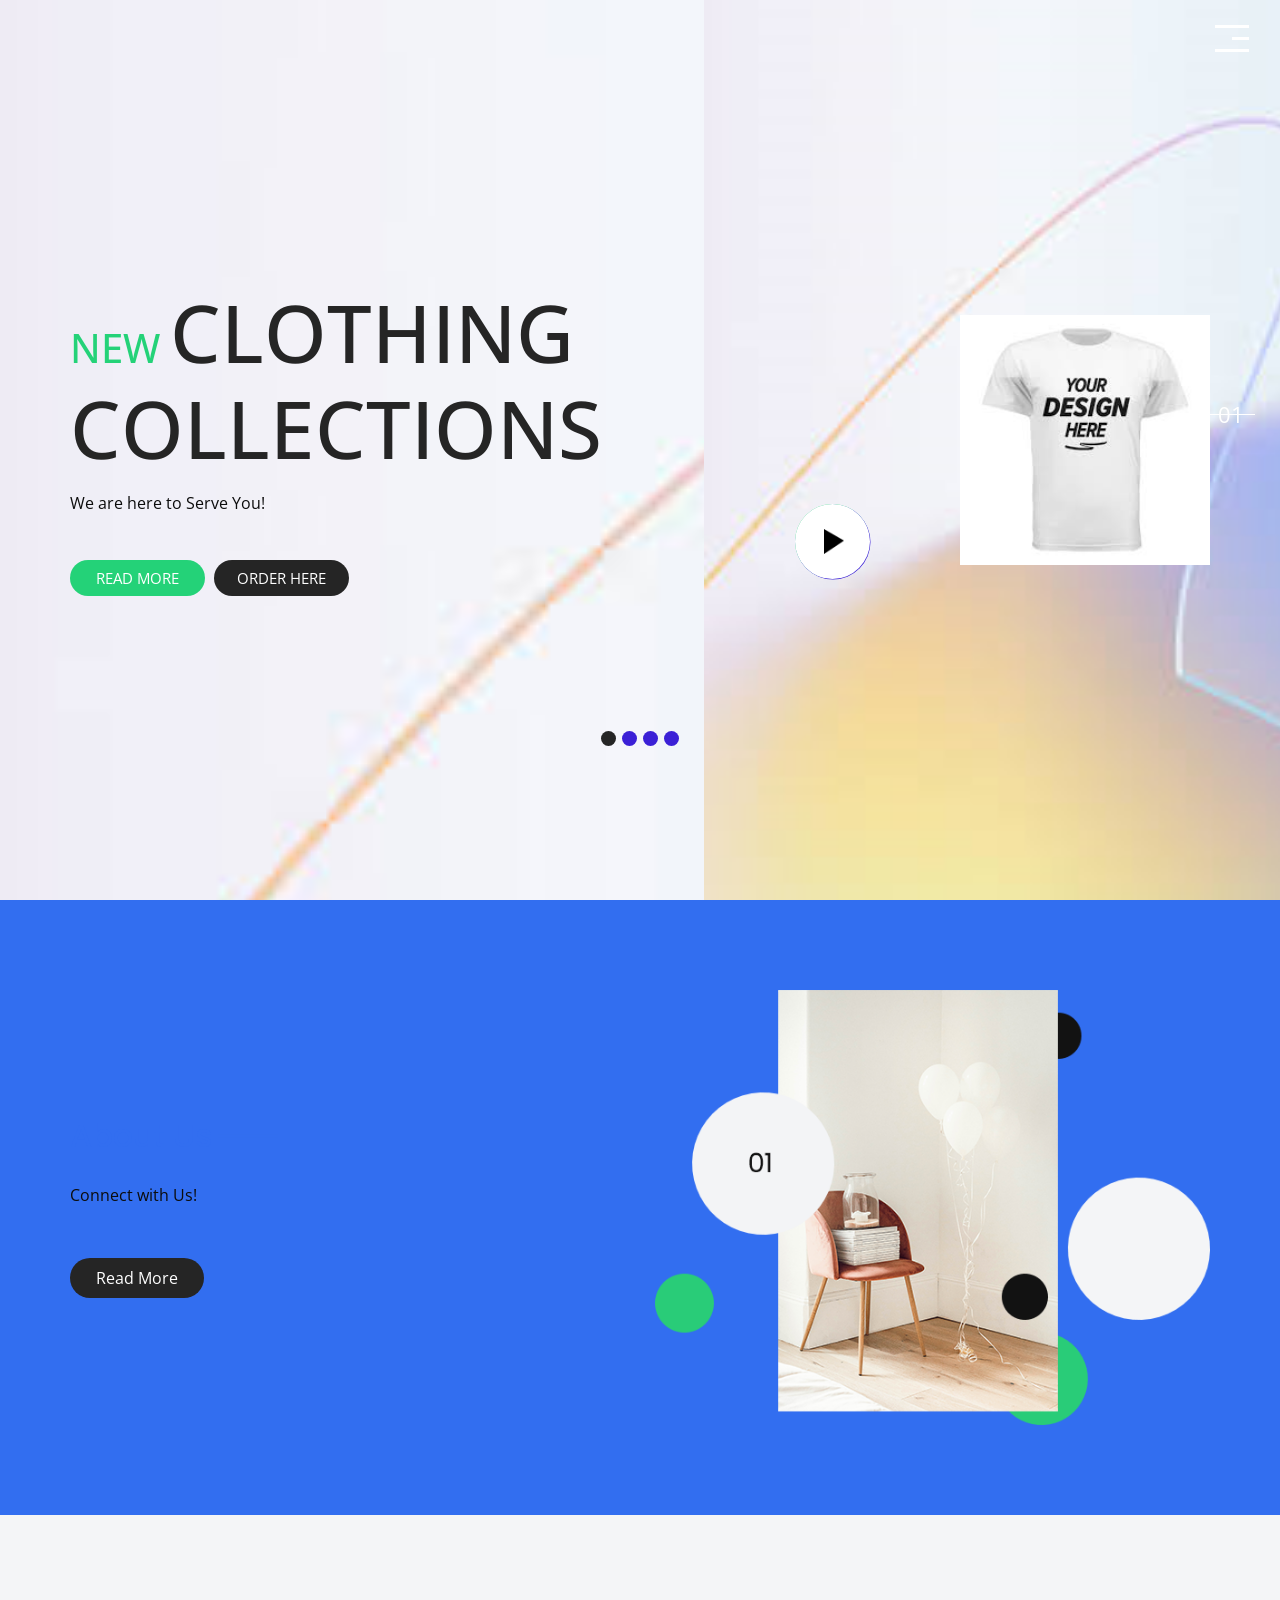
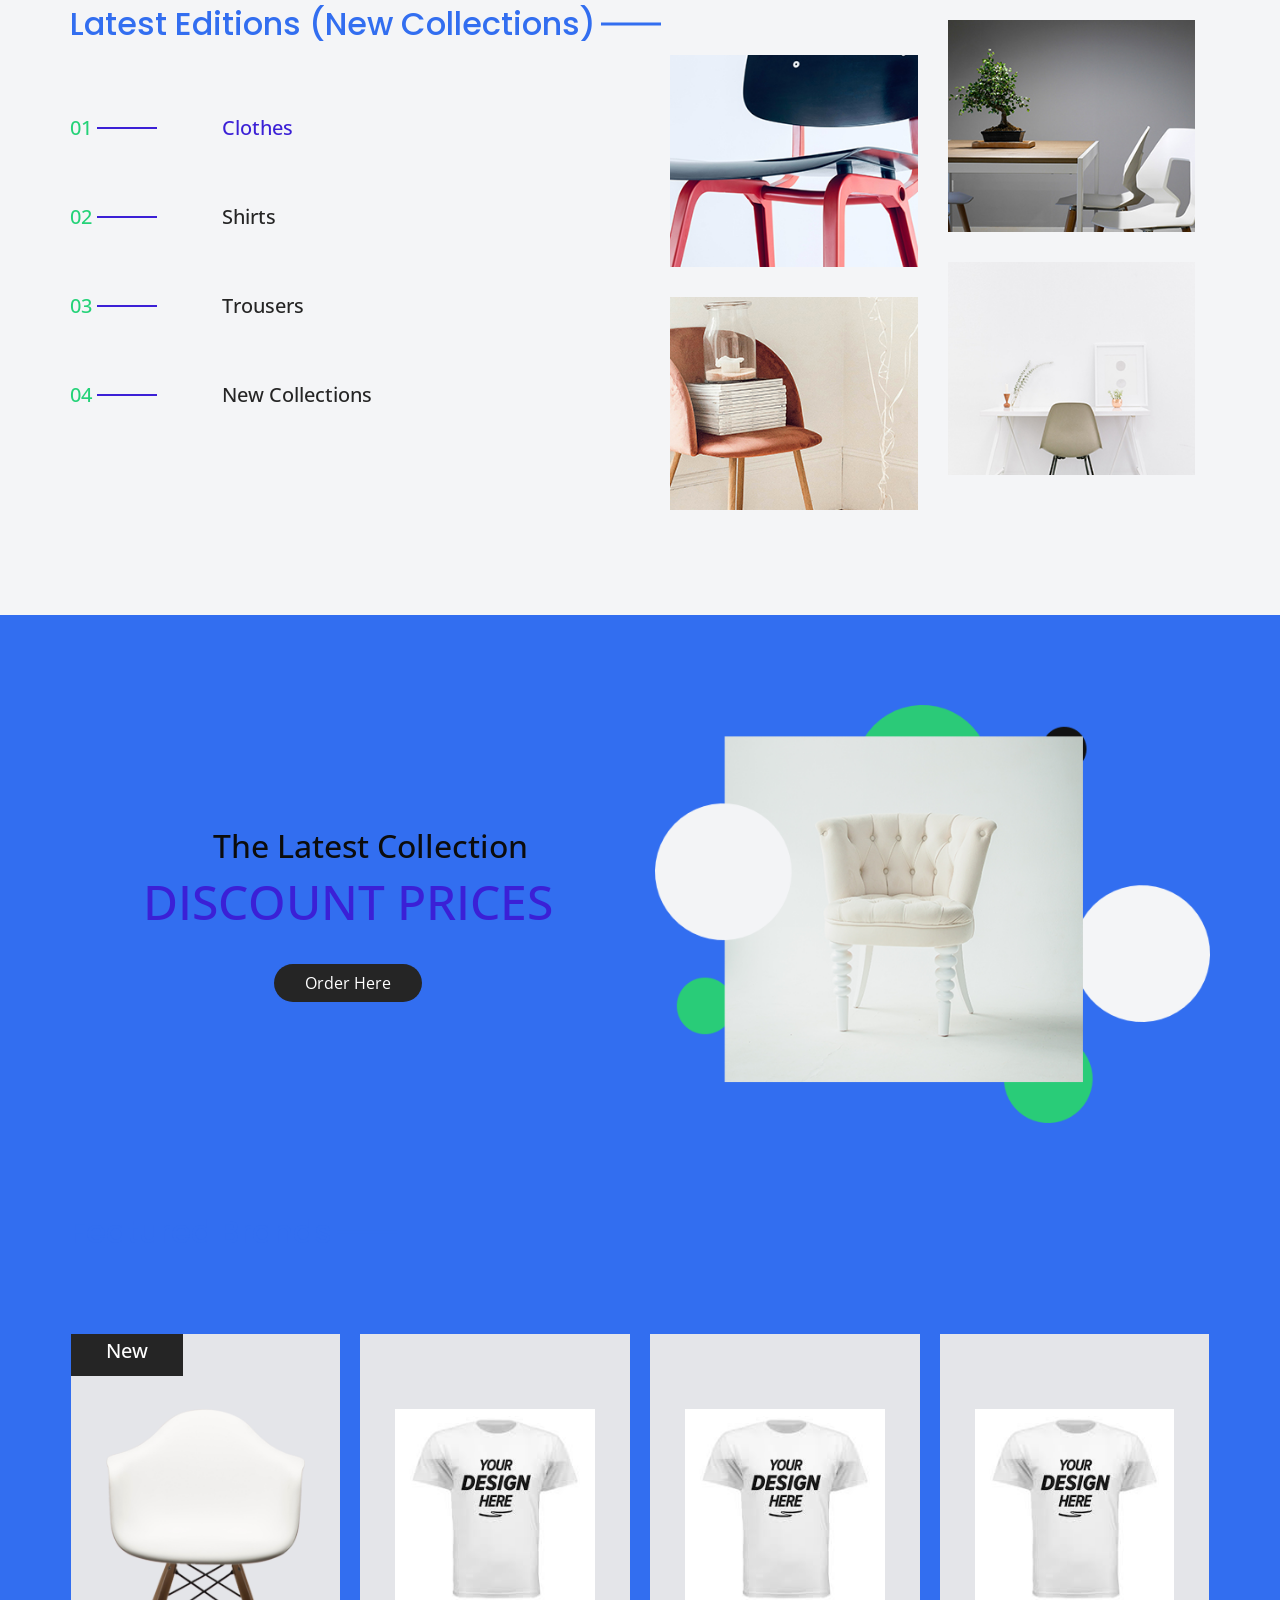
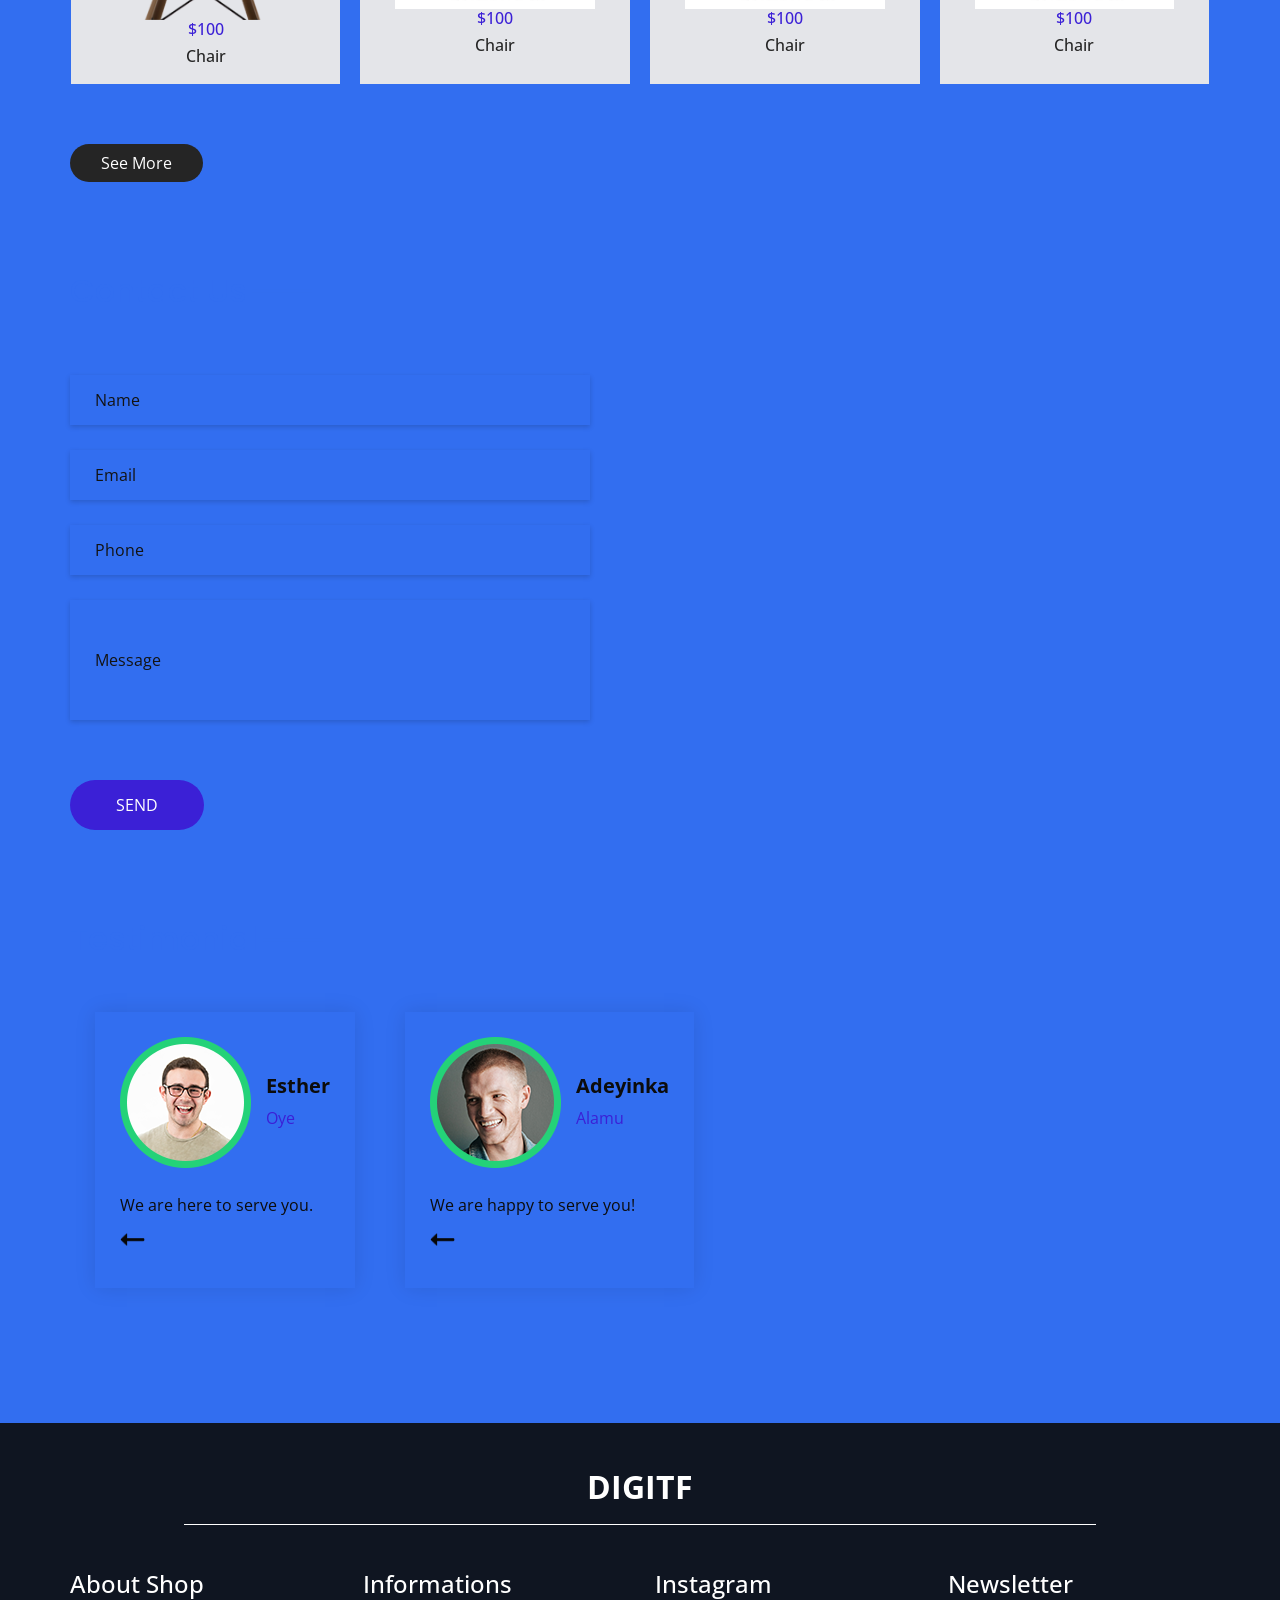
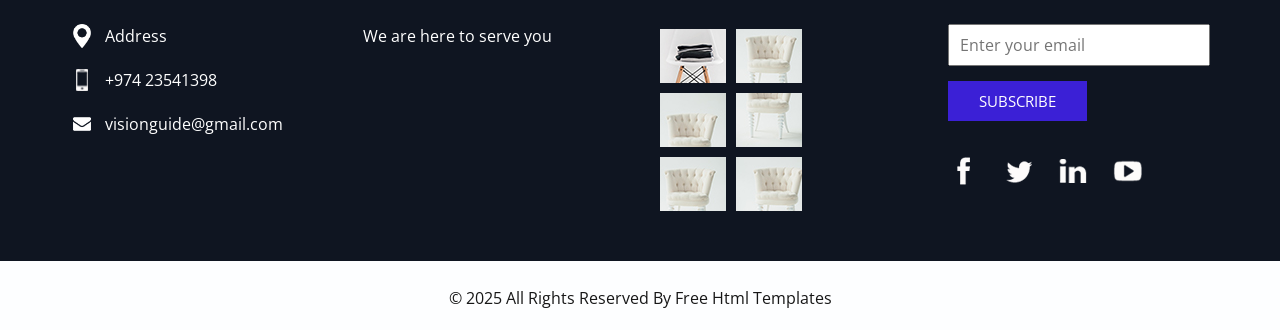
==== commit 8ad848be: "Update index.html" ====
--- a/index.html
+++ b/index.html
@@ -144,7 +144,7 @@
                 </div>
                 <div class="col-md-6 img-container">
                   <div class="img-box">
-                    <img src="images/slider-img.png" alt="">
+                    <img src="images/t-shirt-0.jpg" alt="">
                   </div>
                 </div>
               </div>
@@ -174,7 +174,7 @@
                 </div>
                 <div class="col-md-6 img-container">
                   <div class="img-box">
-                    <img src="images/slider-img.png" alt="">
+                    <img src="images/t-shirt-0.jpg" alt="">
                   </div>
                 </div>
               </div>
@@ -204,7 +204,7 @@
                 </div>
                 <div class="col-md-6 img-container">
                   <div class="img-box">
-                    <img src="images/slider-img.png" alt="">
+                    <img src="images/t-shirt-0.jpg" alt="">
                   </div>
                 </div>
               </div>
@@ -234,7 +234,7 @@
                 </div>
                 <div class="col-md-6 img-container">
                   <div class="img-box">
-                    <img src="images/slider-img.png" alt="">
+                    <img src="images/t-shirt-0.jpg" alt="">
                   </div>
                 </div>
               </div>
@@ -511,7 +511,7 @@
         <div class="box">
           <a href="">
             <div class="img-box">
-              <img src="images/slider-img.png" alt="">
+              <img src="images/t-shirt-0.jpg" alt="">
             </div>
             <div class="detail-box">
               <h6 class="price">
@@ -526,7 +526,7 @@
         <div class="box">
           <a href="">
             <div class="img-box">
-              <img src="images/slider-img.png" alt="">
+              <img src="images/t-shirt-0.jpg" alt="">
             </div>
             <div class="detail-box">
               <h6 class="price">
@@ -541,7 +541,7 @@
         <div class="box">
           <a href="">
             <div class="img-box">
-              <img src="images/t-shirt-2.png" alt="">
+              <img src="images/t-shirt-0.jpg" alt="">
             </div>
             <div class="detail-box">
               <h6 class="price">
--- a/css/style.css
+++ b/css/style.css
@@ -57,7 +57,7 @@
 /*header section*/
 .hero_area {
   height: 100vh;
-  background-image: url(../images/hero-bg.jpg);
+  background-image: url(../images/Hero-side-upload-bg.jpg);
   background-size: cover;
   position: relative;
   background-repeat: no-repeat;
@@ -71,7 +71,7 @@
   right: 0;
   width: 45%;
   height: 100%;
-  background-image: url(../images/hero-side-bg.png);
+  background-image: url(../images/Hero-side-upload-bg.png);
   background-size: cover;
 }
 
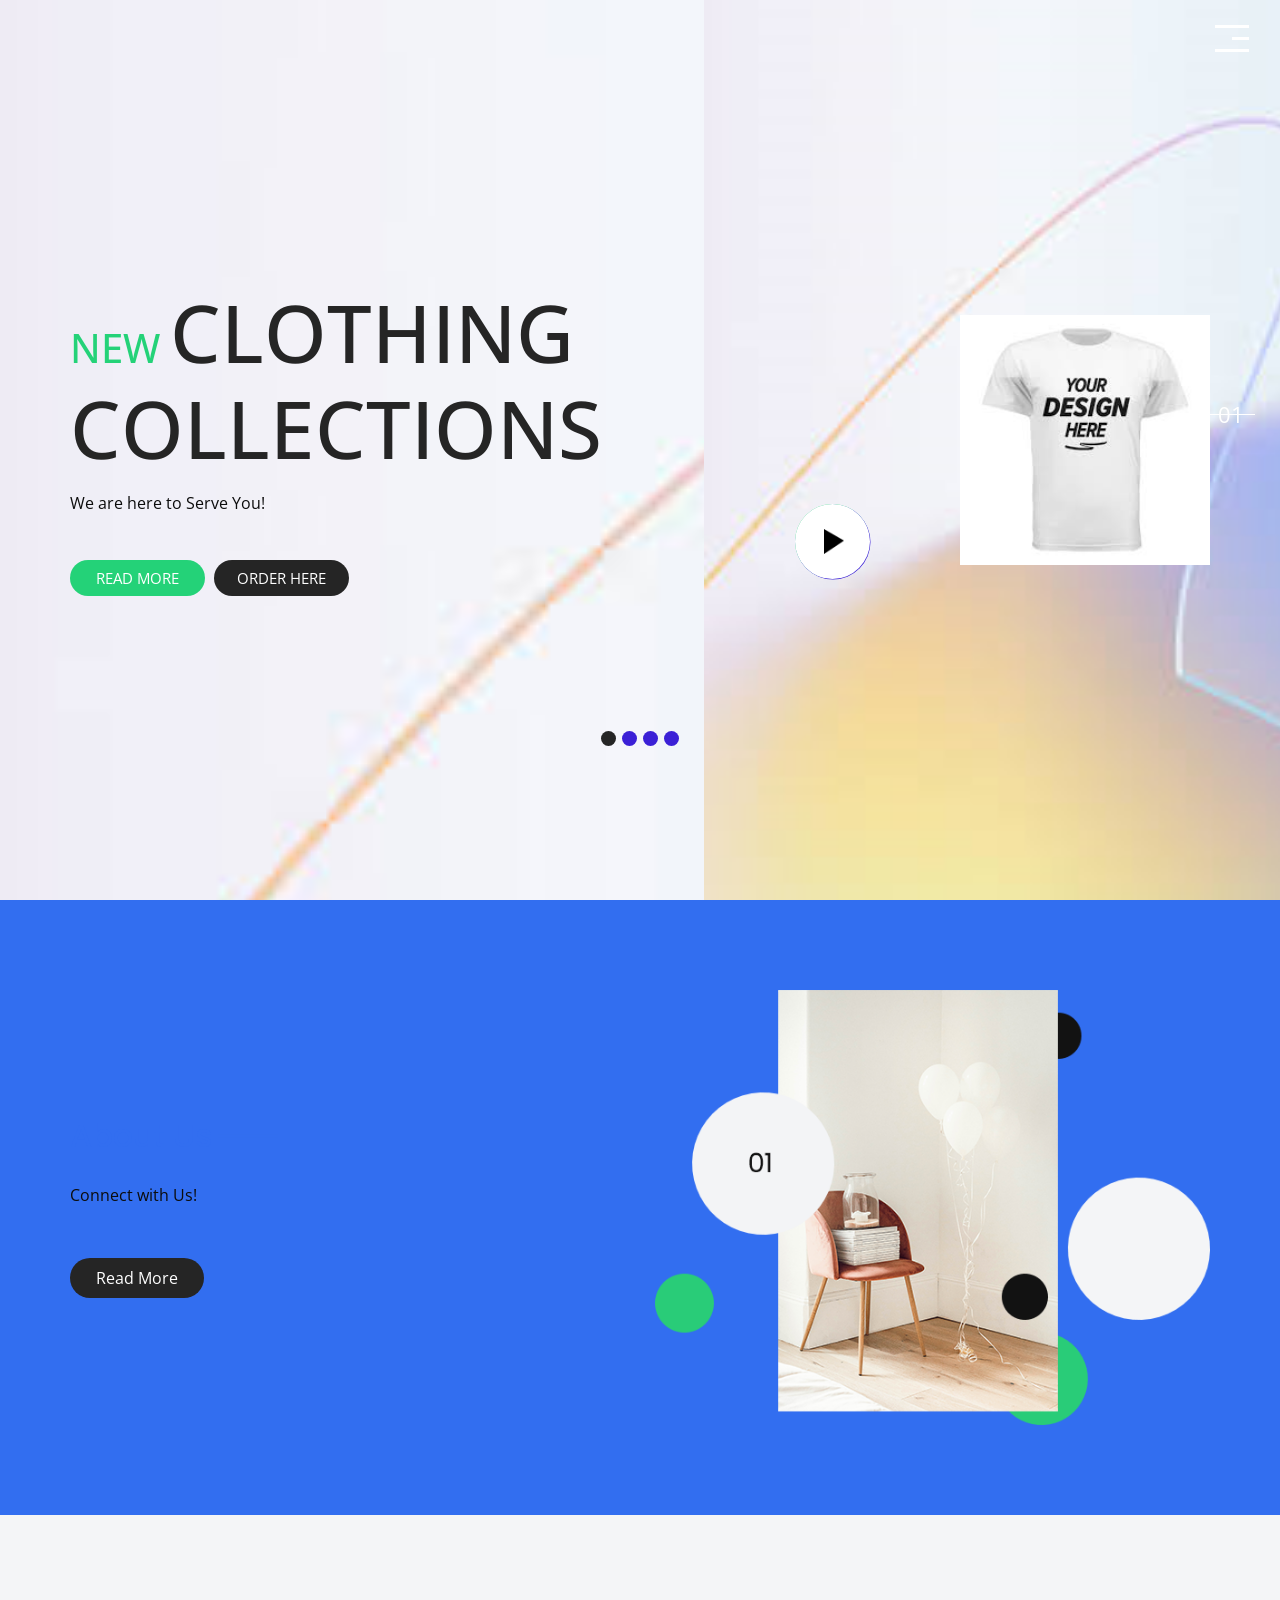
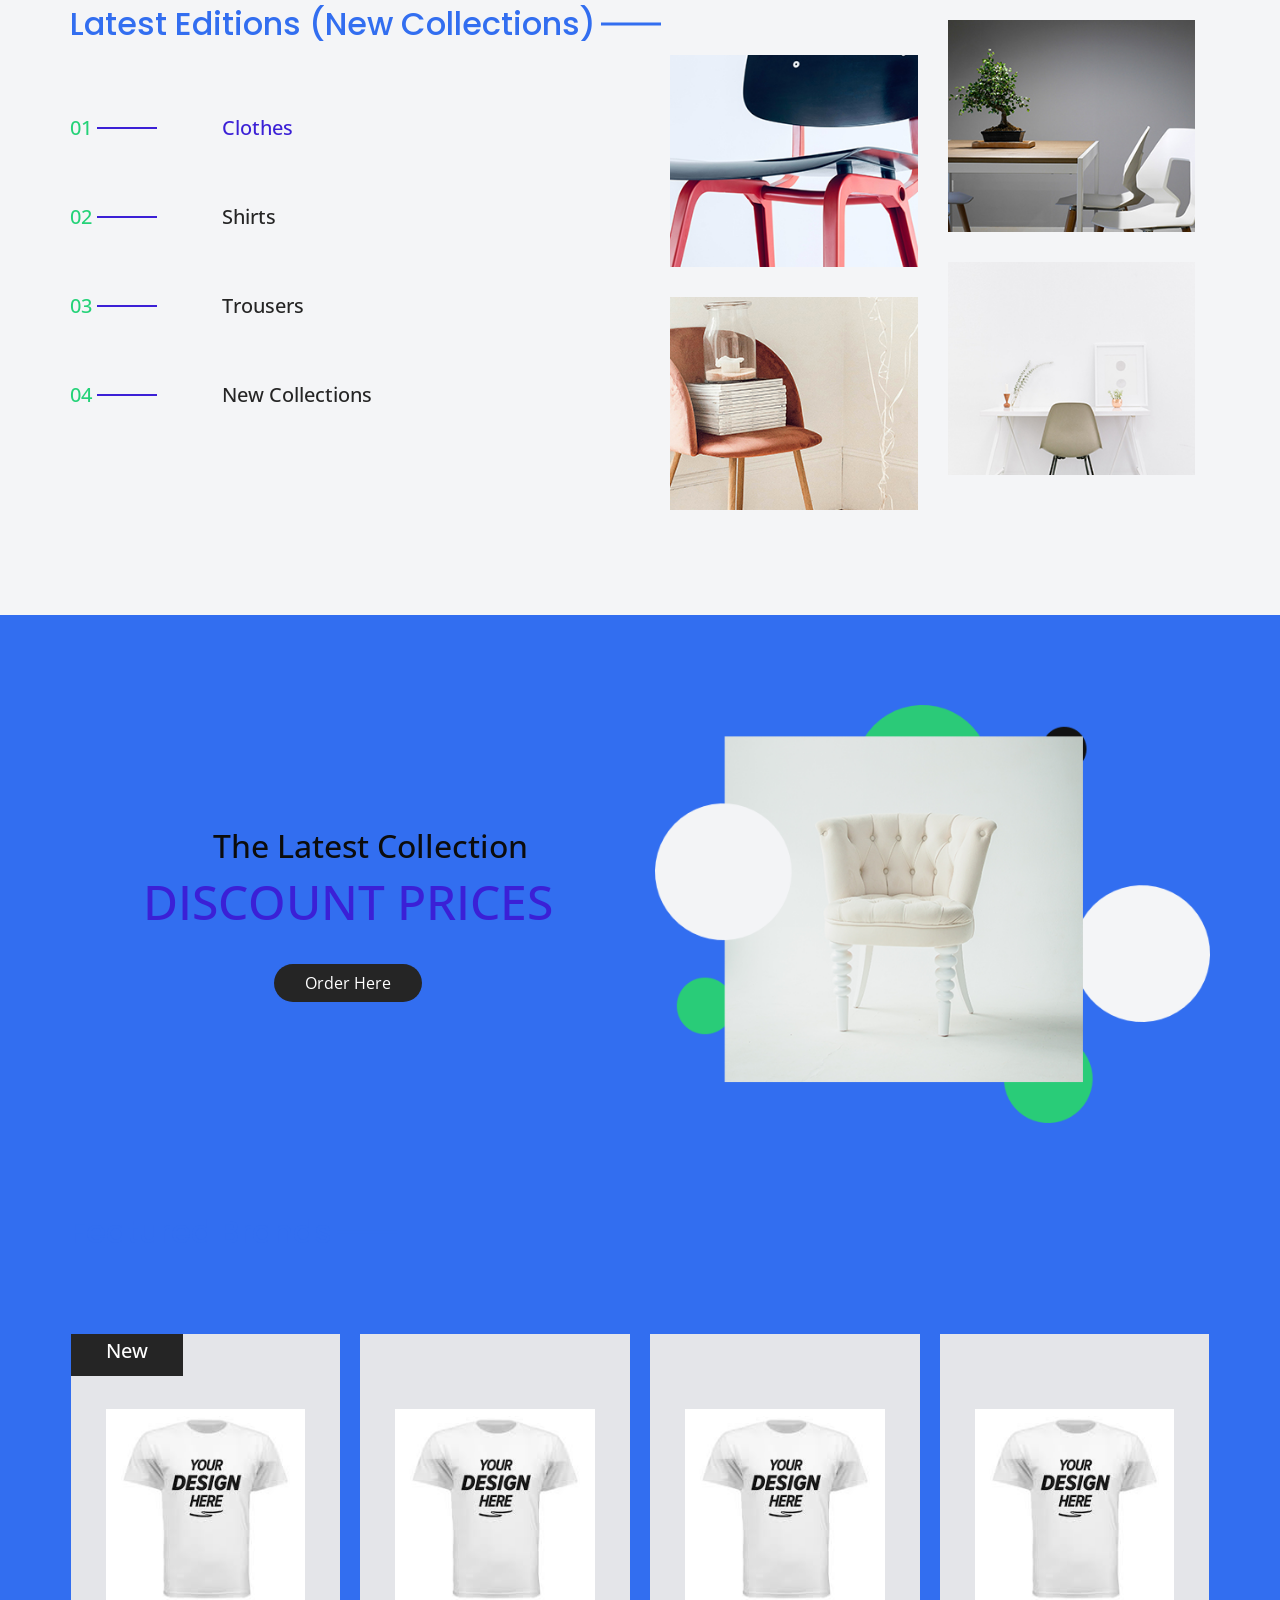
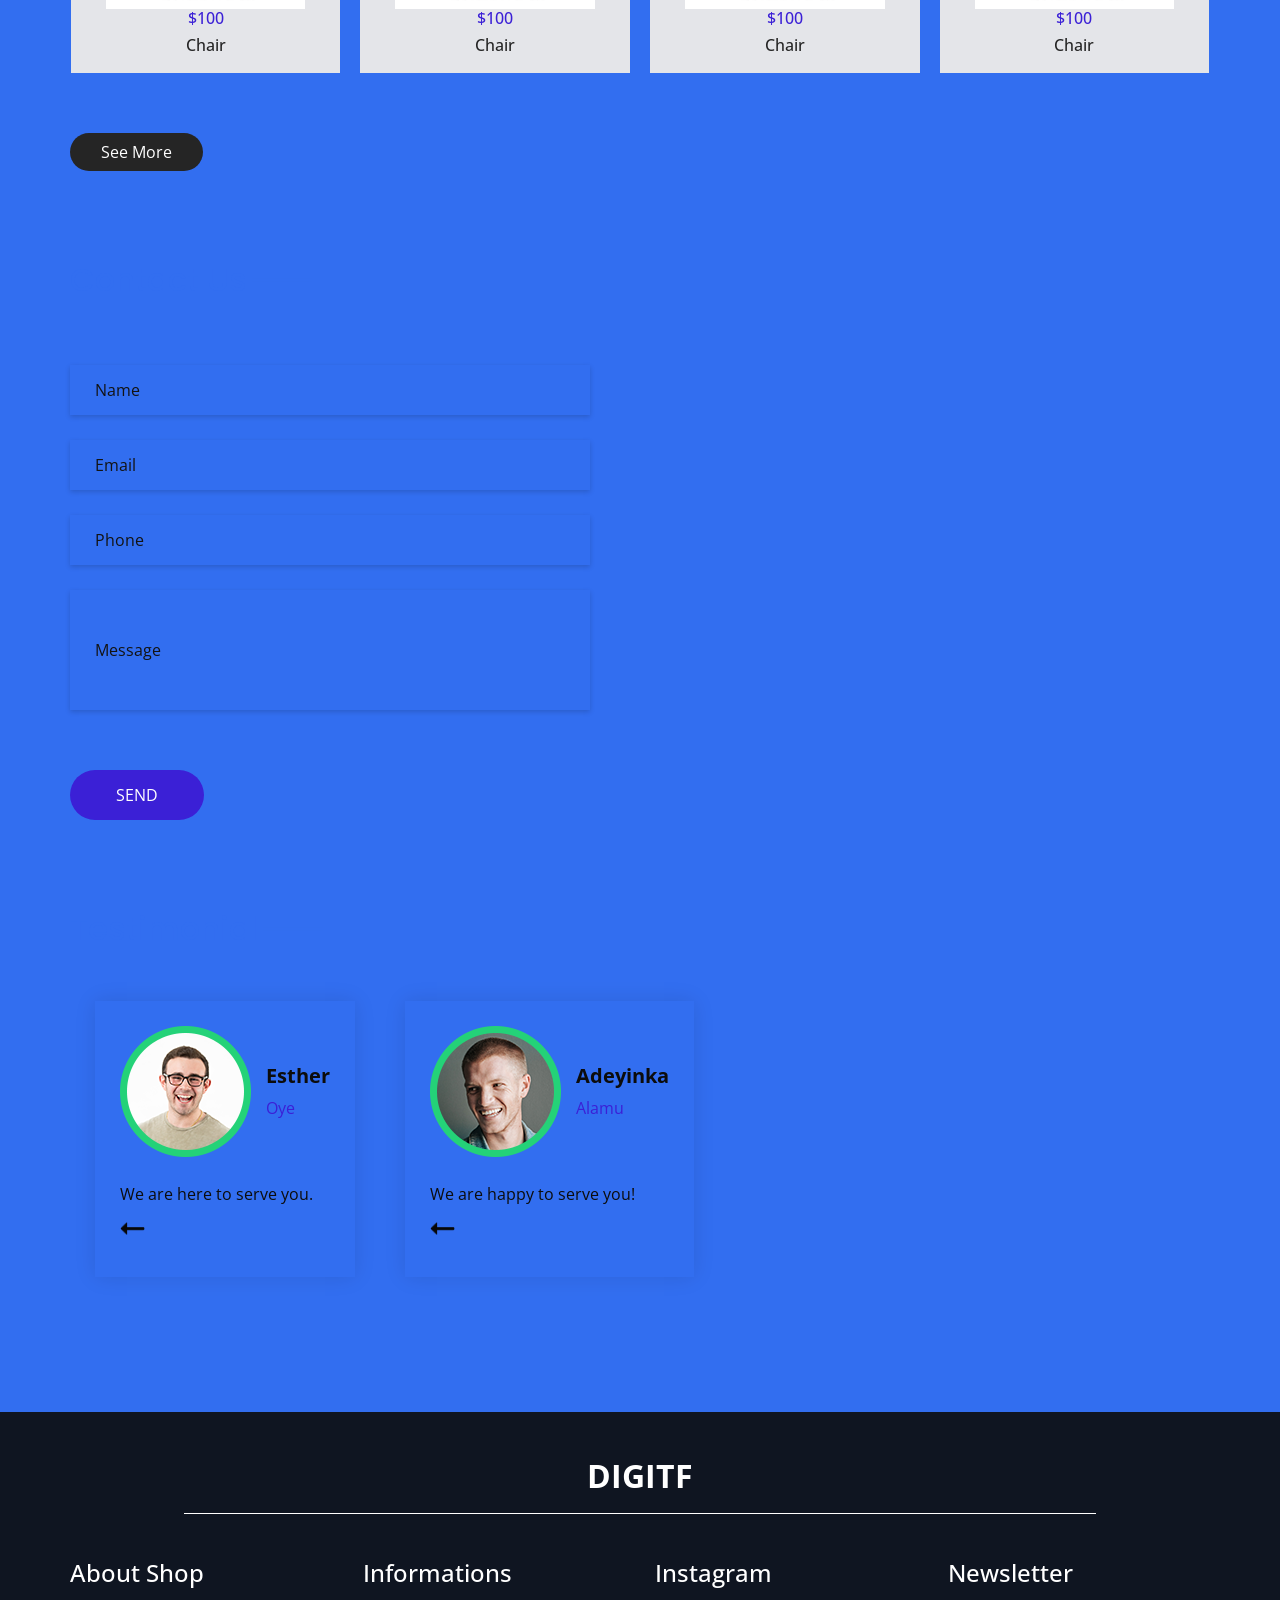
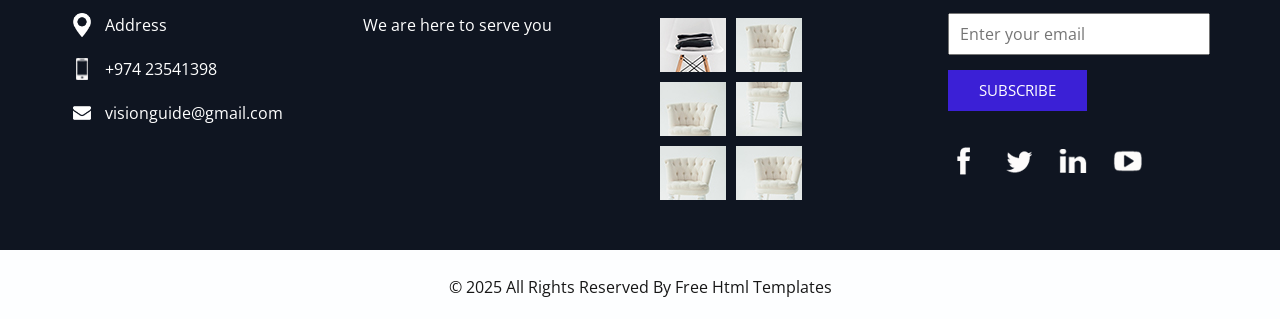
==== commit 46a8ea10: "Update index.html" ====
--- a/index.html
+++ b/index.html
@@ -496,7 +496,7 @@
               </h5>
             </div>
             <div class="img-box">
-              <img src="images/slider-img.png" alt="">
+              <img src="images/t-shirt-0.jpg" alt="">
             </div>
             <div class="detail-box">
               <h6 class="price">
